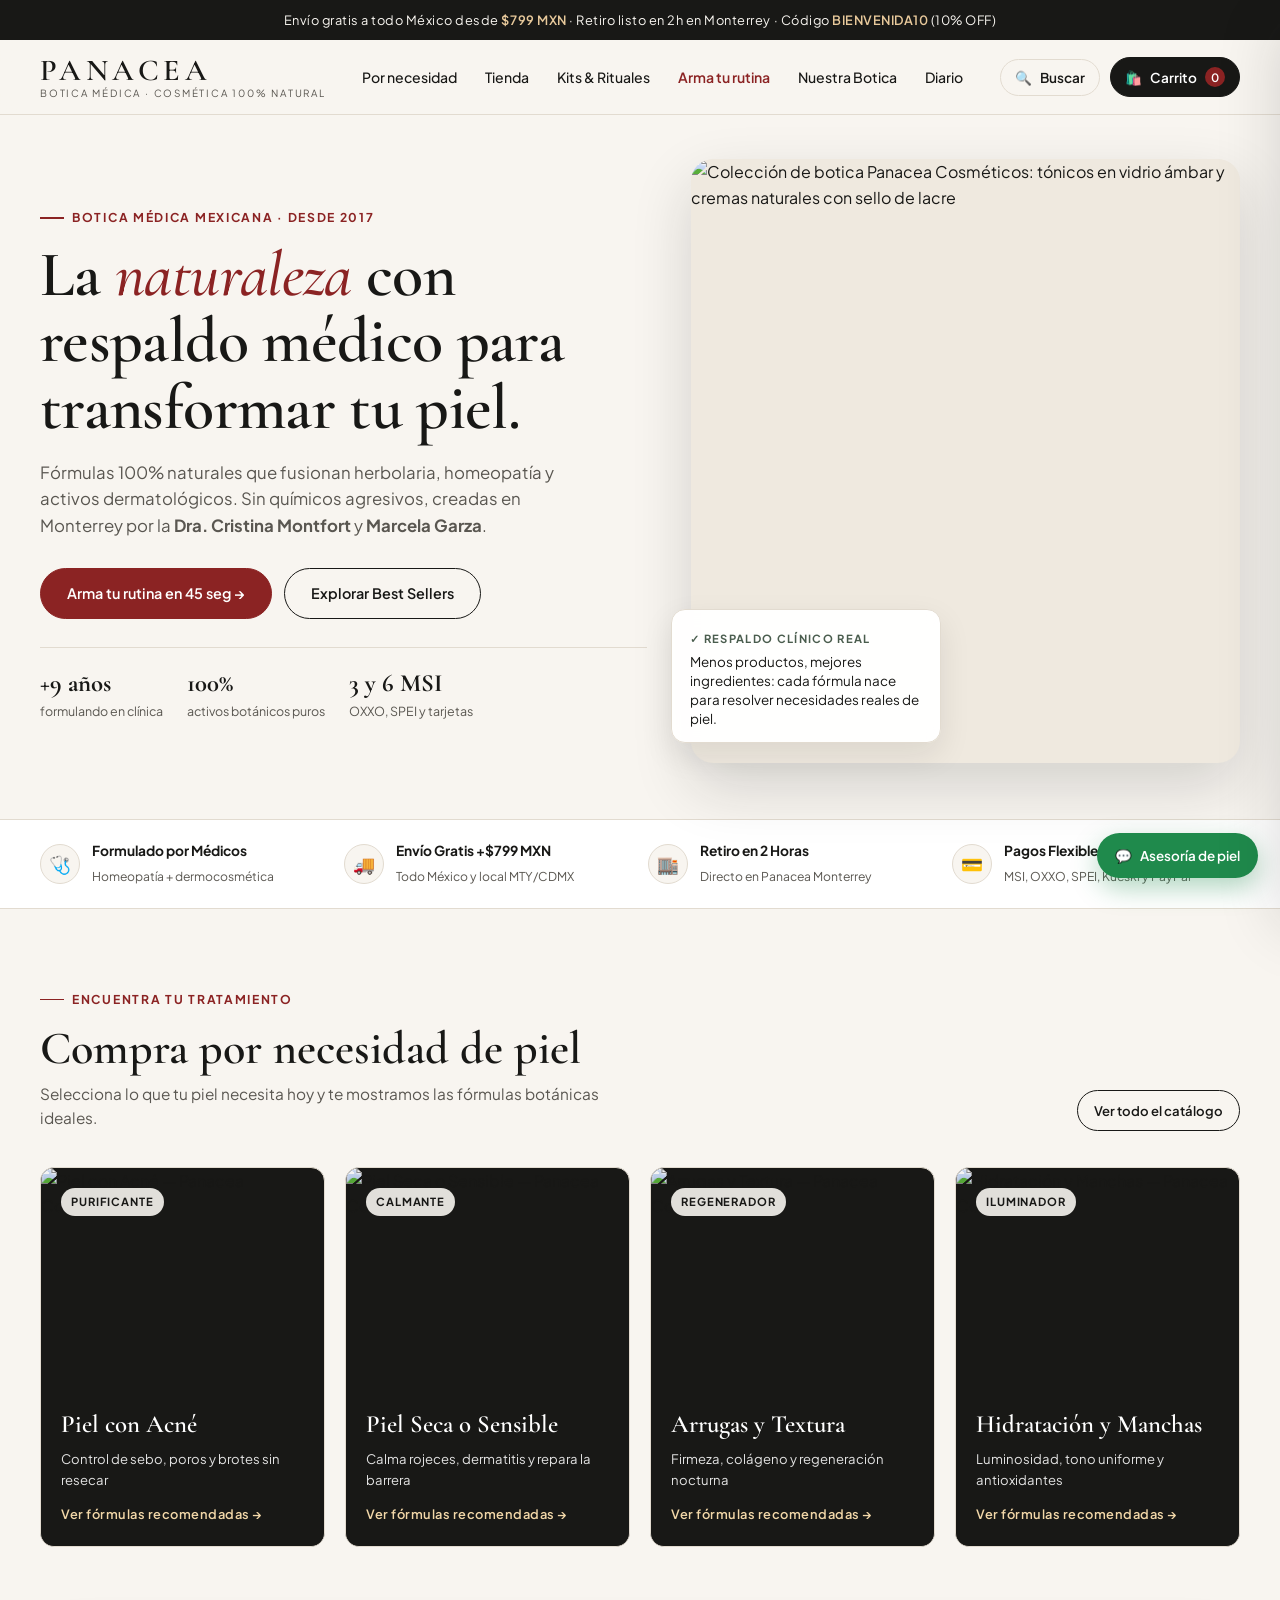
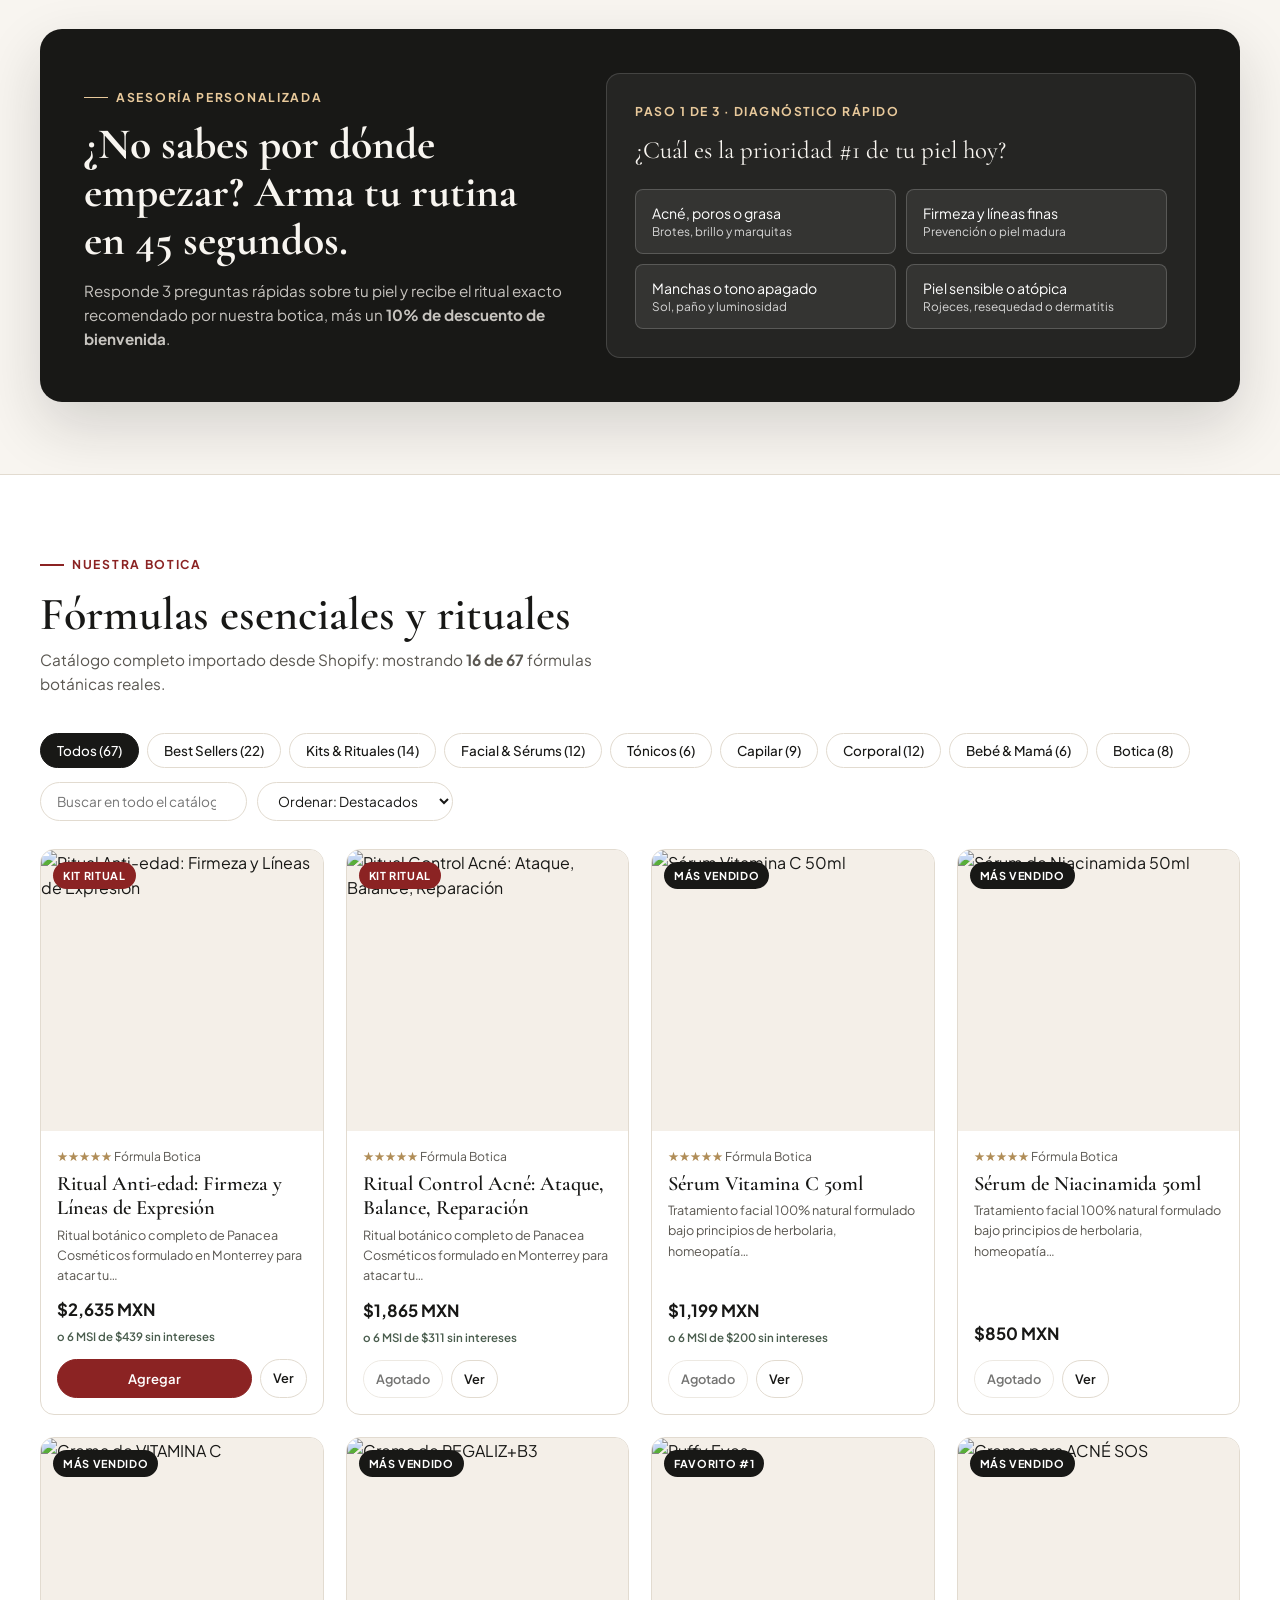
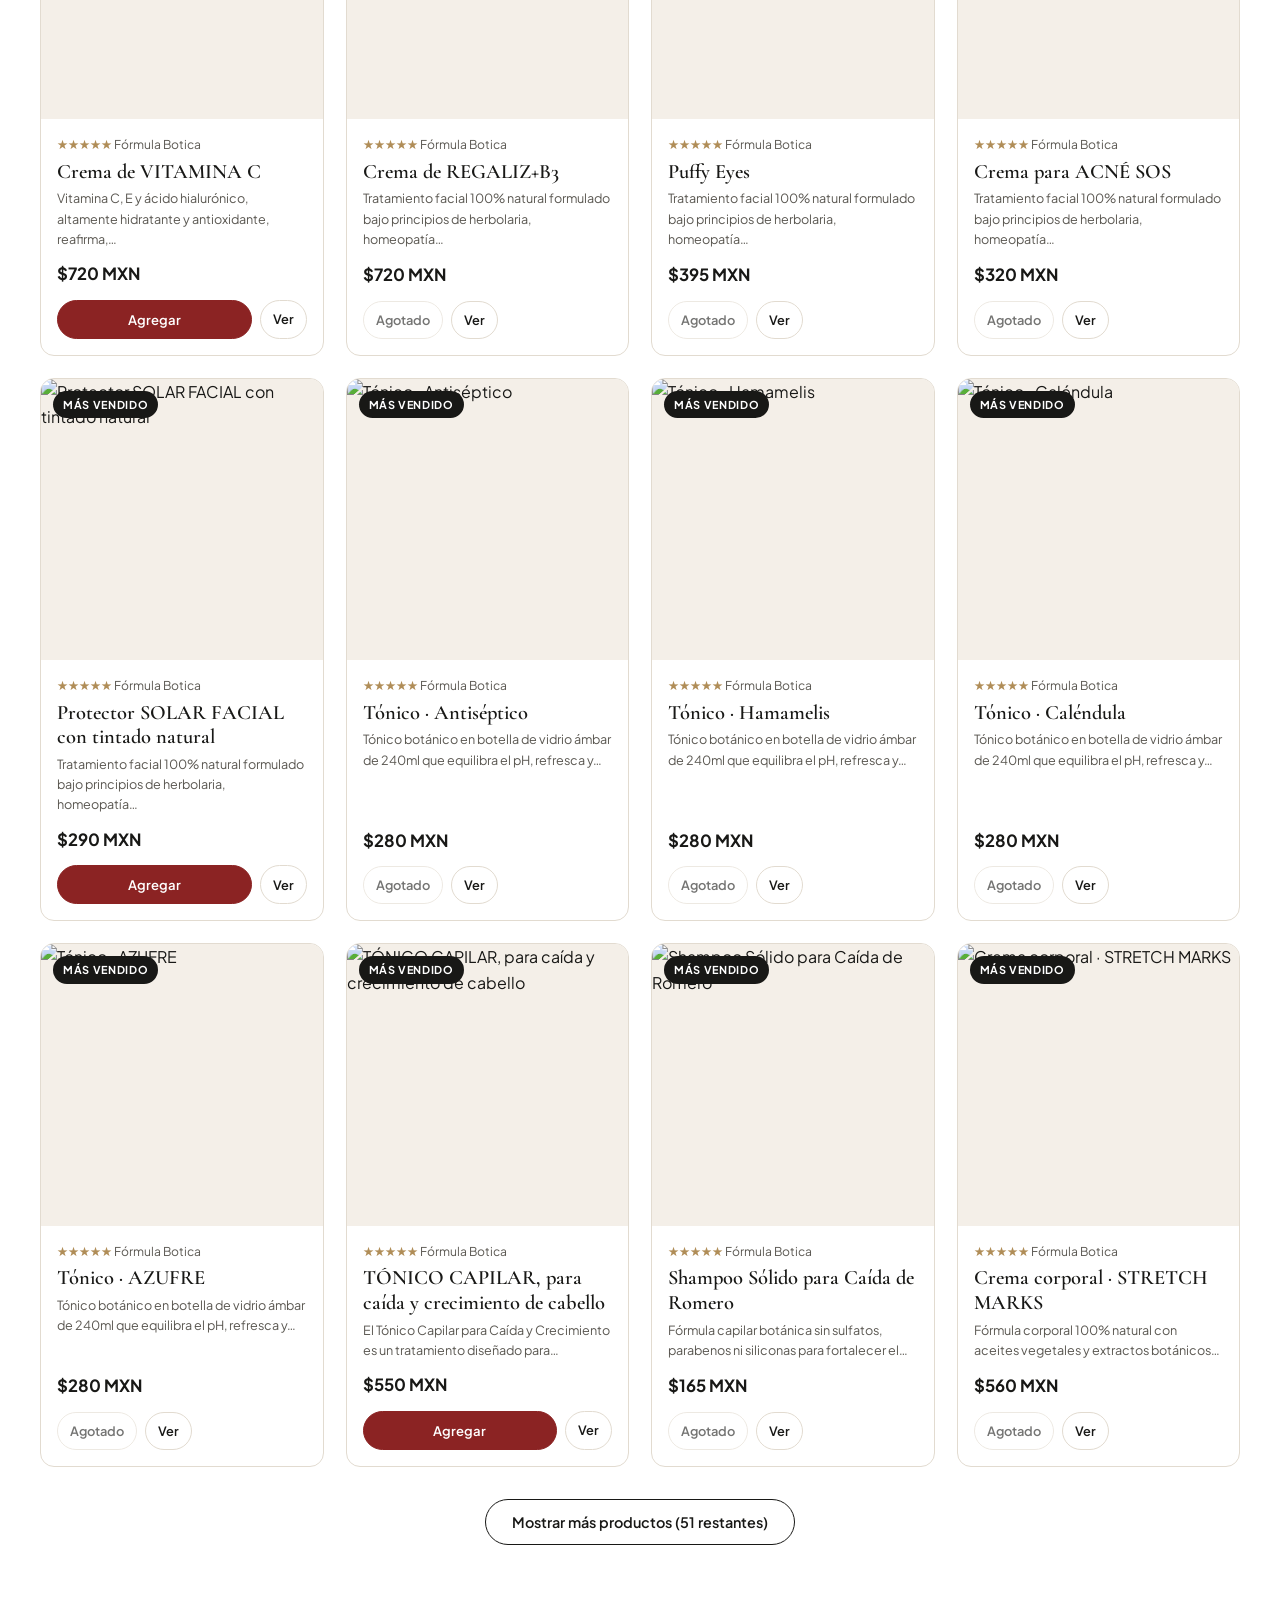
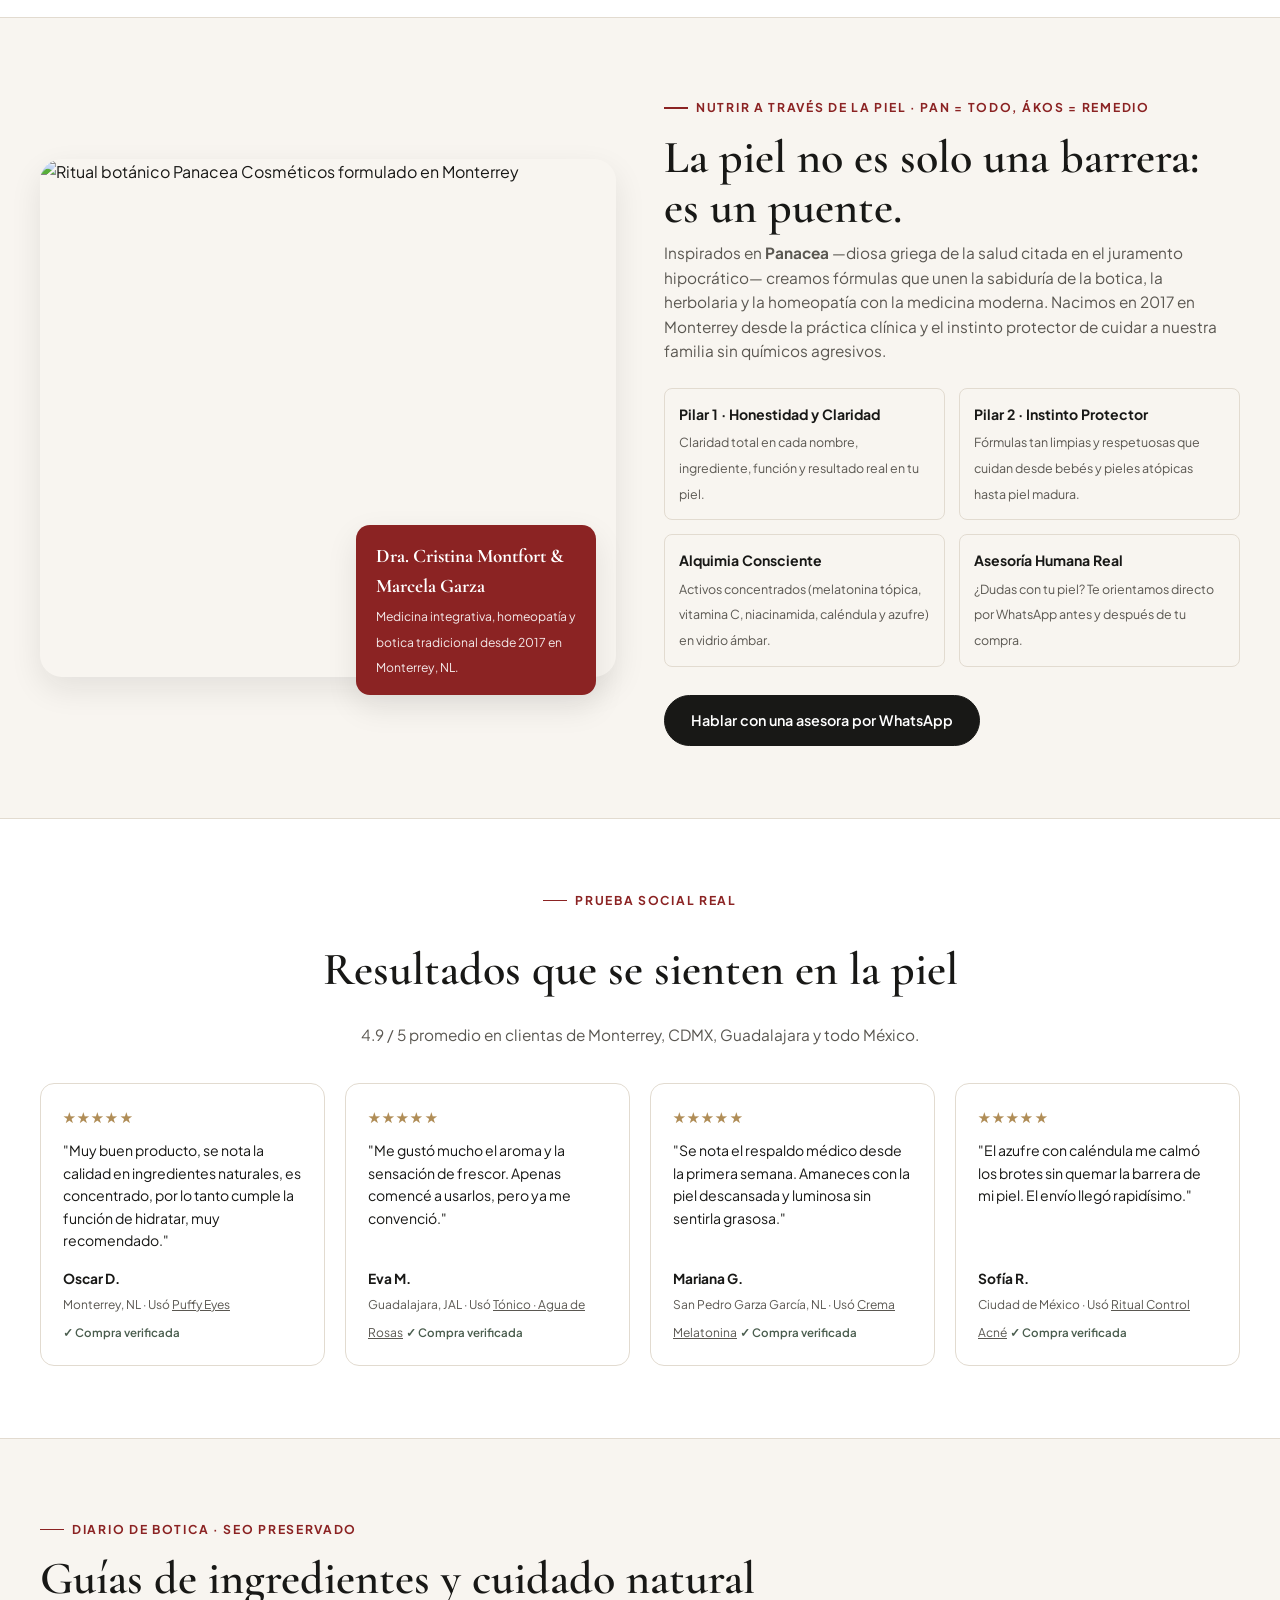
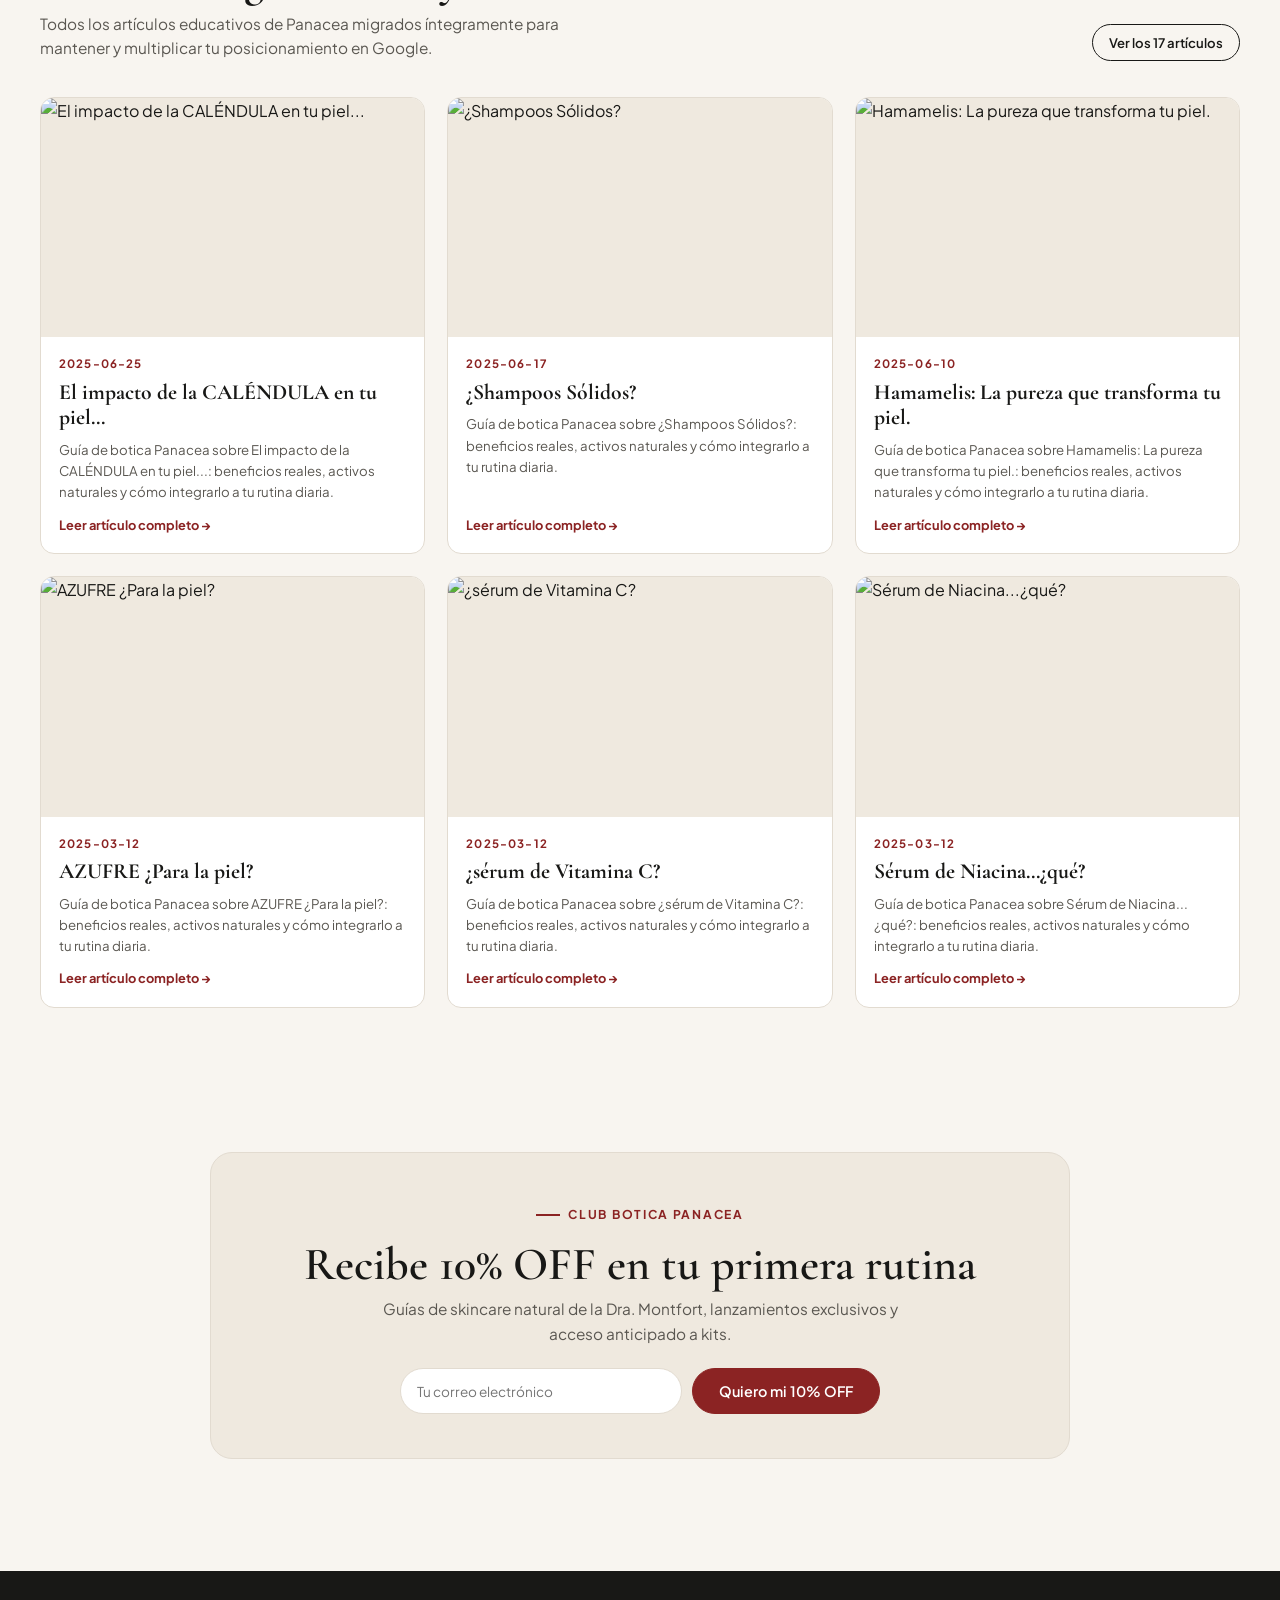
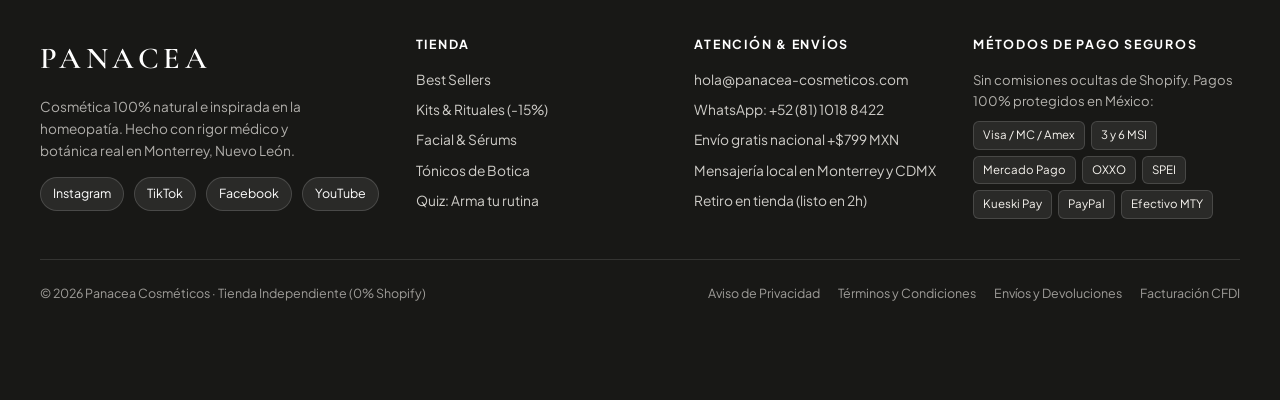
==== index.html @ 0cf98230 "Initial Panacea Cosmeticos independent storefront (67 real products, 17 articles, CF Pages ready)" ====
<!DOCTYPE html>
<html lang="es-MX">
<head>
  <meta charset="UTF-8" />
  <meta name="viewport" content="width=device-width, initial-scale=1.0" />
  <title>Panacea Cosméticos | Skincare Natural y Botica Médica en México</title>
  <meta name="description" content="Cosmética 100% natural formulada por médicos en Monterrey. Fórmulas botánicas y homeopáticas para acné, manchas, antiedad y piel sensible. Envío gratis a todo México desde $799 MXN." />
  <meta property="og:type" content="website" />
  <meta property="og:title" content="Panacea Cosméticos | Skincare Natural y Botica Médica" />
  <meta property="og:description" content="Skincare 100% natural respaldado por medicina integrativa y herbolaria. Arma tu rutina personalizada con envíos a todo México." />
  <meta property="og:image" content="https://panacea-cosmeticos.com/cdn/shop/files/WhatsApp_Image_2026-07-30_at_09.52.33_1.jpg?v=1785774788&width=1200" />
  <link rel="icon" type="image/png" href="https://panacea-cosmeticos.com/cdn/shop/files/PANACEA_Logotipo-08.png?crop=center&height=32&v=1706052224&width=32" />
  <link rel="canonical" href="https://panacea-cosmeticos.com/" />
  <link rel="preconnect" href="https://fonts.googleapis.com" />
  <link rel="preconnect" href="https://fonts.gstatic.com" crossorigin />
  <link href="https://fonts.googleapis.com/css2?family=Cormorant+Garamond:ital,wght@0,500;0,600;0,700;1,500&family=Plus+Jakarta+Sans:wght@400;500;600;700&display=swap" rel="stylesheet" />
  <link rel="stylesheet" href="styles.css" />
  <script type="application/ld+json">
  {
    "@context": "https://schema.org",
    "@type": "Store",
    "name": "Panacea Cosméticos",
    "description": "Skincare 100% natural formulado por médicos en Monterrey, México.",
    "url": "https://panacea-cosmeticos.com",
    "telephone": "+52-81-1018-8422",
    "email": "hola@panacea-cosmeticos.com",
    "address": {
      "@type": "PostalAddress",
      "addressLocality": "Monterrey",
      "addressRegion": "Nuevo León",
      "addressCountry": "MX"
    },
    "sameAs": [
      "https://www.instagram.com/panacea_mexico",
      "https://www.tiktok.com/@panacea_mexico"
    ]
  }
  </script>
</head>
<body>
  <!-- Barra superior limpia y actualizada -->
  <div class="announcement">
    Envío gratis a todo México desde <strong>$799 MXN</strong> · Retiro listo en 2h en Monterrey · Código <strong>BIENVENIDA10</strong> (10% OFF)
  </div>

  <!-- Header Sticky -->
  <header class="site-header">
    <div class="container header-inner">
      <button class="mobile-menu-btn" id="mobileMenuBtn" aria-label="Abrir menú">☰</button>
      <a href="#" class="brand">
        <span class="brand-wordmark">PANACEA</span>
        <span class="brand-sub">Botica Médica · Cosmética 100% Natural</span>
      </a>

      <nav class="main-nav" aria-label="Navegación principal">
        <a href="#necesidades">Por necesidad</a>
        <a href="#catalogo">Tienda</a>
        <a href="#catalogo" data-quick-cat="kits">Kits &amp; Rituales</a>
        <a href="#quiz" class="nav-highlight">Arma tu rutina</a>
        <a href="#historia">Nuestra Botica</a>
        <a href="#diario">Diario</a>
      </nav>

      <div class="header-actions">
        <button class="icon-btn" id="focusSearchBtn" title="Buscar productos">🔍 <span class="hide-sm">Buscar</span></button>
        <button class="icon-btn cart-btn" id="openCartBtn" aria-label="Abrir carrito">
          🛍️ <span>Carrito</span> <span class="cart-badge" id="cartCount">0</span>
        </button>
      </div>
    </div>
    <nav class="mobile-nav-drawer" id="mobileNav">
      <a href="#necesidades">Compra por necesidad de piel</a>
      <a href="#catalogo">Tienda completa</a>
      <a href="#catalogo" data-quick-cat="kits">Kits &amp; Rituales (Ahorra 15%)</a>
      <a href="#quiz">Quiz: Arma tu rutina en 45 seg</a>
      <a href="#historia">Respaldo Médico &amp; Historia</a>
    </nav>
  </header>

  <main>
    <!-- Hero Editorial (HTML real, 100% responsive y SEO) -->
    <section class="hero">
      <div class="container hero-grid">
        <div>
          <span class="eyebrow">Botica Médica Mexicana · Desde 2017</span>
          <h1>La <em>naturaleza</em> con respaldo médico para transformar tu piel.</h1>
          <p class="hero-lead">
            Fórmulas 100% naturales que fusionan herbolaria, homeopatía y activos dermatológicos. Sin químicos agresivos, creadas en Monterrey por la <strong>Dra. Cristina Montfort</strong> y <strong>Marcela Garza</strong>.
          </p>
          <div class="hero-ctas">
            <a href="#quiz" class="btn btn-primary">Arma tu rutina en 45 seg →</a>
            <a href="#catalogo" class="btn btn-outline">Explorar Best Sellers</a>
          </div>
          <div class="hero-stats">
            <div class="stat-item">
              <strong>+9 años</strong>
              <span>formulando en clínica</span>
            </div>
            <div class="stat-item">
              <strong>100%</strong>
              <span>activos botánicos puros</span>
            </div>
            <div class="stat-item">
              <strong>3 y 6 MSI</strong>
              <span>OXXO, SPEI y tarjetas</span>
            </div>
          </div>
        </div>

        <div class="hero-media">
          <div class="hero-photo-frame">
            <img
              src="https://panacea-cosmeticos.com/cdn/shop/files/WhatsApp_Image_2026-07-30_at_09.52.33_1.jpg?v=1785774788&width=1400"
              alt="Colección de botica Panacea Cosméticos: tónicos en vidrio ámbar y cremas naturales con sello de lacre"
            />
          </div>
          <div class="hero-floating-card">
            <span class="fc-tag">✓ Respaldo Clínico Real</span>
            <p>Menos productos, mejores ingredientes: cada fórmula nace para resolver necesidades reales de piel.</p>
          </div>
        </div>
      </div>
    </section>

    <!-- Trust Bar -->
    <section class="trust-bar" aria-label="Beneficios Panacea">
      <div class="container trust-grid">
        <div class="trust-item">
          <div class="trust-icon">🩺</div>
          <div>
            <strong>Formulado por Médicos</strong>
            <span>Homeopatía + dermocosmética</span>
          </div>
        </div>
        <div class="trust-item">
          <div class="trust-icon">🚚</div>
          <div>
            <strong>Envío Gratis +$799 MXN</strong>
            <span>Todo México y local MTY/CDMX</span>
          </div>
        </div>
        <div class="trust-item">
          <div class="trust-icon">🏬</div>
          <div>
            <strong>Retiro en 2 Horas</strong>
            <span>Directo en Panacea Monterrey</span>
          </div>
        </div>
        <div class="trust-item">
          <div class="trust-icon">💳</div>
          <div>
            <strong>Pagos Flexibles MX</strong>
            <span>MSI, OXXO, SPEI, Kueski y PayPal</span>
          </div>
        </div>
      </div>
    </section>

    <!-- Compra por Necesidad de Piel (con fotos correctas y filtro vivo) -->
    <section class="section" id="necesidades">
      <div class="container">
        <div class="section-header">
          <div>
            <span class="eyebrow">Encuentra tu tratamiento</span>
            <h2 class="section-title">Compra por necesidad de piel</h2>
            <p class="section-subtitle">Selecciona lo que tu piel necesita hoy y te mostramos las fórmulas botánicas ideales.</p>
          </div>
          <a href="#catalogo" class="btn btn-outline btn-sm" id="resetFiltersLink">Ver todo el catálogo</a>
        </div>

        <div class="concerns-grid" id="concernsGrid"></div>
      </div>
    </section>

    <!-- Quiz Interactivo: Arma tu Rutina -->
    <section class="section" id="quiz" style="padding-top: 10px;">
      <div class="container">
        <div class="quiz-box">
          <div>
            <span class="eyebrow">Asesoría Personalizada</span>
            <h2>¿No sabes por dónde empezar? Arma tu rutina en 45 segundos.</h2>
            <p>
              Responde 3 preguntas rápidas sobre tu piel y recibe el ritual exacto recomendado por nuestra botica, más un <strong>10% de descuento de bienvenida</strong>.
            </p>
          </div>
          <div class="quiz-panel" id="quizPanel"></div>
        </div>
      </div>
    </section>

    <!-- Catálogo Completo Interactivo -->
    <section class="section section-alt" id="catalogo">
      <div class="container">
        <div class="section-header">
          <div>
            <span class="eyebrow">Nuestra Botica</span>
            <h2 class="section-title">Fórmulas esenciales y rituales</h2>
            <p class="section-subtitle" id="catalogStatusText">Mostrando productos destacados y kits con 15% de ahorro.</p>
          </div>
        </div>

        <div class="catalog-toolbar">
          <div class="filter-pills" id="categoryPills">
            <button class="pill-btn active" data-cat="all">Todos</button>
            <button class="pill-btn" data-cat="best">Best Sellers</button>
            <button class="pill-btn" data-cat="kits">Kits &amp; Rituales</button>
            <button class="pill-btn" data-cat="facial">Facial &amp; Sérums</button>
            <button class="pill-btn" data-cat="tonicos">Tónicos</button>
            <button class="pill-btn" data-cat="capilar">Capilar</button>
            <button class="pill-btn" data-cat="corporal">Corporal</button>
            <button class="pill-btn" data-cat="bebe">Bebé &amp; Mamá</button>
            <button class="pill-btn" data-cat="higienicos">Botica</button>
          </div>

          <div class="catalog-search-sort">
            <input type="search" id="searchInput" class="input-clean" placeholder="Buscar en todo el catálogo..." />
            <select id="sortSelect" class="input-clean" aria-label="Ordenar productos">
              <option value="featured">Ordenar: Destacados</option>
              <option value="price-asc">Precio: Menor a mayor</option>
              <option value="price-desc">Precio: Mayor a menor</option>
              <option value="alpha">Nombre: A–Z</option>
            </select>
          </div>
        </div>

        <div class="products-grid" id="productsGrid"></div>
        <div id="loadMoreWrap" style="text-align:center;margin-top:32px;"></div>
      </div>
    </section>

    <!-- Historia y Autoridad Médica -->
    <section class="section" id="historia">
      <div class="container story-grid">
        <div class="story-media">
          <img
            src="https://panacea-cosmeticos.com/cdn/shop/files/img_0740.jpg?v=1713401799&width=1200"
            alt="Ritual botánico Panacea Cosméticos formulado en Monterrey"
          />
          <div class="story-seal">
            <strong>Dra. Cristina Montfort &amp; Marcela Garza</strong>
            <span>Medicina integrativa, homeopatía y botica tradicional desde 2017 en Monterrey, NL.</span>
          </div>
        </div>

        <div>
          <span class="eyebrow">Nutrir a través de la piel · Pan = Todo, Ákos = Remedio</span>
          <h2 class="section-title">La piel no es solo una barrera: es un puente.</h2>
          <p class="section-subtitle" style="margin-bottom: 18px;">
            Inspirados en <strong>Panacea</strong> —diosa griega de la salud citada en el juramento hipocrático— creamos fórmulas que unen la sabiduría de la botica, la herbolaria y la homeopatía con la medicina moderna. Nacimos en 2017 en Monterrey desde la práctica clínica y el instinto protector de cuidar a nuestra familia sin químicos agresivos.
          </p>

          <div class="story-pillars">
            <div class="pillar-box">
              <strong>Pilar 1 · Honestidad y Claridad</strong>
              <span>Claridad total en cada nombre, ingrediente, función y resultado real en tu piel.</span>
            </div>
            <div class="pillar-box">
              <strong>Pilar 2 · Instinto Protector</strong>
              <span>Fórmulas tan limpias y respetuosas que cuidan desde bebés y pieles atópicas hasta piel madura.</span>
            </div>
            <div class="pillar-box">
              <strong>Alquimia Consciente</strong>
              <span>Activos concentrados (melatonina tópica, vitamina C, niacinamida, caléndula y azufre) en vidrio ámbar.</span>
            </div>
            <div class="pillar-box">
              <strong>Asesoría Humana Real</strong>
              <span>¿Dudas con tu piel? Te orientamos directo por WhatsApp antes y después de tu compra.</span>
            </div>
          </div>

          <a
            href="https://wa.me/528110188422?text=Hola%20Panacea%2C%20quiero%20asesor%C3%ADa%20para%20elegir%20mi%20rutina%20de%20skincare"
            target="_blank"
            rel="noopener"
            class="btn btn-dark"
          >
            Hablar con una asesora por WhatsApp
          </a>
        </div>
      </div>
    </section>

    <!-- Reseñas Verificadas -->
    <section class="section section-alt">
      <div class="container">
        <div class="section-header centered">
          <span class="eyebrow">Prueba Social Real</span>
          <h2 class="section-title">Resultados que se sienten en la piel</h2>
          <p class="section-subtitle">4.9 / 5 promedio en clientas de Monterrey, CDMX, Guadalajara y todo México.</p>
        </div>

        <div class="reviews-grid" id="reviewsGrid"></div>
      </div>
    </section>

    <!-- Diario de Botica (17 artículos reales migrados desde Shopify) -->
    <section class="section" id="diario">
      <div class="container">
        <div class="section-header">
          <div>
            <span class="eyebrow">Diario de Botica · SEO Preservado</span>
            <h2 class="section-title">Guías de ingredientes y cuidado natural</h2>
            <p class="section-subtitle">Todos los artículos educativos de Panacea migrados íntegramente para mantener y multiplicar tu posicionamiento en Google.</p>
          </div>
          <button class="btn btn-outline btn-sm" id="toggleAllArticlesBtn">Ver todos los artículos</button>
        </div>
        <div class="blog-grid" id="blogGrid"></div>
      </div>
    </section>

    <!-- Newsletter / Cupón 10% -->
    <section class="section" id="contacto">
      <div class="container">
        <div class="newsletter-box">
          <span class="eyebrow">Club Botica Panacea</span>
          <h2 class="section-title">Recibe 10% OFF en tu primera rutina</h2>
          <p class="section-subtitle" style="margin: 8px auto 0;">
            Guías de skincare natural de la Dra. Montfort, lanzamientos exclusivos y acceso anticipado a kits.
          </p>
          <form class="newsletter-form" id="newsletterForm">
            <input type="email" required class="input-clean" placeholder="Tu correo electrónico" aria-label="Correo electrónico" />
            <button type="submit" class="btn btn-primary">Quiero mi 10% OFF</button>
          </form>
        </div>
      </div>
    </section>
  </main>

  <!-- Footer Limpio + Cumplimiento Legal MX -->
  <footer class="site-footer">
    <div class="container">
      <div class="footer-grid">
        <div class="footer-brand">
          <div class="brand-wordmark">PANACEA</div>
          <p>
            Cosmética 100% natural e inspirada en la homeopatía. Hecho con rigor médico y botánica real en Monterrey, Nuevo León.
          </p>
          <div class="social-row">
            <a class="social-pill" href="https://www.instagram.com/panacea_mexico" target="_blank" rel="noopener">Instagram</a>
            <a class="social-pill" href="https://www.tiktok.com/@panacea_mexico" target="_blank" rel="noopener">TikTok</a>
            <a class="social-pill" href="https://www.facebook.com" target="_blank" rel="noopener">Facebook</a>
            <a class="social-pill" href="https://www.youtube.com/channel/UCA_7wPSCKaCozaOhufMxqrg" target="_blank" rel="noopener">YouTube</a>
          </div>
        </div>

        <div class="footer-col">
          <h4>Tienda</h4>
          <ul>
            <li><a href="#catalogo" data-quick-cat="best">Best Sellers</a></li>
            <li><a href="#catalogo" data-quick-cat="kits">Kits &amp; Rituales (-15%)</a></li>
            <li><a href="#catalogo" data-quick-cat="facial">Facial &amp; Sérums</a></li>
            <li><a href="#catalogo" data-quick-cat="tonicos">Tónicos de Botica</a></li>
            <li><a href="#quiz">Quiz: Arma tu rutina</a></li>
          </ul>
        </div>

        <div class="footer-col">
          <h4>Atención &amp; Envíos</h4>
          <ul>
            <li><a href="mailto:hola@panacea-cosmeticos.com">hola@panacea-cosmeticos.com</a></li>
            <li><a href="https://wa.me/528110188422" target="_blank" rel="noopener">WhatsApp: +52 (81) 1018 8422</a></li>
            <li>Envío gratis nacional +$799 MXN</li>
            <li>Mensajería local en Monterrey y CDMX</li>
            <li>Retiro en tienda (listo en 2h)</li>
          </ul>
        </div>

        <div class="footer-col">
          <h4>Métodos de Pago Seguros</h4>
          <p style="font-size: 0.82rem; color: rgba(248,245,240,0.7);">
            Sin comisiones ocultas de Shopify. Pagos 100% protegidos en México:
          </p>
          <div class="payment-pills">
            <span class="pay-tag">Visa / MC / Amex</span>
            <span class="pay-tag">3 y 6 MSI</span>
            <span class="pay-tag">Mercado Pago</span>
            <span class="pay-tag">OXXO</span>
            <span class="pay-tag">SPEI</span>
            <span class="pay-tag">Kueski Pay</span>
            <span class="pay-tag">PayPal</span>
            <span class="pay-tag">Efectivo MTY</span>
          </div>
        </div>
      </div>

      <div class="footer-bottom">
        <span>© 2026 Panacea Cosméticos · Tienda Independiente (0% Shopify)</span>
        <div class="footer-legal">
          <a href="#aviso" onclick="event.preventDefault(); showToast('Aquí va el Aviso de Privacidad LFPDPPP');">Aviso de Privacidad</a>
          <a href="#terminos" onclick="event.preventDefault(); showToast('Aquí van los Términos y Condiciones PROFECO');">Términos y Condiciones</a>
          <a href="#devoluciones" onclick="event.preventDefault(); showToast('Política de devoluciones y envíos');">Envíos y Devoluciones</a>
          <a href="#facturacion" onclick="event.preventDefault(); showToast('Portal de facturación CFDI 4.0');">Facturación CFDI</a>
        </div>
      </div>
    </div>
  </footer>

  <!-- Botón Flotante WhatsApp (URL limpia https + mensaje precargado) -->
  <a
    class="whatsapp-float"
    href="https://wa.me/528110188422?text=Hola%20Panacea%2C%20vengo%20de%20su%20p%C3%A1gina%20web%20y%20quiero%20asesor%C3%ADa%20de%20skincare"
    target="_blank"
    rel="noopener"
    aria-label="Asesoría por WhatsApp"
  >
    💬 <span>Asesoría de piel</span>
  </a>

  <!-- Backdrop compartido -->
  <div class="backdrop" id="backdrop"></div>

  <!-- Carrito Inteligente Slide-Out -->
  <aside class="cart-drawer" id="cartDrawer" aria-label="Carrito de compras">
    <div class="drawer-header">
      <h3>Tu Ritual (<span id="drawerCount">0</span>)</h3>
      <button class="close-btn" id="closeCartBtn" aria-label="Cerrar carrito">✕</button>
    </div>
    <div class="shipping-meter" id="shippingMeter"></div>
    <div class="drawer-body" id="cartItemsContainer"></div>
    <div class="drawer-footer" id="cartFooter"></div>
  </aside>

  <!-- Modal Detalle de Producto (PDP) -->
  <div class="modal" id="pdpModal" role="dialog" aria-modal="true" aria-label="Detalle del producto"></div>

  <!-- Modal Checkout Independiente México -->
  <div class="modal" id="checkoutModal" role="dialog" aria-modal="true" aria-label="Finalizar pedido"></div>

  <!-- Notificación Toast -->
  <div class="toast" id="toast"></div>

  <script src="data.js"></script>
  <script src="app.js"></script>
</body>
</html>
---- styles.css ----
/* ==========================================================================
   PANACEA COSMÉTICOS — Sistema de Diseño Editorial "Botica Médica Mexicana"
   100% propio, móvil-first, sin dependencias de Shopify ni CSS bloat.
   ========================================================================== */

:root {
  --ivory: #F8F5F0;
  --ivory-deep: #EFE9DF;
  --white: #FFFFFF;
  --ink: #181816;
  --ink-muted: #5A5751;
  --wax-red: #8B2323;
  --wax-red-dark: #6E1A1A;
  --sage: #4A5D4E;
  --sage-soft: #E9EFEA;
  --border: #E2DBD0;
  --gold: #B08D57;
  --radius-sm: 8px;
  --radius-md: 14px;
  --radius-lg: 22px;
  --shadow-sm: 0 2px 10px rgba(24, 24, 22, 0.05);
  --shadow-md: 0 12px 32px rgba(24, 24, 22, 0.09);
  --shadow-lg: 0 24px 60px rgba(24, 24, 22, 0.16);
  --font-serif: 'Cormorant Garamond', Georgia, serif;
  --font-sans: 'Plus Jakarta Sans', -apple-system, BlinkMacSystemFont, sans-serif;
  --max-w: 1240px;
}

*, *::before, *::after {
  box-sizing: border-box;
  margin: 0;
  padding: 0;
}

html {
  scroll-behavior: smooth;
  overflow-x: hidden;
}

body {
  font-family: var(--font-sans);
  background-color: var(--ivory);
  color: var(--ink);
  line-height: 1.6;
  -webkit-font-smoothing: antialiased;
  overflow-x: hidden;
}

img {
  max-width: 100%;
  display: block;
}

button, input, select {
  font-family: inherit;
}

a {
  color: inherit;
  text-decoration: none;
}

.container {
  width: 100%;
  max-width: var(--max-w);
  margin: 0 auto;
  padding: 0 20px;
}

/* ---------- Announcement Bar ---------- */
.announcement {
  background: var(--ink);
  color: var(--ivory);
  font-size: 0.8rem;
  letter-spacing: 0.04em;
  text-align: center;
  padding: 10px 16px;
}

.announcement strong {
  color: #E8C99B;
  font-weight: 600;
}

/* ---------- Sticky Header ---------- */
.site-header {
  position: sticky;
  top: 0;
  z-index: 90;
  background: rgba(248, 245, 240, 0.94);
  backdrop-filter: blur(12px);
  border-bottom: 1px solid var(--border);
}

.header-inner {
  display: flex;
  align-items: center;
  justify-content: space-between;
  height: 74px;
  gap: 20px;
}

.brand {
  display: flex;
  flex-direction: column;
  line-height: 1;
}

.brand-wordmark {
  font-family: var(--font-serif);
  font-size: 1.9rem;
  font-weight: 600;
  letter-spacing: 0.14em;
  color: var(--ink);
}

.brand-sub {
  font-size: 0.62rem;
  letter-spacing: 0.18em;
  text-transform: uppercase;
  color: var(--ink-muted);
  margin-top: 3px;
}

.main-nav {
  display: flex;
  align-items: center;
  gap: 28px;
}

.main-nav a {
  font-size: 0.88rem;
  font-weight: 500;
  color: var(--ink);
  position: relative;
  padding: 4px 0;
  transition: color 0.2s;
}

.main-nav a:hover {
  color: var(--wax-red);
}

.main-nav a.nav-highlight {
  color: var(--wax-red);
  font-weight: 600;
}

.header-actions {
  display: flex;
  align-items: center;
  gap: 10px;
}

.icon-btn {
  display: inline-flex;
  align-items: center;
  justify-content: center;
  gap: 8px;
  background: transparent;
  border: 1px solid var(--border);
  color: var(--ink);
  border-radius: 999px;
  padding: 9px 14px;
  font-size: 0.85rem;
  font-weight: 600;
  cursor: pointer;
  transition: all 0.2s;
}

.icon-btn:hover {
  border-color: var(--ink);
  background: var(--white);
}

.cart-btn {
  background: var(--ink);
  color: var(--white);
  border-color: var(--ink);
}

.cart-btn:hover {
  background: var(--wax-red);
  border-color: var(--wax-red);
  color: var(--white);
}

.cart-badge {
  background: var(--wax-red);
  color: var(--white);
  font-size: 0.72rem;
  min-width: 20px;
  height: 20px;
  border-radius: 999px;
  display: inline-flex;
  align-items: center;
  justify-content: center;
  padding: 0 6px;
}

.cart-btn:hover .cart-badge {
  background: var(--white);
  color: var(--wax-red);
}

.mobile-menu-btn {
  display: none;
  background: none;
  border: 1px solid var(--border);
  border-radius: 10px;
  padding: 8px 11px;
  font-size: 1.15rem;
  cursor: pointer;
  color: var(--ink);
}

/* ---------- Buttons ---------- */
.btn {
  display: inline-flex;
  align-items: center;
  justify-content: center;
  gap: 8px;
  border-radius: 999px;
  padding: 13px 26px;
  font-size: 0.9rem;
  font-weight: 600;
  cursor: pointer;
  border: 1.5px solid transparent;
  transition: all 0.22s ease;
  text-align: center;
}

.btn-primary {
  background: var(--wax-red);
  color: var(--white);
  border-color: var(--wax-red);
}

.btn-primary:hover {
  background: var(--wax-red-dark);
  border-color: var(--wax-red-dark);
  transform: translateY(-1px);
  box-shadow: 0 8px 20px rgba(139, 35, 35, 0.25);
}

.btn-dark {
  background: var(--ink);
  color: var(--white);
  border-color: var(--ink);
}

.btn-dark:hover {
  background: var(--wax-red);
  border-color: var(--wax-red);
}

.btn-outline {
  background: transparent;
  color: var(--ink);
  border-color: var(--ink);
}

.btn-outline:hover {
  background: var(--ink);
  color: var(--white);
}

.btn-sm {
  padding: 9px 16px;
  font-size: 0.82rem;
}

.btn-block {
  width: 100%;
}

/* ---------- Hero Section ---------- */
.hero {
  padding: 44px 0 56px;
}

.hero-grid {
  display: grid;
  grid-template-columns: 1.05fr 0.95fr;
  gap: 44px;
  align-items: center;
}

.eyebrow {
  display: inline-flex;
  align-items: center;
  gap: 8px;
  font-size: 0.76rem;
  font-weight: 700;
  letter-spacing: 0.14em;
  text-transform: uppercase;
  color: var(--wax-red);
  margin-bottom: 14px;
}

.eyebrow::before {
  content: "";
  width: 24px;
  height: 1.5px;
  background: var(--wax-red);
}

.hero h1 {
  font-family: var(--font-serif);
  font-size: clamp(2.6rem, 5vw, 4.1rem);
  font-weight: 600;
  line-height: 1.04;
  letter-spacing: -0.01em;
  color: var(--ink);
  margin-bottom: 18px;
}

.hero h1 em {
  font-style: italic;
  color: var(--wax-red);
  font-weight: 500;
}

.hero-lead {
  font-size: 1.05rem;
  color: var(--ink-muted);
  max-width: 520px;
  margin-bottom: 28px;
}

.hero-ctas {
  display: flex;
  flex-wrap: wrap;
  gap: 12px;
  margin-bottom: 28px;
}

.hero-stats {
  display: flex;
  flex-wrap: wrap;
  gap: 24px;
  padding-top: 22px;
  border-top: 1px solid var(--border);
}

.stat-item strong {
  display: block;
  font-family: var(--font-serif);
  font-size: 1.55rem;
  line-height: 1.1;
  color: var(--ink);
}

.stat-item span {
  font-size: 0.78rem;
  color: var(--ink-muted);
}

.hero-media {
  position: relative;
}

.hero-photo-frame {
  border-radius: var(--radius-lg);
  overflow: hidden;
  box-shadow: var(--shadow-lg);
  aspect-ratio: 4 / 4.4;
  background: var(--ivory-deep);
}

.hero-photo-frame img {
  width: 100%;
  height: 100%;
  object-fit: cover;
}

.hero-floating-card {
  position: absolute;
  bottom: 20px;
  left: -20px;
  background: rgba(255, 255, 255, 0.96);
  backdrop-filter: blur(8px);
  border: 1px solid var(--border);
  border-radius: var(--radius-md);
  padding: 14px 18px;
  box-shadow: var(--shadow-md);
  max-width: 270px;
}

.hero-floating-card .fc-tag {
  font-size: 0.7rem;
  text-transform: uppercase;
  letter-spacing: 0.12em;
  color: var(--sage);
  font-weight: 700;
}

.hero-floating-card p {
  font-size: 0.84rem;
  color: var(--ink);
  margin-top: 4px;
  line-height: 1.4;
}

/* ---------- Trust Bar ---------- */
.trust-bar {
  background: var(--white);
  border-top: 1px solid var(--border);
  border-bottom: 1px solid var(--border);
  padding: 20px 0;
}

.trust-grid {
  display: grid;
  grid-template-columns: repeat(4, 1fr);
  gap: 16px;
}

.trust-item {
  display: flex;
  align-items: center;
  gap: 12px;
}

.trust-icon {
  width: 40px;
  height: 40px;
  border-radius: 50%;
  background: var(--ivory);
  border: 1px solid var(--border);
  display: flex;
  align-items: center;
  justify-content: center;
  font-size: 1.1rem;
  flex-shrink: 0;
}

.trust-item strong {
  display: block;
  font-size: 0.86rem;
  color: var(--ink);
}

.trust-item span {
  font-size: 0.76rem;
  color: var(--ink-muted);
}

/* ---------- Section Headings ---------- */
.section {
  padding: 72px 0;
}

.section-alt {
  background: var(--white);
  border-top: 1px solid var(--border);
  border-bottom: 1px solid var(--border);
}

.section-header {
  display: flex;
  align-items: flex-end;
  justify-content: space-between;
  gap: 20px;
  margin-bottom: 36px;
  flex-wrap: wrap;
}

.section-header.centered {
  flex-direction: column;
  align-items: center;
  text-align: center;
}

.section-title {
  font-family: var(--font-serif);
  font-size: clamp(2rem, 3.6vw, 2.9rem);
  font-weight: 600;
  line-height: 1.1;
  color: var(--ink);
}

.section-subtitle {
  color: var(--ink-muted);
  font-size: 0.96rem;
  max-width: 560px;
  margin-top: 8px;
}

/* ---------- Skin Concerns Grid ---------- */
.concerns-grid {
  display: grid;
  grid-template-columns: repeat(4, 1fr);
  gap: 20px;
}

.concern-card {
  position: relative;
  border-radius: var(--radius-md);
  overflow: hidden;
  aspect-ratio: 3 / 4;
  cursor: pointer;
  border: 1px solid var(--border);
  background: var(--ink);
  transition: transform 0.28s ease, box-shadow 0.28s ease;
}

.concern-card:hover {
  transform: translateY(-4px);
  box-shadow: var(--shadow-md);
}

.concern-card img {
  width: 100%;
  height: 100%;
  object-fit: cover;
  transition: transform 0.5s ease;
}

.concern-card:hover img {
  transform: scale(1.05);
}

.concern-overlay {
  position: absolute;
  inset: 0;
  background: linear-gradient(180deg, rgba(24,24,22,0.05) 35%, rgba(24,24,22,0.82) 100%);
  padding: 20px;
  display: flex;
  flex-direction: column;
  justify-content: space-between;
  color: var(--white);
}

.concern-pill {
  align-self: flex-start;
  background: rgba(248, 245, 240, 0.9);
  color: var(--ink);
  font-size: 0.7rem;
  font-weight: 700;
  letter-spacing: 0.08em;
  text-transform: uppercase;
  padding: 5px 10px;
  border-radius: 999px;
}

.concern-overlay h3 {
  font-family: var(--font-serif);
  font-size: 1.55rem;
  font-weight: 600;
  margin-bottom: 4px;
}

.concern-overlay p {
  font-size: 0.82rem;
  color: rgba(255,255,255,0.88);
  margin-bottom: 10px;
}

.concern-link {
  font-size: 0.8rem;
  font-weight: 600;
  letter-spacing: 0.04em;
  color: #F2D7A8;
}

/* ---------- Interactive Routine Quiz ---------- */
.quiz-box {
  background: var(--ink);
  color: var(--ivory);
  border-radius: var(--radius-lg);
  padding: 44px;
  display: grid;
  grid-template-columns: 0.9fr 1.1fr;
  gap: 40px;
  align-items: center;
  box-shadow: var(--shadow-lg);
}

.quiz-box .eyebrow {
  color: #E8C99B;
}

.quiz-box .eyebrow::before {
  background: #E8C99B;
}

.quiz-box h2 {
  font-family: var(--font-serif);
  font-size: clamp(2rem, 3.4vw, 2.8rem);
  line-height: 1.1;
  margin-bottom: 14px;
}

.quiz-box p {
  color: rgba(248, 245, 240, 0.78);
  font-size: 0.95rem;
}

.quiz-panel {
  background: rgba(255, 255, 255, 0.06);
  border: 1px solid rgba(255, 255, 255, 0.14);
  border-radius: var(--radius-md);
  padding: 28px;
}

.quiz-step-label {
  font-size: 0.76rem;
  text-transform: uppercase;
  letter-spacing: 0.12em;
  color: #E8C99B;
  margin-bottom: 10px;
  font-weight: 700;
}

.quiz-question {
  font-family: var(--font-serif);
  font-size: 1.55rem;
  margin-bottom: 18px;
}

.quiz-options {
  display: grid;
  grid-template-columns: repeat(2, 1fr);
  gap: 10px;
}

.quiz-opt {
  background: rgba(255, 255, 255, 0.07);
  border: 1px solid rgba(255, 255, 255, 0.18);
  color: var(--white);
  border-radius: var(--radius-sm);
  padding: 14px 16px;
  text-align: left;
  cursor: pointer;
  transition: all 0.2s;
  font-size: 0.88rem;
}

.quiz-opt:hover, .quiz-opt.selected {
  background: var(--wax-red);
  border-color: var(--wax-red);
}

.quiz-opt small {
  display: block;
  font-size: 0.74rem;
  opacity: 0.8;
  margin-top: 2px;
}

.quiz-result-card {
  display: flex;
  gap: 18px;
  align-items: center;
  background: var(--ivory);
  color: var(--ink);
  border-radius: var(--radius-md);
  padding: 18px;
  margin-top: 14px;
}

.quiz-result-card img {
  width: 96px;
  height: 96px;
  object-fit: cover;
  border-radius: var(--radius-sm);
  flex-shrink: 0;
}

.quiz-result-card h4 {
  font-family: var(--font-serif);
  font-size: 1.35rem;
  line-height: 1.15;
}

.quiz-result-card p {
  color: var(--ink-muted);
  font-size: 0.82rem;
  margin: 6px 0 10px;
}

.quiz-coupon {
  display: inline-block;
  background: var(--sage-soft);
  color: var(--sage);
  font-size: 0.76rem;
  font-weight: 700;
  padding: 4px 10px;
  border-radius: 6px;
  margin-bottom: 10px;
}

/* ---------- Catalog Controls & Product Grid ---------- */
.catalog-toolbar {
  display: flex;
  flex-wrap: wrap;
  align-items: center;
  justify-content: space-between;
  gap: 14px;
  margin-bottom: 28px;
}

.filter-pills {
  display: flex;
  flex-wrap: wrap;
  gap: 8px;
}

.pill-btn {
  background: var(--white);
  border: 1px solid var(--border);
  color: var(--ink);
  padding: 8px 16px;
  border-radius: 999px;
  font-size: 0.84rem;
  font-weight: 500;
  cursor: pointer;
  transition: all 0.2s;
}

.pill-btn:hover {
  border-color: var(--ink);
}

.pill-btn.active {
  background: var(--ink);
  color: var(--white);
  border-color: var(--ink);
}

.catalog-search-sort {
  display: flex;
  gap: 10px;
  flex-wrap: wrap;
}

.input-clean {
  background: var(--white);
  border: 1px solid var(--border);
  border-radius: 999px;
  padding: 9px 16px;
  font-size: 0.85rem;
  color: var(--ink);
  outline: none;
}

.input-clean:focus {
  border-color: var(--ink);
}

.products-grid {
  display: grid;
  grid-template-columns: repeat(4, 1fr);
  gap: 22px;
}

.product-card {
  background: var(--white);
  border: 1px solid var(--border);
  border-radius: var(--radius-md);
  overflow: hidden;
  display: flex;
  flex-direction: column;
  transition: transform 0.24s ease, box-shadow 0.24s ease;
}

.product-card:hover {
  transform: translateY(-3px);
  box-shadow: var(--shadow-md);
}

.product-img-wrap {
  position: relative;
  aspect-ratio: 1 / 1;
  background: #F4EFE8;
  overflow: hidden;
  cursor: pointer;
}

.product-img-wrap img {
  width: 100%;
  height: 100%;
  object-fit: cover;
  transition: transform 0.45s ease;
}

.product-card:hover .product-img-wrap img {
  transform: scale(1.04);
}

.product-badge {
  position: absolute;
  top: 12px;
  left: 12px;
  background: var(--ink);
  color: var(--white);
  font-size: 0.68rem;
  font-weight: 700;
  letter-spacing: 0.06em;
  text-transform: uppercase;
  padding: 5px 10px;
  border-radius: 999px;
}

.product-badge.badge-red {
  background: var(--wax-red);
}

.product-badge.badge-sage {
  background: var(--sage);
}

.product-body {
  padding: 16px;
  display: flex;
  flex-direction: column;
  flex: 1;
}

.product-rating {
  font-size: 0.76rem;
  color: var(--gold);
  margin-bottom: 5px;
  font-weight: 600;
}

.product-rating span {
  color: var(--ink-muted);
  font-weight: 400;
}

.product-title {
  font-family: var(--font-serif);
  font-size: 1.28rem;
  font-weight: 600;
  line-height: 1.2;
  color: var(--ink);
  cursor: pointer;
  margin-bottom: 4px;
}

.product-title:hover {
  color: var(--wax-red);
}

.product-sub {
  font-size: 0.79rem;
  color: var(--ink-muted);
  margin-bottom: 12px;
  flex: 1;
}

.product-price-row {
  display: flex;
  align-items: baseline;
  gap: 8px;
  margin-bottom: 12px;
}

.price-current {
  font-size: 1.05rem;
  font-weight: 700;
  color: var(--ink);
}

.price-compare {
  font-size: 0.82rem;
  color: var(--ink-muted);
  text-decoration: line-through;
}

.msi-note {
  font-size: 0.72rem;
  color: var(--sage);
  font-weight: 600;
  margin-top: -8px;
  margin-bottom: 12px;
}

.product-card-actions {
  display: flex;
  gap: 8px;
}

.product-card-actions .btn-primary {
  flex: 1;
  padding: 10px 12px;
  font-size: 0.82rem;
}

.product-card-actions .btn-outline {
  padding: 10px 12px;
  font-size: 0.8rem;
  border-color: var(--border);
}

/* ---------- Authority / Founders Story ---------- */
.story-grid {
  display: grid;
  grid-template-columns: 1fr 1fr;
  gap: 48px;
  align-items: center;
}

.story-media {
  position: relative;
}

.story-media img {
  border-radius: var(--radius-lg);
  box-shadow: var(--shadow-md);
  width: 100%;
  aspect-ratio: 4 / 3.6;
  object-fit: cover;
}

.story-seal {
  position: absolute;
  bottom: -18px;
  right: 20px;
  background: var(--wax-red);
  color: var(--white);
  padding: 16px 20px;
  border-radius: var(--radius-md);
  box-shadow: var(--shadow-md);
  max-width: 240px;
}

.story-seal strong {
  font-family: var(--font-serif);
  font-size: 1.2rem;
  display: block;
}

.story-seal span {
  font-size: 0.76rem;
  opacity: 0.9;
}

.story-pillars {
  display: grid;
  grid-template-columns: 1fr 1fr;
  gap: 14px;
  margin: 24px 0 28px;
}

.pillar-box {
  background: var(--ivory);
  border: 1px solid var(--border);
  border-radius: var(--radius-sm);
  padding: 14px;
}

.pillar-box strong {
  display: block;
  font-size: 0.88rem;
  color: var(--ink);
  margin-bottom: 3px;
}

.pillar-box span {
  font-size: 0.78rem;
  color: var(--ink-muted);
}

/* ---------- Testimonials ---------- */
.reviews-grid {
  display: grid;
  grid-template-columns: repeat(4, 1fr);
  gap: 20px;
}

.review-card {
  background: var(--white);
  border: 1px solid var(--border);
  border-radius: var(--radius-md);
  padding: 22px;
  display: flex;
  flex-direction: column;
  justify-content: space-between;
}

.review-stars {
  color: var(--gold);
  letter-spacing: 0.08em;
  font-size: 0.9rem;
  margin-bottom: 10px;
}

.review-quote {
  font-size: 0.88rem;
  color: var(--ink);
  margin-bottom: 16px;
}

.review-meta strong {
  display: block;
  font-size: 0.86rem;
}

.review-meta span {
  font-size: 0.75rem;
  color: var(--ink-muted);
}

.review-verified {
  display: inline-block;
  margin-top: 8px;
  font-size: 0.72rem;
  color: var(--sage);
  font-weight: 600;
}

/* ---------- Newsletter Banner ---------- */
.newsletter-box {
  background: var(--ivory-deep);
  border: 1px solid var(--border);
  border-radius: var(--radius-lg);
  padding: 44px 36px;
  text-align: center;
  max-width: 860px;
  margin: 0 auto;
}

.newsletter-form {
  display: flex;
  gap: 10px;
  max-width: 480px;
  margin: 22px auto 0;
}

.newsletter-form input {
  flex: 1;
}

/* ---------- Footer ---------- */
.site-footer {
  background: var(--ink);
  color: rgba(248, 245, 240, 0.82);
  padding: 64px 0 96px;
  margin-top: 40px;
}

.footer-grid {
  display: grid;
  grid-template-columns: 1.4fr 1fr 1fr 1.1fr;
  gap: 36px;
  padding-bottom: 40px;
  border-bottom: 1px solid rgba(255, 255, 255, 0.12);
}

.footer-brand .brand-wordmark {
  color: var(--white);
}

.footer-brand p {
  font-size: 0.85rem;
  margin-top: 12px;
  color: rgba(248, 245, 240, 0.68);
  max-width: 300px;
}

.footer-col h4 {
  color: var(--white);
  font-size: 0.78rem;
  text-transform: uppercase;
  letter-spacing: 0.14em;
  margin-bottom: 14px;
}

.footer-col ul {
  list-style: none;
  display: flex;
  flex-direction: column;
  gap: 8px;
  font-size: 0.86rem;
}

.footer-col a:hover {
  color: #E8C99B;
}

.social-row {
  display: flex;
  gap: 10px;
  margin-top: 16px;
}

.social-pill {
  background: rgba(255, 255, 255, 0.08);
  border: 1px solid rgba(255, 255, 255, 0.15);
  border-radius: 999px;
  padding: 6px 12px;
  font-size: 0.78rem;
  color: var(--white);
  transition: all 0.2s;
}

.social-pill:hover {
  background: var(--wax-red);
  border-color: var(--wax-red);
}

.payment-pills {
  display: flex;
  flex-wrap: wrap;
  gap: 6px;
  margin-top: 10px;
}

.pay-tag {
  background: rgba(255, 255, 255, 0.08);
  border: 1px solid rgba(255, 255, 255, 0.14);
  font-size: 0.72rem;
  padding: 4px 9px;
  border-radius: 6px;
  color: var(--ivory);
}

.footer-bottom {
  display: flex;
  flex-wrap: wrap;
  justify-content: space-between;
  align-items: center;
  gap: 12px;
  padding-top: 24px;
  font-size: 0.78rem;
  color: rgba(248, 245, 240, 0.6);
}

.footer-legal {
  display: flex;
  flex-wrap: wrap;
  gap: 18px;
}

/* ---------- Floating WhatsApp (Never overlaps footer icons) ---------- */
.whatsapp-float {
  position: fixed;
  bottom: 22px;
  right: 22px;
  z-index: 80;
  background: #1F8A4C;
  color: var(--white);
  border-radius: 999px;
  padding: 12px 18px;
  display: inline-flex;
  align-items: center;
  gap: 8px;
  font-size: 0.84rem;
  font-weight: 600;
  box-shadow: 0 10px 26px rgba(31, 138, 76, 0.35);
  transition: transform 0.2s;
}

.whatsapp-float:hover {
  transform: translateY(-2px);
}

/* ---------- Cart Drawer & Modals ---------- */
.backdrop {
  position: fixed;
  inset: 0;
  background: rgba(24, 24, 22, 0.56);
  backdrop-filter: blur(3px);
  z-index: 120;
  opacity: 0;
  pointer-events: none;
  transition: opacity 0.25s;
}

.backdrop.open {
  opacity: 1;
  pointer-events: auto;
}

.cart-drawer {
  position: fixed;
  top: 0;
  right: 0;
  height: 100vh;
  width: min(440px, 100vw);
  background: var(--white);
  z-index: 130;
  transform: translateX(100%);
  transition: transform 0.3s ease;
  display: flex;
  flex-direction: column;
  box-shadow: var(--shadow-lg);
}

.cart-drawer.open {
  transform: translateX(0);
}

.drawer-header {
  display: flex;
  align-items: center;
  justify-content: space-between;
  padding: 20px 22px;
  border-bottom: 1px solid var(--border);
}

.drawer-header h3 {
  font-family: var(--font-serif);
  font-size: 1.55rem;
}

.close-btn {
  background: var(--ivory);
  border: 1px solid var(--border);
  width: 34px;
  height: 34px;
  border-radius: 50%;
  font-size: 1.1rem;
  cursor: pointer;
}

.shipping-meter {
  background: var(--ivory);
  padding: 14px 22px;
  border-bottom: 1px solid var(--border);
  font-size: 0.82rem;
}

.meter-bar {
  height: 7px;
  background: var(--border);
  border-radius: 999px;
  margin-top: 8px;
  overflow: hidden;
}

.meter-fill {
  height: 100%;
  background: var(--wax-red);
  transition: width 0.3s ease, background 0.3s ease;
}

.meter-fill.unlocked {
  background: var(--sage);
}

.drawer-body {
  flex: 1;
  overflow-y: auto;
  padding: 18px 22px;
}

.cart-item {
  display: flex;
  gap: 12px;
  padding: 12px 0;
  border-bottom: 1px solid var(--border);
}

.cart-item img {
  width: 68px;
  height: 68px;
  border-radius: var(--radius-sm);
  object-fit: cover;
  background: var(--ivory);
}

.cart-item-info {
  flex: 1;
}

.cart-item-info h4 {
  font-size: 0.9rem;
  line-height: 1.25;
}

.cart-item-meta {
  font-size: 0.74rem;
  color: var(--sage);
  margin-top: 2px;
}

.qty-row {
  display: flex;
  align-items: center;
  justify-content: space-between;
  margin-top: 8px;
}

.qty-ctrl {
  display: inline-flex;
  align-items: center;
  border: 1px solid var(--border);
  border-radius: 999px;
}

.qty-ctrl button {
  background: none;
  border: none;
  width: 28px;
  height: 26px;
  cursor: pointer;
  font-weight: 700;
}

.qty-ctrl span {
  font-size: 0.82rem;
  min-width: 22px;
  text-align: center;
}

.upsell-box {
  background: var(--ivory);
  border: 1px dashed var(--gold);
  border-radius: var(--radius-sm);
  padding: 12px;
  margin-top: 16px;
  display: flex;
  align-items: center;
  gap: 10px;
}

.upsell-box img {
  width: 50px;
  height: 50px;
  border-radius: 6px;
  object-fit: cover;
}

.drawer-footer {
  padding: 18px 22px;
  border-top: 1px solid var(--border);
  background: var(--ivory);
}

.coupon-row {
  display: flex;
  gap: 8px;
  margin-bottom: 12px;
}

.coupon-row input {
  flex: 1;
  padding: 8px 12px;
  border-radius: 8px;
  border: 1px solid var(--border);
  font-size: 0.82rem;
}

.totals-line {
  display: flex;
  justify-content: space-between;
  font-size: 0.86rem;
  margin-bottom: 5px;
}

.totals-line.grand {
  font-size: 1.08rem;
  font-weight: 700;
  margin-top: 8px;
  padding-top: 8px;
  border-top: 1px solid var(--border);
}

/* ---------- Product Detail Modal ---------- */
.modal {
  position: fixed;
  top: 50%;
  left: 50%;
  transform: translate(-50%, -48%) scale(0.96);
  width: min(920px, 94vw);
  max-height: 90vh;
  overflow-y: auto;
  background: var(--white);
  border-radius: var(--radius-lg);
  z-index: 140;
  box-shadow: var(--shadow-lg);
  opacity: 0;
  pointer-events: none;
  transition: all 0.25s ease;
}

.modal.open {
  opacity: 1;
  pointer-events: auto;
  transform: translate(-50%, -50%) scale(1);
}

.pdp-grid {
  display: grid;
  grid-template-columns: 0.95fr 1.05fr;
  gap: 28px;
  padding: 28px;
}

.pdp-img {
  border-radius: var(--radius-md);
  width: 100%;
  aspect-ratio: 1 / 1;
  object-fit: cover;
  background: var(--ivory);
}

.pdp-thumbs {
  display: flex;
  gap: 8px;
  margin-top: 10px;
  overflow-x: auto;
  padding-bottom: 4px;
}

.pdp-thumb {
  width: 60px;
  height: 60px;
  border-radius: 8px;
  object-fit: cover;
  cursor: pointer;
  border: 2px solid transparent;
  background: var(--ivory);
  flex-shrink: 0;
}

.pdp-thumb.active {
  border-color: var(--wax-red);
}

.variant-pills {
  display: flex;
  flex-wrap: wrap;
  gap: 8px;
  margin: 12px 0;
}

.variant-btn {
  border: 1.5px solid var(--border);
  background: var(--white);
  color: var(--ink);
  border-radius: 8px;
  padding: 7px 12px;
  font-size: 0.8rem;
  font-weight: 600;
  cursor: pointer;
}

.variant-btn.active {
  border-color: var(--wax-red);
  background: #FCF6F6;
  color: var(--wax-red);
}

.blog-grid {
  display: grid;
  grid-template-columns: repeat(3, 1fr);
  gap: 22px;
}

.blog-card {
  background: var(--white);
  border: 1px solid var(--border);
  border-radius: var(--radius-md);
  overflow: hidden;
  display: flex;
  flex-direction: column;
  cursor: pointer;
  transition: transform 0.24s ease, box-shadow 0.24s ease;
}

.blog-card:hover {
  transform: translateY(-3px);
  box-shadow: var(--shadow-md);
}

.blog-card img {
  width: 100%;
  aspect-ratio: 16 / 10;
  object-fit: cover;
  background: var(--ivory-deep);
}

.blog-card-body {
  padding: 18px;
  display: flex;
  flex-direction: column;
  flex: 1;
}

.blog-date {
  font-size: 0.72rem;
  text-transform: uppercase;
  letter-spacing: 0.1em;
  color: var(--wax-red);
  font-weight: 700;
  margin-bottom: 6px;
}

.blog-card h3 {
  font-family: var(--font-serif);
  font-size: 1.35rem;
  line-height: 1.18;
  margin-bottom: 8px;
}

.blog-card p {
  font-size: 0.83rem;
  color: var(--ink-muted);
  flex: 1;
  margin-bottom: 12px;
}

.article-reader {
  padding: 28px;
}

.article-reader img {
  width: 100%;
  max-height: 360px;
  object-fit: cover;
  border-radius: var(--radius-md);
  margin: 14px 0 20px;
}

.article-content {
  font-size: 0.94rem;
  color: var(--ink);
  white-space: pre-line;
  line-height: 1.75;
}

@media (max-width: 900px) {
  .blog-grid {
    grid-template-columns: 1fr;
  }
}

.sub-options {
  display: grid;
  gap: 8px;
  margin: 16px 0;
}

.sub-opt {
  border: 1.5px solid var(--border);
  border-radius: var(--radius-sm);
  padding: 11px 14px;
  display: flex;
  justify-content: space-between;
  align-items: center;
  cursor: pointer;
  font-size: 0.85rem;
}

.sub-opt.active {
  border-color: var(--wax-red);
  background: #FCF6F6;
}

.pdp-accordion details {
  border-top: 1px solid var(--border);
  padding: 10px 0;
}

.pdp-accordion summary {
  font-weight: 600;
  font-size: 0.88rem;
  cursor: pointer;
}

.pdp-accordion p, .pdp-accordion ul {
  font-size: 0.84rem;
  color: var(--ink-muted);
  margin-top: 8px;
  padding-left: 16px;
}

.checkout-box {
  padding: 28px;
}

.checkout-grid {
  display: grid;
  grid-template-columns: 1fr 1fr;
  gap: 14px;
  margin: 16px 0;
}

.field-group {
  display: flex;
  flex-direction: column;
  gap: 5px;
}

.field-group label {
  font-size: 0.78rem;
  font-weight: 600;
  color: var(--ink-muted);
}

.field-group input, .field-group select {
  padding: 10px 12px;
  border: 1px solid var(--border);
  border-radius: 8px;
  font-size: 0.88rem;
}

.toast {
  position: fixed;
  bottom: 24px;
  left: 50%;
  transform: translateX(-50%) translateY(20px);
  background: var(--ink);
  color: var(--white);
  padding: 11px 20px;
  border-radius: 999px;
  font-size: 0.84rem;
  z-index: 200;
  opacity: 0;
  pointer-events: none;
  transition: all 0.25s;
}

.toast.show {
  opacity: 1;
  transform: translateX(-50%) translateY(0);
}

/* ---------- Mobile Drawer & Responsive Rules ---------- */
.mobile-nav-drawer {
  display: none;
  flex-direction: column;
  gap: 12px;
  background: var(--white);
  border-bottom: 1px solid var(--border);
  padding: 16px 20px;
}

.mobile-nav-drawer.open {
  display: flex;
}

@media (max-width: 1024px) {
  .products-grid, .concerns-grid, .reviews-grid {
    grid-template-columns: repeat(2, 1fr);
  }
  .hero-grid, .quiz-box, .story-grid, .pdp-grid, .footer-grid {
    grid-template-columns: 1fr;
  }
  .hero-floating-card {
    left: 14px;
    bottom: 14px;
  }
  .trust-grid {
    grid-template-columns: repeat(2, 1fr);
  }
}

@media (max-width: 680px) {
  .main-nav {
    display: none;
  }
  .mobile-menu-btn {
    display: inline-flex;
  }
  .products-grid {
    grid-template-columns: repeat(2, 1fr);
    gap: 12px;
  }
  .product-body {
    padding: 12px;
  }
  .product-title {
    font-size: 1.05rem;
  }
  .concerns-grid, .reviews-grid, .quiz-options, .story-pillars, .checkout-grid {
    grid-template-columns: 1fr;
  }
  .quiz-box {
    padding: 24px 20px;
  }
  .newsletter-form {
    flex-direction: column;
  }
  .whatsapp-float span {
    display: none;
  }
  .whatsapp-float {
    padding: 14px;
  }
}
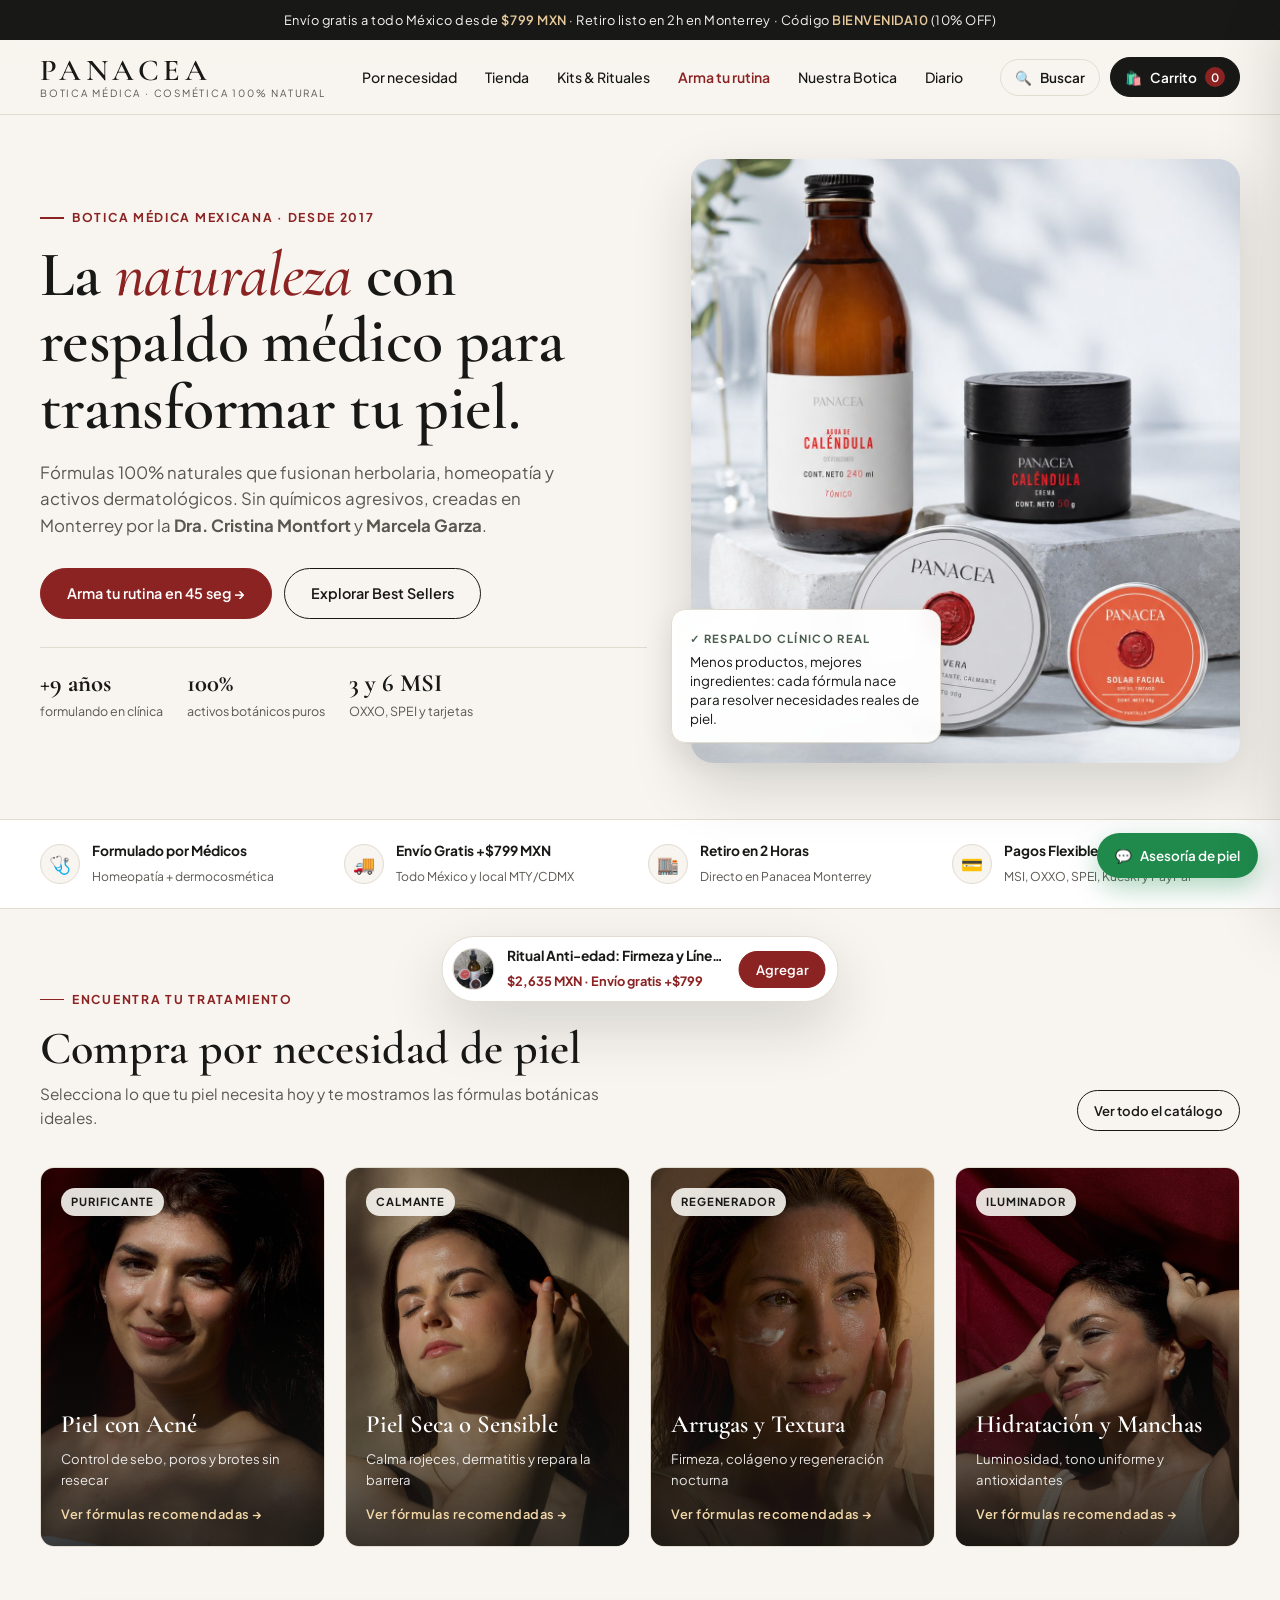
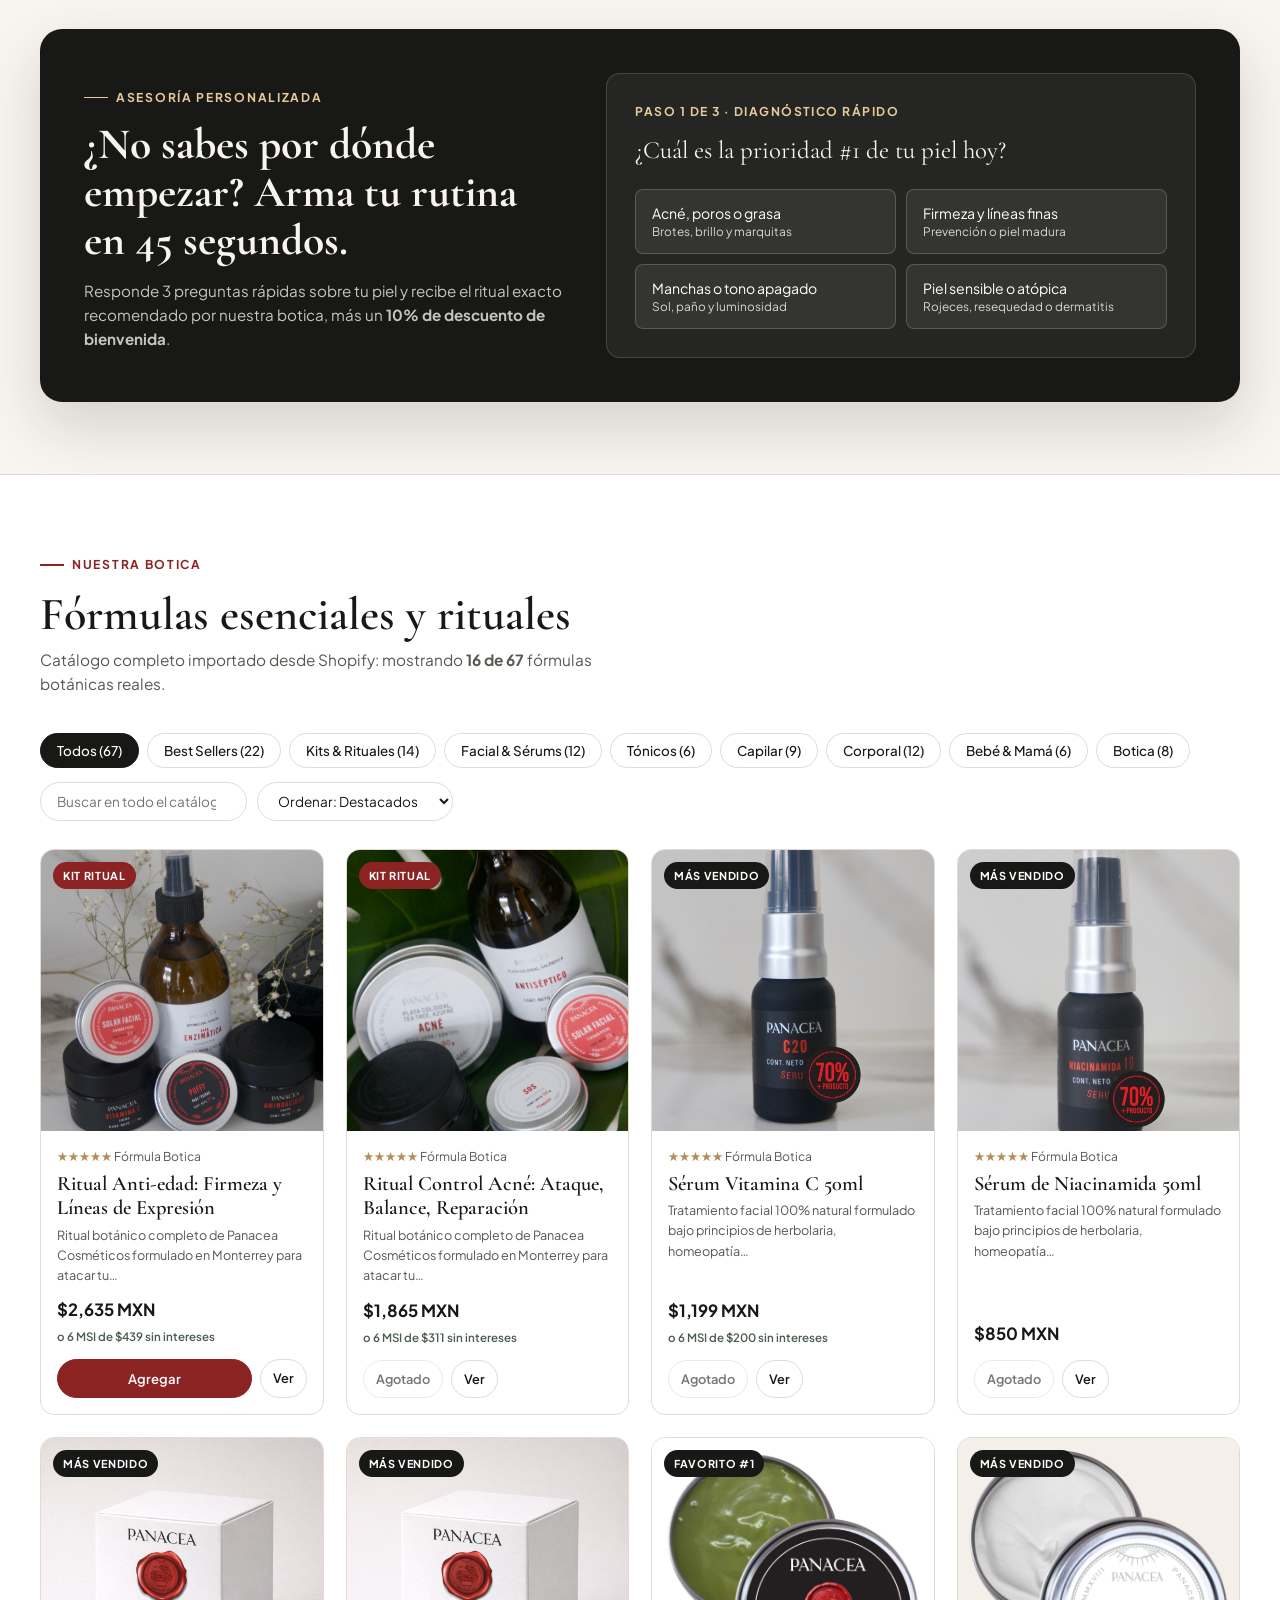
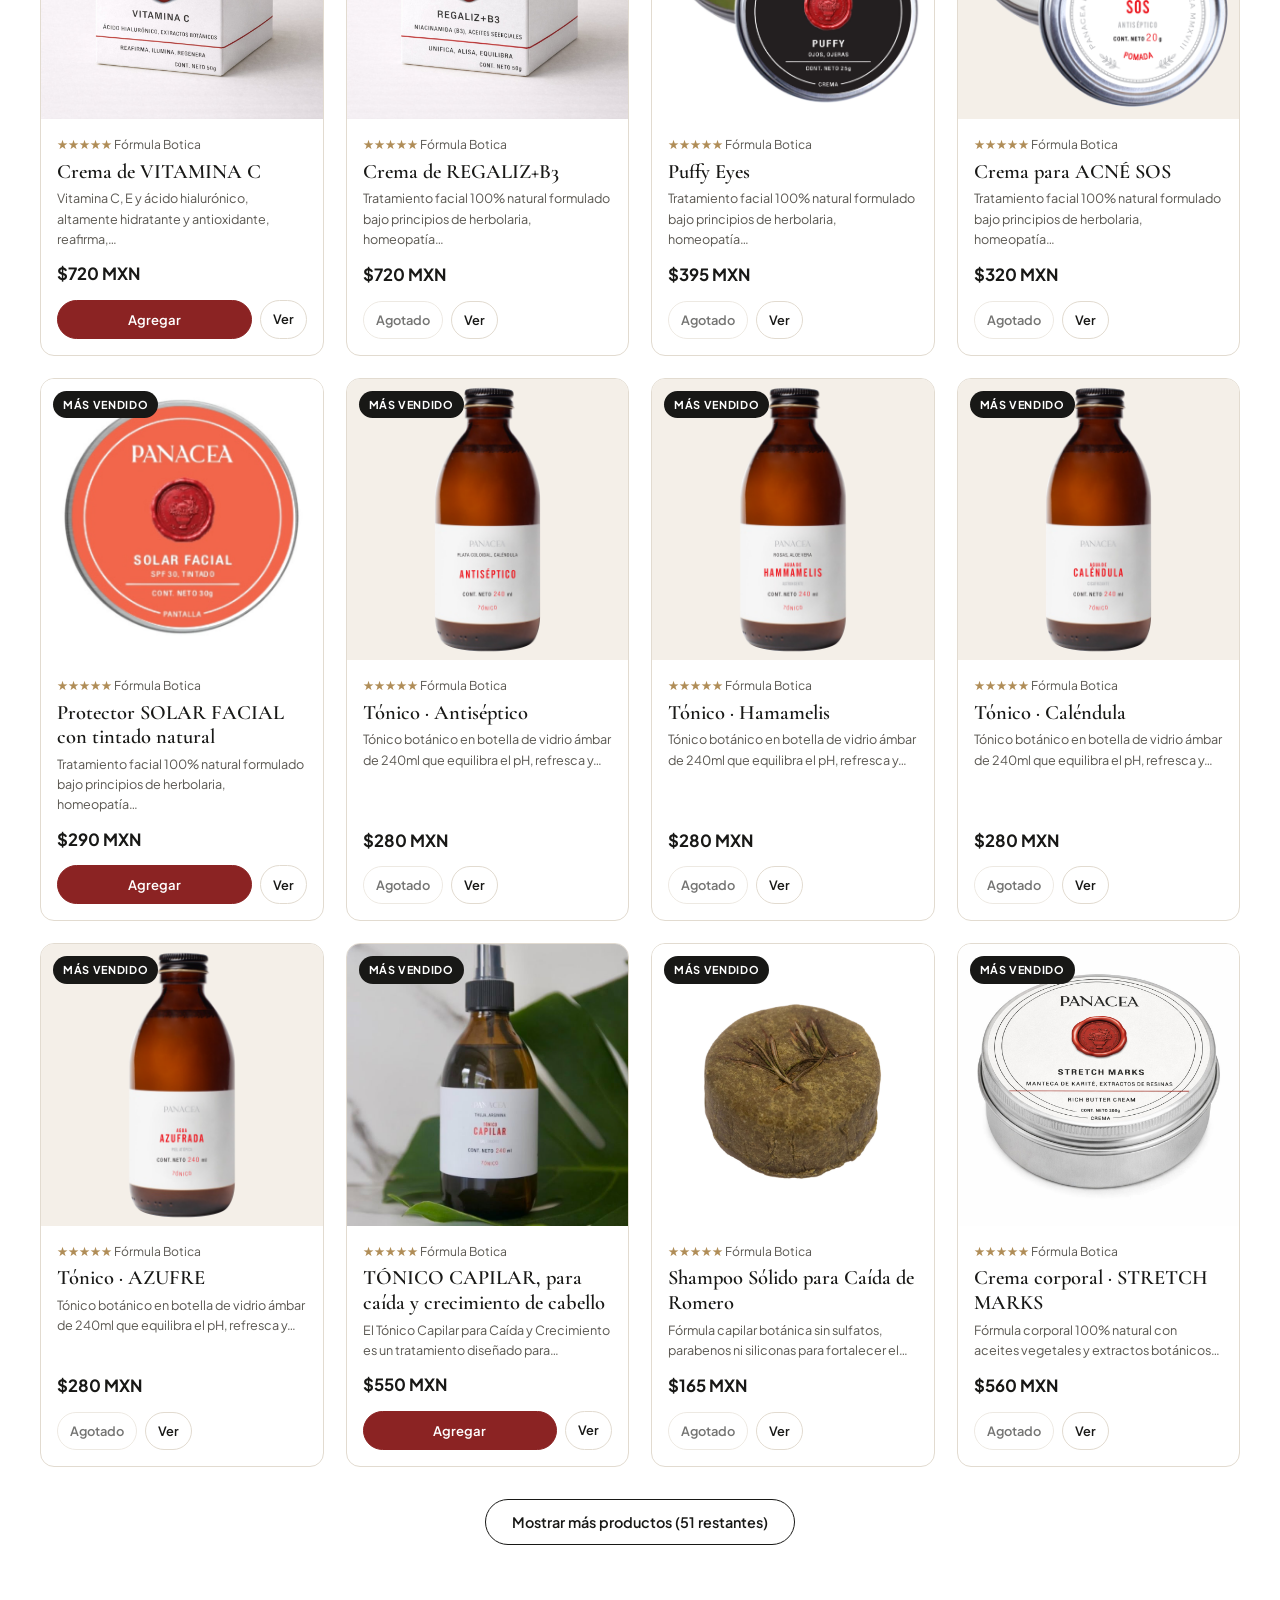
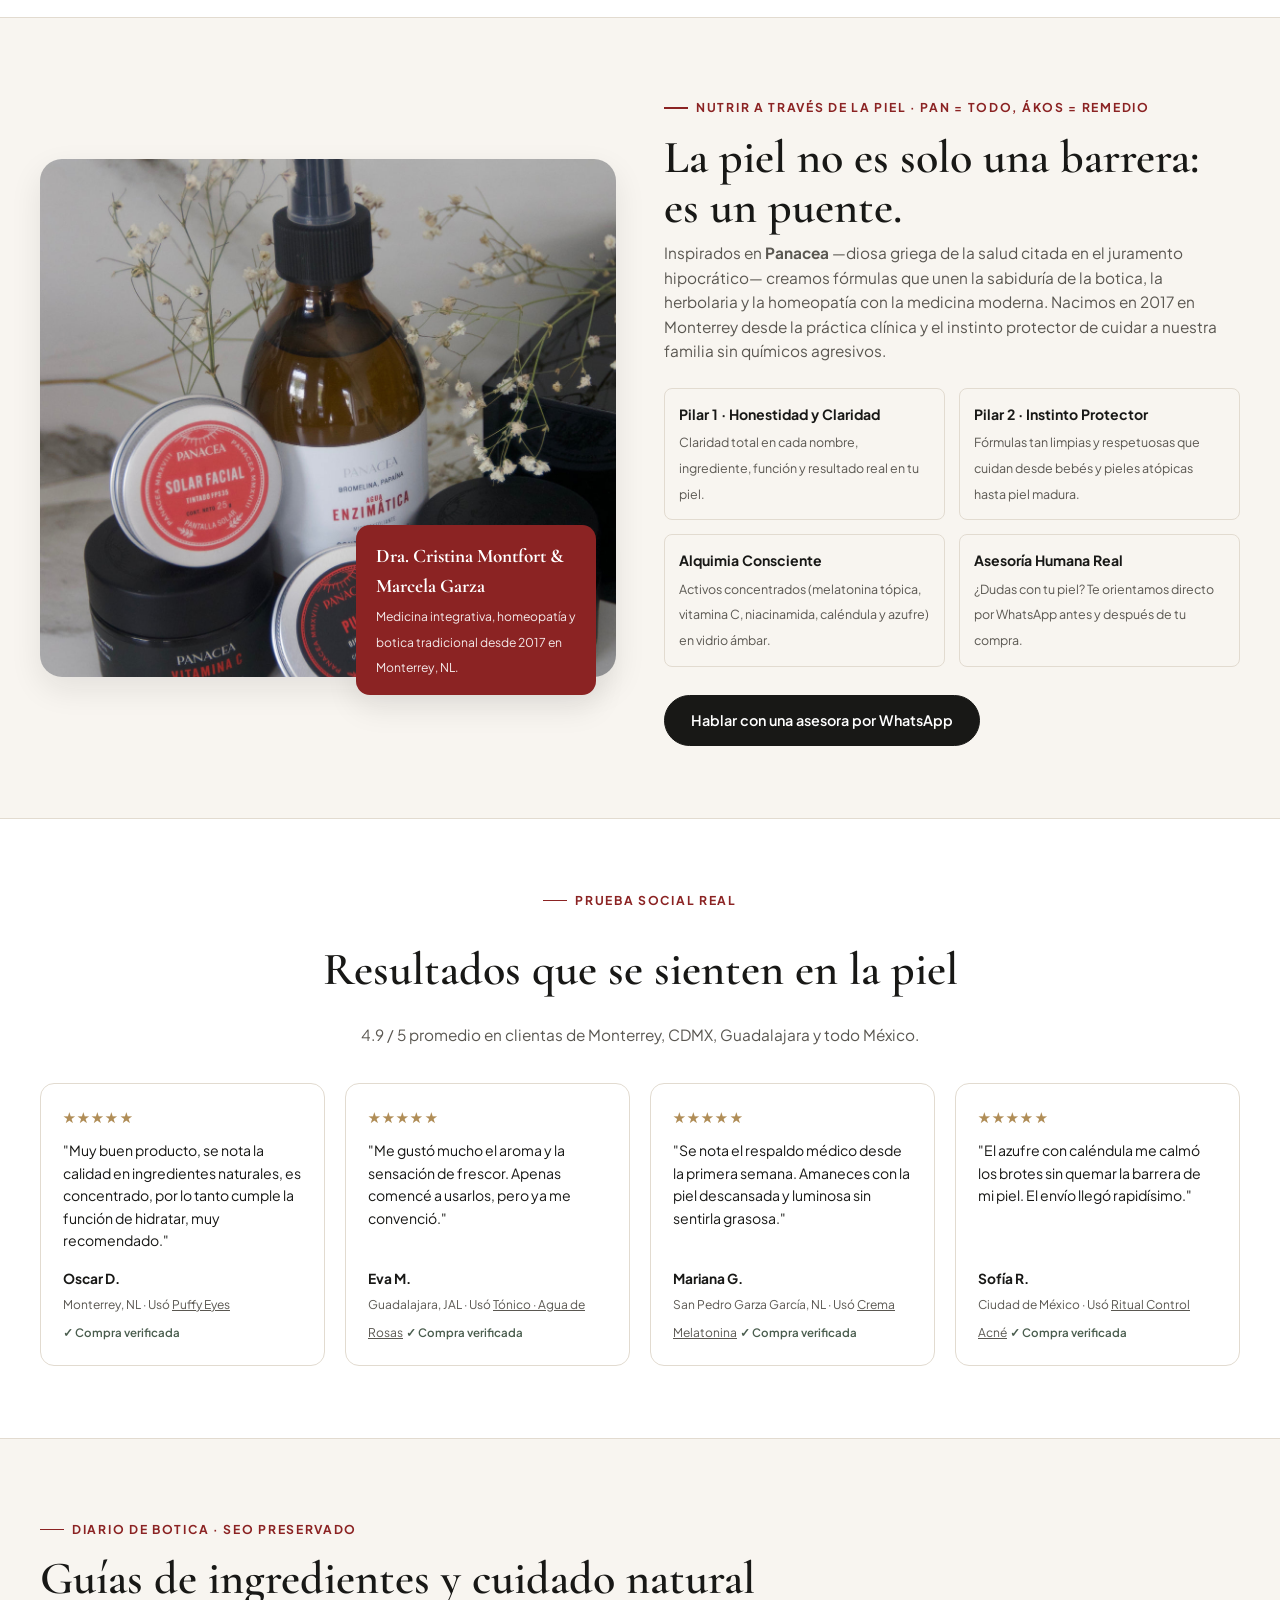
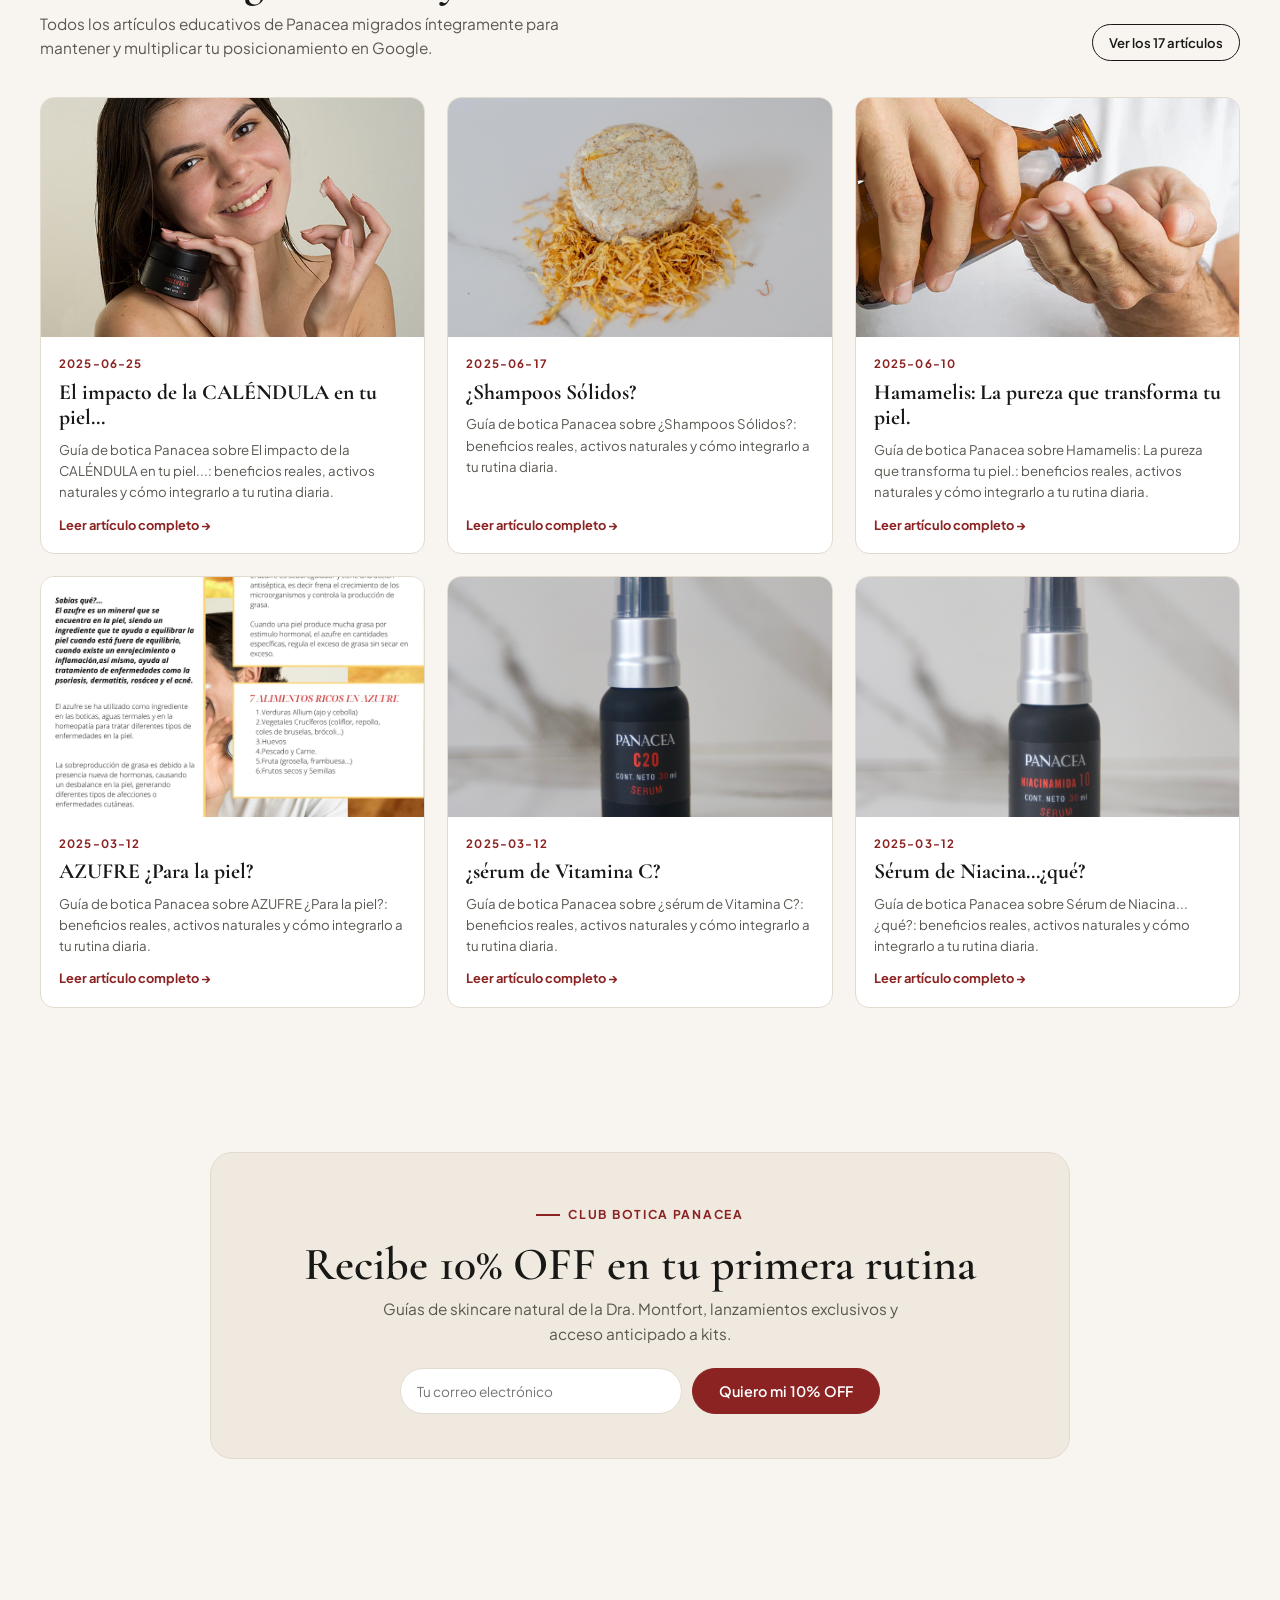
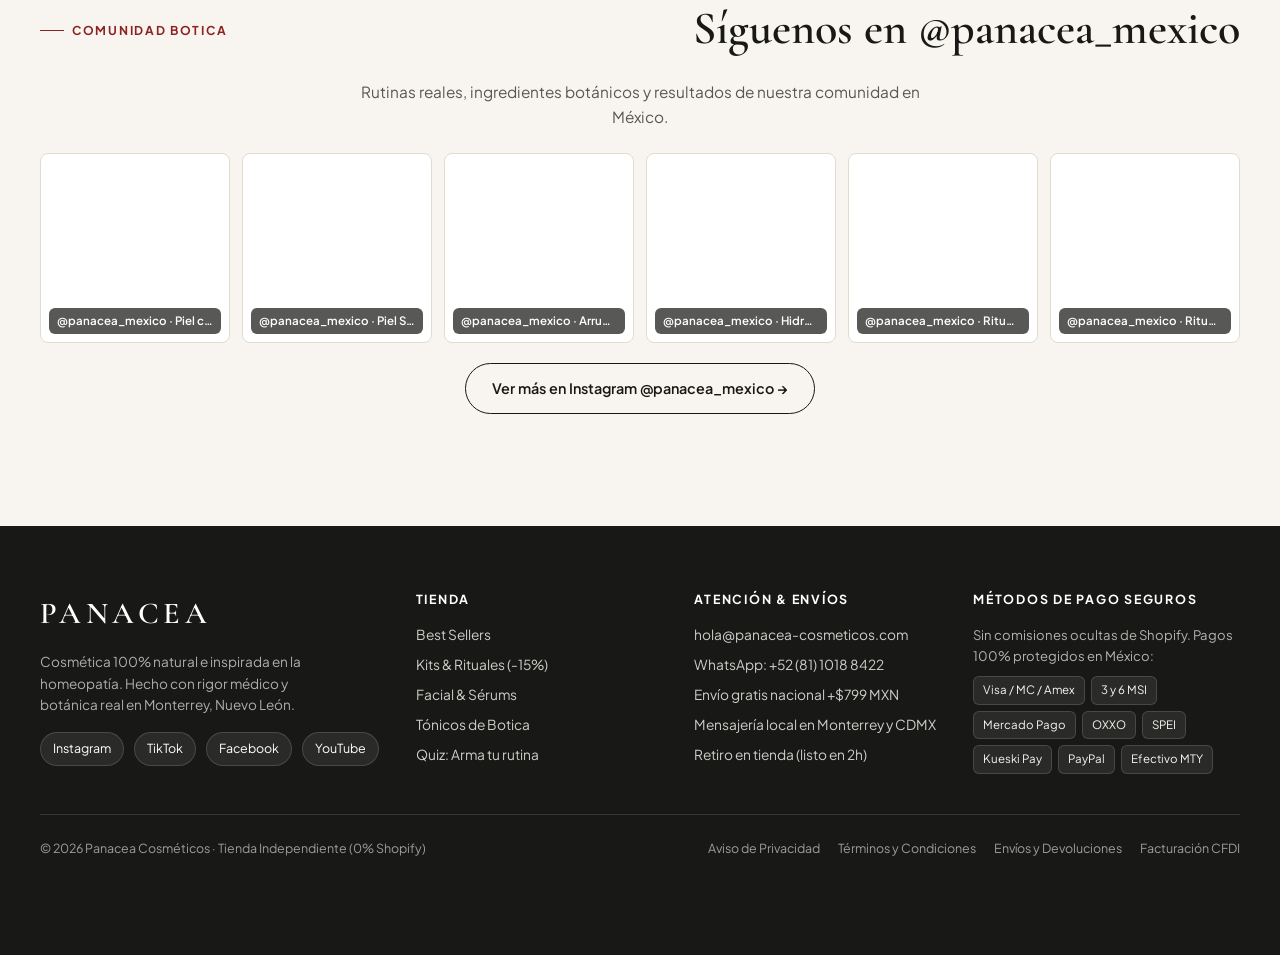
==== commit 1342ae81: "Backoffice Mi Tienda Facil, Pedidos, 217 fotos locales, GA4/Klaviyo/Instafeed/StickyATC y Cloudflare" ====
--- a/index.html
+++ b/index.html
@@ -8,13 +8,23 @@
   <meta property="og:type" content="website" />
   <meta property="og:title" content="Panacea Cosméticos | Skincare Natural y Botica Médica" />
   <meta property="og:description" content="Skincare 100% natural respaldado por medicina integrativa y herbolaria. Arma tu rutina personalizada con envíos a todo México." />
-  <meta property="og:image" content="https://panacea-cosmeticos.com/cdn/shop/files/WhatsApp_Image_2026-07-30_at_09.52.33_1.jpg?v=1785774788&width=1200" />
-  <link rel="icon" type="image/png" href="https://panacea-cosmeticos.com/cdn/shop/files/PANACEA_Logotipo-08.png?crop=center&height=32&v=1706052224&width=32" />
+  <meta property="og:image" content="assets/img/WhatsApp_Image_2026-07-30_at_09-52-33_1-33d19a78.jpg" />
+  <link rel="icon" type="image/png" href="assets/img/PANACEA_Logotipo-08-9e8a6e1d.png" />
   <link rel="canonical" href="https://panacea-cosmeticos.com/" />
   <link rel="preconnect" href="https://fonts.googleapis.com" />
   <link rel="preconnect" href="https://fonts.gstatic.com" crossorigin />
   <link href="https://fonts.googleapis.com/css2?family=Cormorant+Garamond:ital,wght@0,500;0,600;0,700;1,500&family=Plus+Jakarta+Sans:wght@400;500;600;700&display=swap" rel="stylesheet" />
   <link rel="stylesheet" href="styles.css" />
+  <!-- Google Analytics 4 (ID detectado en panacea-cosmeticos.com) -->
+  <script async src="https://www.googletagmanager.com/gtag/js?id=G-WTJDDNZHX2"></script>
+  <script>
+    window.dataLayer = window.dataLayer || [];
+    function gtag(){dataLayer.push(arguments);}
+    gtag('js', new Date());
+    gtag('config', 'G-WTJDDNZHX2');
+  </script>
+  <!-- Klaviyo Onsite (ID detectado en panacea-cosmeticos.com) -->
+  <script async src="https://static.klaviyo.com/onsite/js/XnsDsN/klaviyo.js?company_id=XnsDsN"></script>
   <script type="application/ld+json">
   {
     "@context": "https://schema.org",
@@ -110,7 +120,7 @@
         <div class="hero-media">
           <div class="hero-photo-frame">
             <img
-              src="https://panacea-cosmeticos.com/cdn/shop/files/WhatsApp_Image_2026-07-30_at_09.52.33_1.jpg?v=1785774788&width=1400"
+              src="assets/img/WhatsApp_Image_2026-07-30_at_09-52-33_1-d9cd37ab.jpg"
               alt="Colección de botica Panacea Cosméticos: tónicos en vidrio ámbar y cremas naturales con sello de lacre"
             />
           </div>
@@ -233,7 +243,7 @@
       <div class="container story-grid">
         <div class="story-media">
           <img
-            src="https://panacea-cosmeticos.com/cdn/shop/files/img_0740.jpg?v=1713401799&width=1200"
+            src="assets/img/img_0740-88e3bdef.jpg"
             alt="Ritual botánico Panacea Cosméticos formulado en Monterrey"
           />
           <div class="story-seal">
@@ -321,6 +331,25 @@
             <input type="email" required class="input-clean" placeholder="Tu correo electrónico" aria-label="Correo electrónico" />
             <button type="submit" class="btn btn-primary">Quiero mi 10% OFF</button>
           </form>
+        </div>
+      </div>
+    </section>
+
+    <!-- Galería Instagram @panacea_mexico (reemplaza Instafeed sin costo mensual) -->
+    <section class="section insta-section" id="instagram">
+      <div class="container">
+        <div class="section-header" style="text-align:center;margin-bottom:24px;">
+          <span class="eyebrow">Comunidad Botica</span>
+          <h2 class="section-title">Síguenos en @panacea_mexico</h2>
+          <p class="section-subtitle" style="margin:6px auto 0;">
+            Rutinas reales, ingredientes botánicos y resultados de nuestra comunidad en México.
+          </p>
+        </div>
+        <div class="insta-grid" id="instaGrid"></div>
+        <div style="text-align:center;margin-top:20px;">
+          <a class="btn btn-outline" href="https://www.instagram.com/panacea_mexico" target="_blank" rel="noopener">
+            Ver más en Instagram @panacea_mexico →
+          </a>
         </div>
       </div>
     </section>
@@ -426,6 +455,9 @@
   <!-- Modal Checkout Independiente México -->
   <div class="modal" id="checkoutModal" role="dialog" aria-modal="true" aria-label="Finalizar pedido"></div>
 
+  <!-- Barra Pegajosa de Compra Rápida (reemplaza Sticky Add-To-Cart Bar $0/mes) -->
+  <div class="sticky-atc-bar" id="stickyAtcBar" aria-live="polite"></div>
+
   <!-- Notificación Toast -->
   <div class="toast" id="toast"></div>
 
--- a/styles.css
+++ b/styles.css
@@ -1156,6 +1156,89 @@
 
 .whatsapp-float:hover {
   transform: translateY(-2px);
+}
+
+/* ---------- Instagram Community Strip (reemplaza Instafeed) ---------- */
+.insta-grid {
+  display: grid;
+  grid-template-columns: repeat(6, 1fr);
+  gap: 12px;
+}
+.insta-tile {
+  position: relative;
+  aspect-ratio: 1 / 1;
+  border-radius: var(--radius-sm);
+  overflow: hidden;
+  border: 1px solid var(--border);
+  background: var(--white);
+}
+.insta-tile img {
+  width: 100%;
+  height: 100%;
+  object-fit: cover;
+  transition: transform 0.35s ease;
+}
+.insta-tile:hover img {
+  transform: scale(1.06);
+}
+.insta-tile span {
+  position: absolute;
+  inset: auto 8px 8px 8px;
+  background: rgba(24, 24, 22, 0.72);
+  color: #fff;
+  font-size: 0.72rem;
+  font-weight: 600;
+  padding: 4px 8px;
+  border-radius: 6px;
+  white-space: nowrap;
+  overflow: hidden;
+  text-overflow: ellipsis;
+}
+@media (max-width: 900px) {
+  .insta-grid { grid-template-columns: repeat(3, 1fr); }
+}
+
+/* ---------- Sticky Add-To-Cart Bar (reemplaza satcb.min.js) ---------- */
+.sticky-atc-bar {
+  position: fixed;
+  left: 50%;
+  bottom: 18px;
+  transform: translateX(-50%) translateY(120px);
+  z-index: 45;
+  background: var(--white);
+  border: 1px solid var(--border);
+  border-radius: 999px;
+  padding: 8px 12px 8px 10px;
+  box-shadow: var(--shadow-lg);
+  display: flex;
+  align-items: center;
+  gap: 12px;
+  max-width: calc(100vw - 24px);
+  transition: transform 0.28s ease;
+}
+.sticky-atc-bar.visible {
+  transform: translateX(-50%) translateY(0);
+}
+.sticky-atc-bar img {
+  width: 42px;
+  height: 42px;
+  border-radius: 50%;
+  object-fit: cover;
+  border: 1px solid var(--border);
+}
+.sticky-atc-info { min-width: 0; }
+.sticky-atc-info strong {
+  display: block;
+  font-size: 0.86rem;
+  white-space: nowrap;
+  overflow: hidden;
+  text-overflow: ellipsis;
+  max-width: 220px;
+}
+.sticky-atc-info small {
+  color: var(--wax-red);
+  font-weight: 700;
+  font-size: 0.8rem;
 }
 
 /* ---------- Cart Drawer & Modals ---------- */
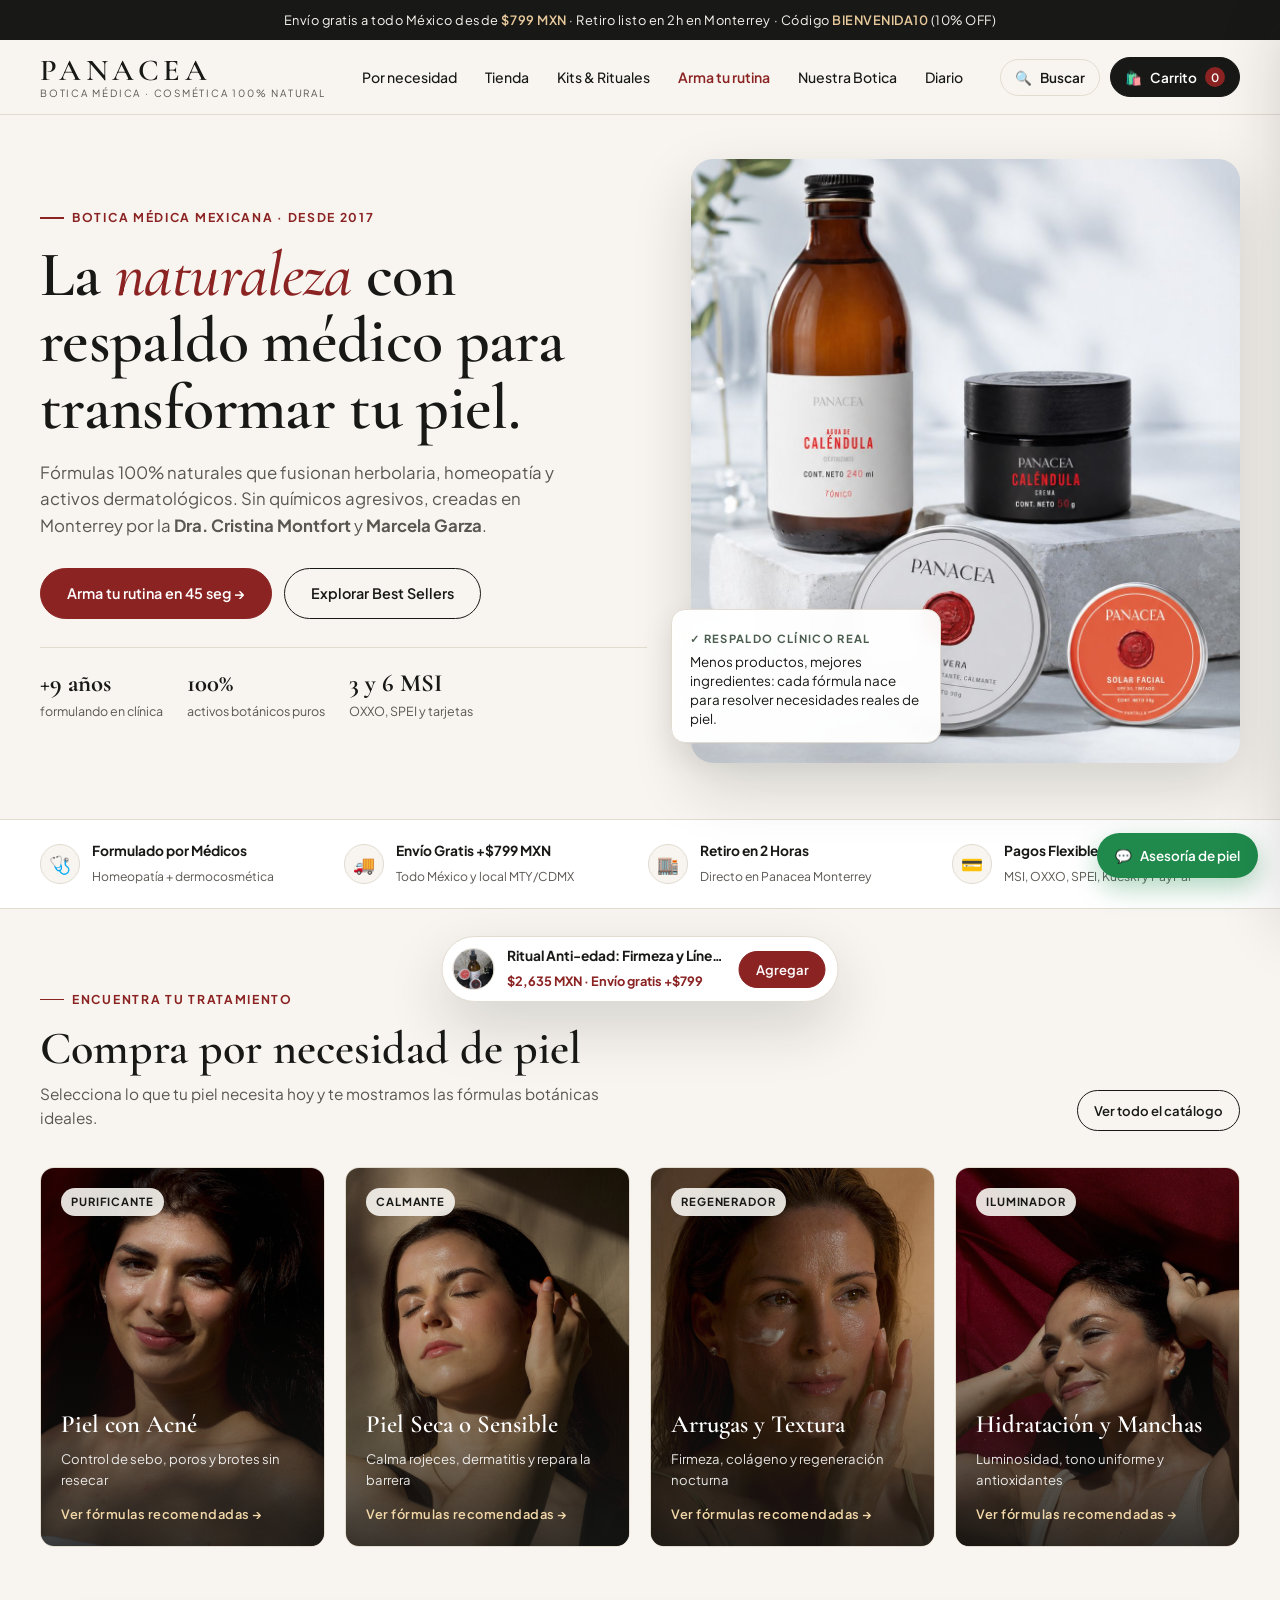
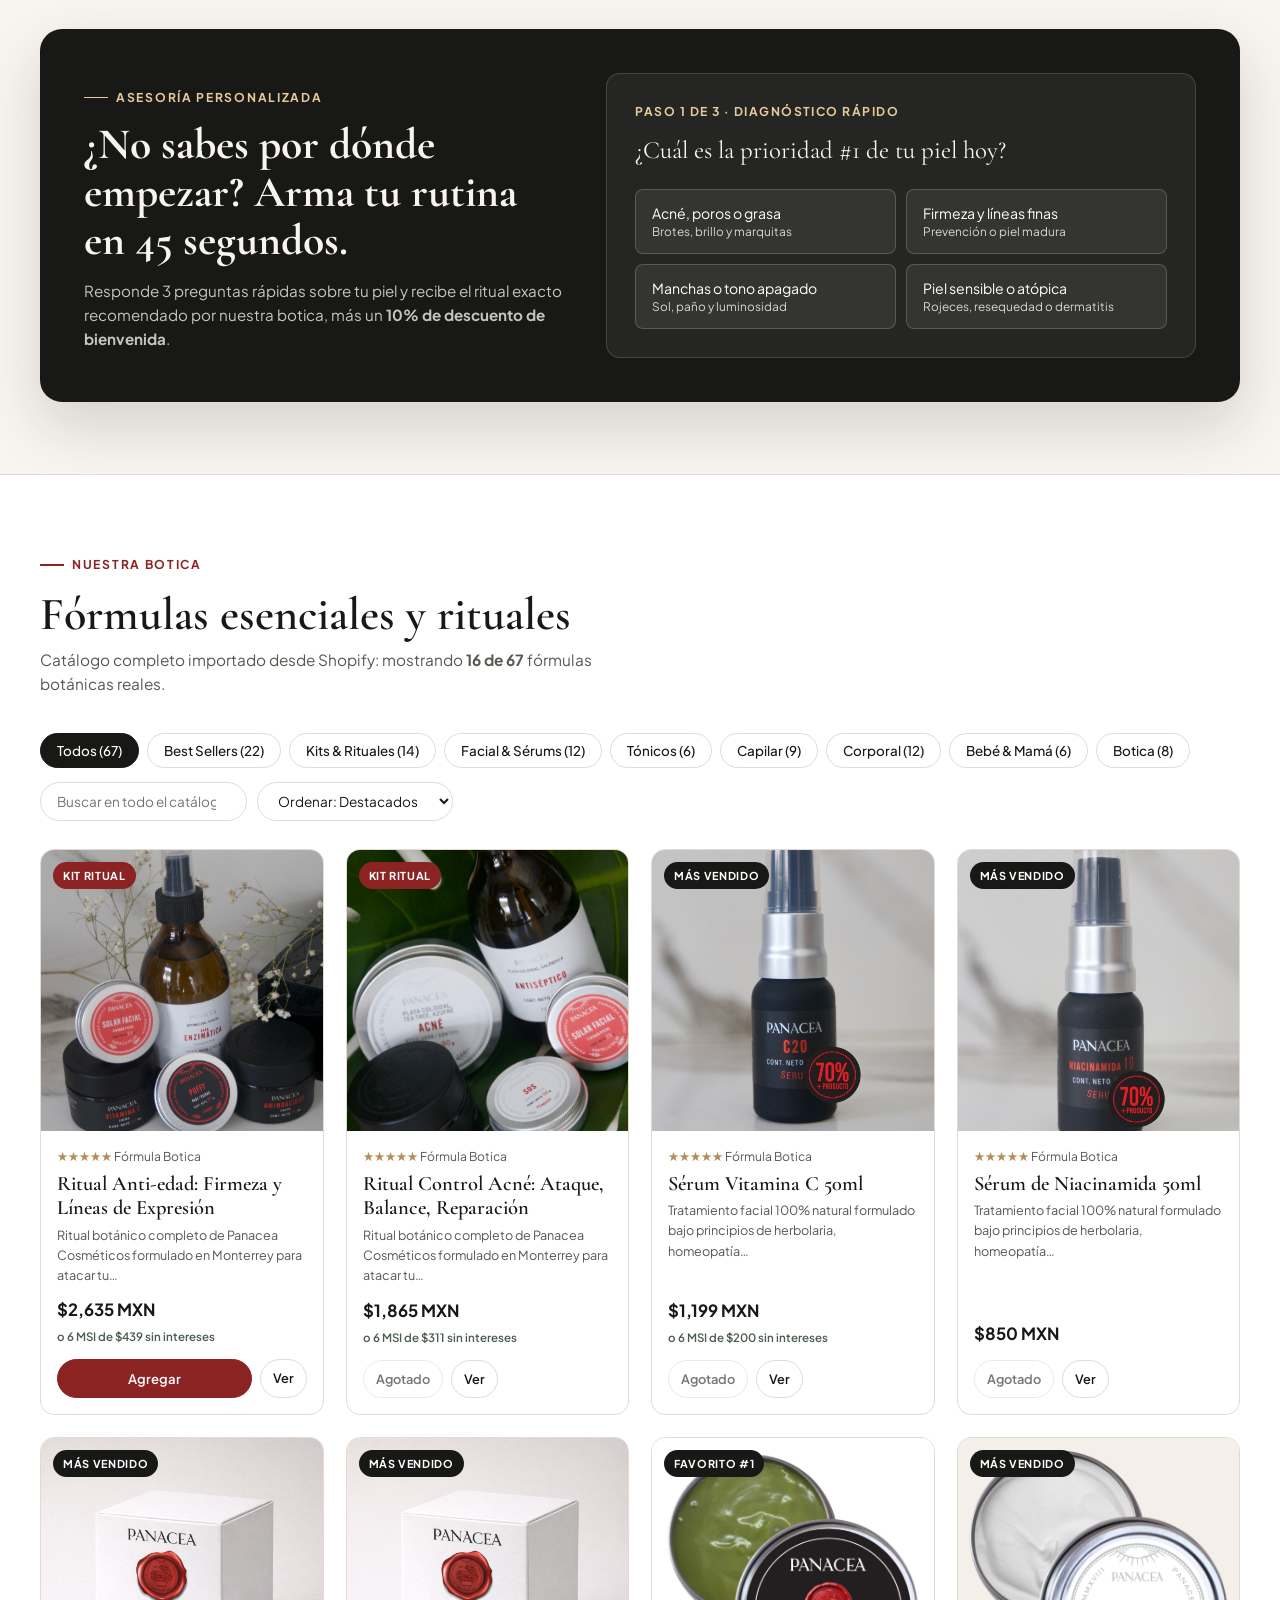
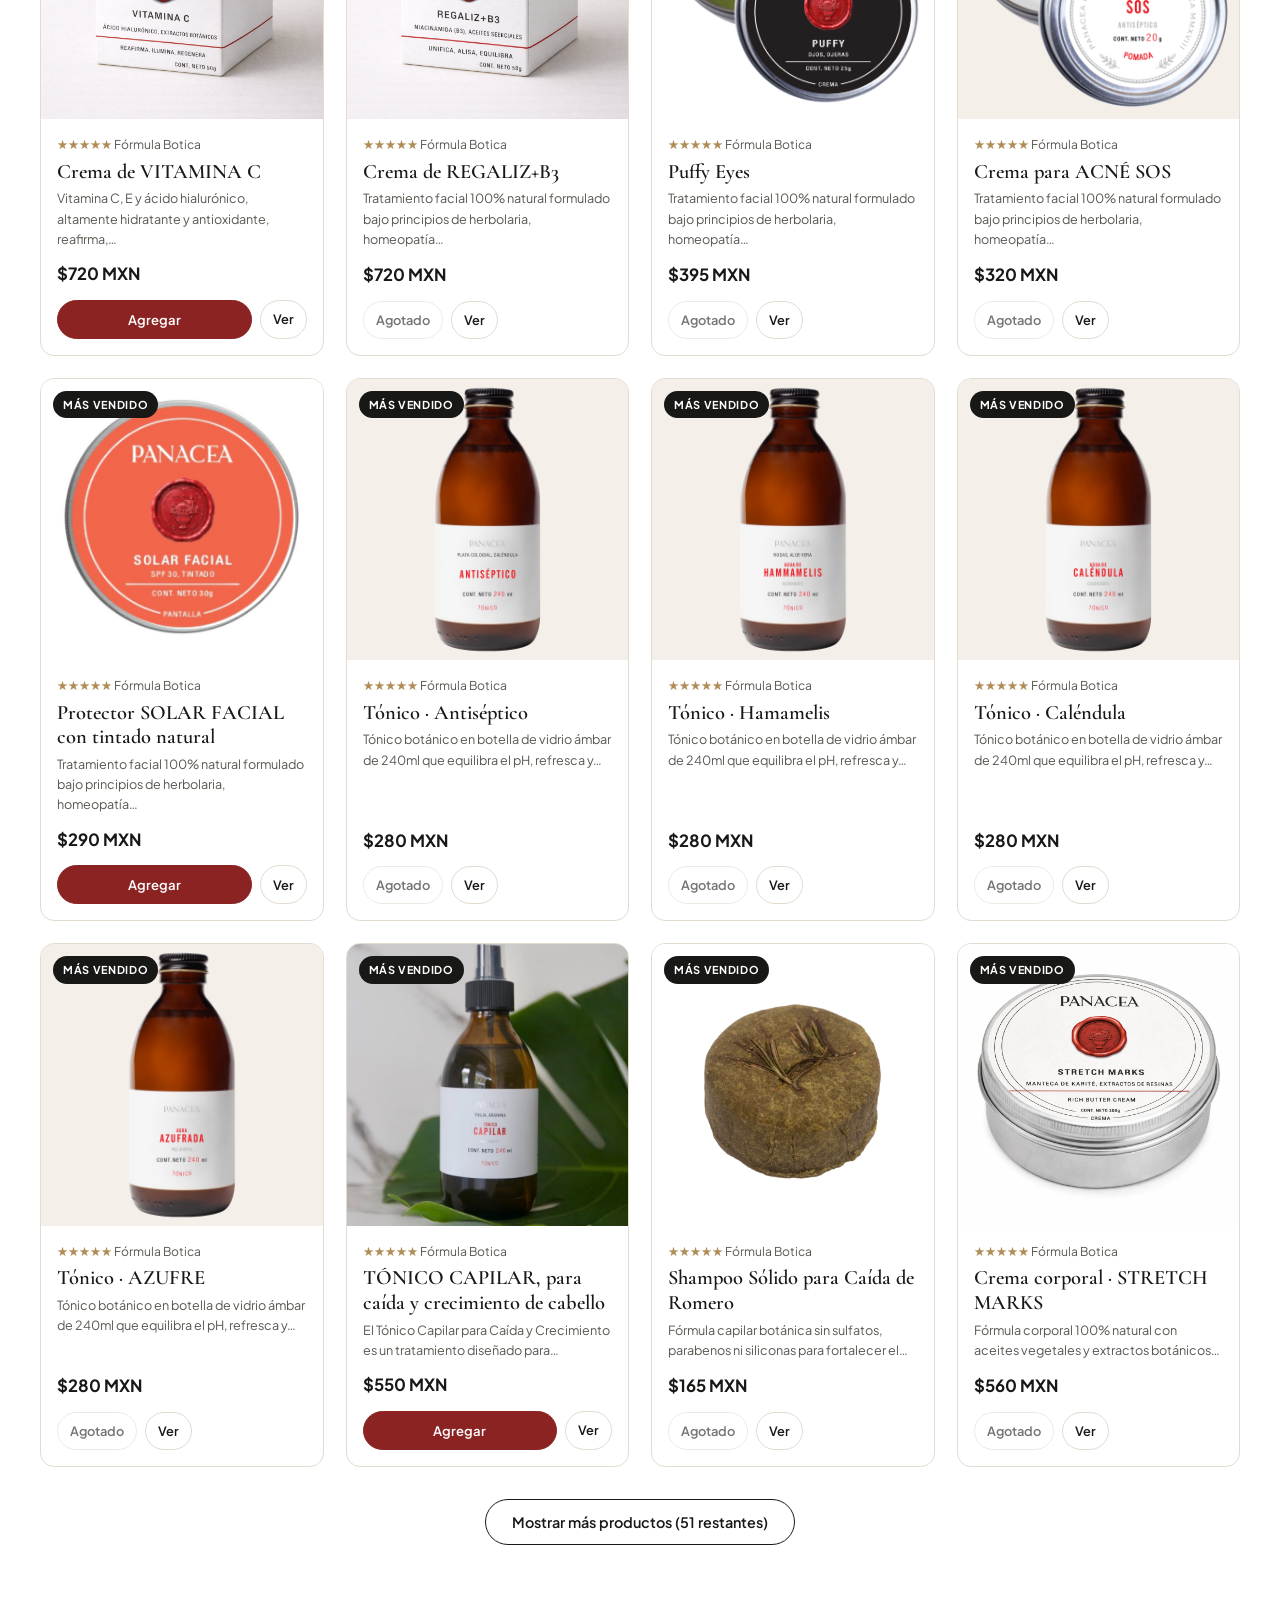
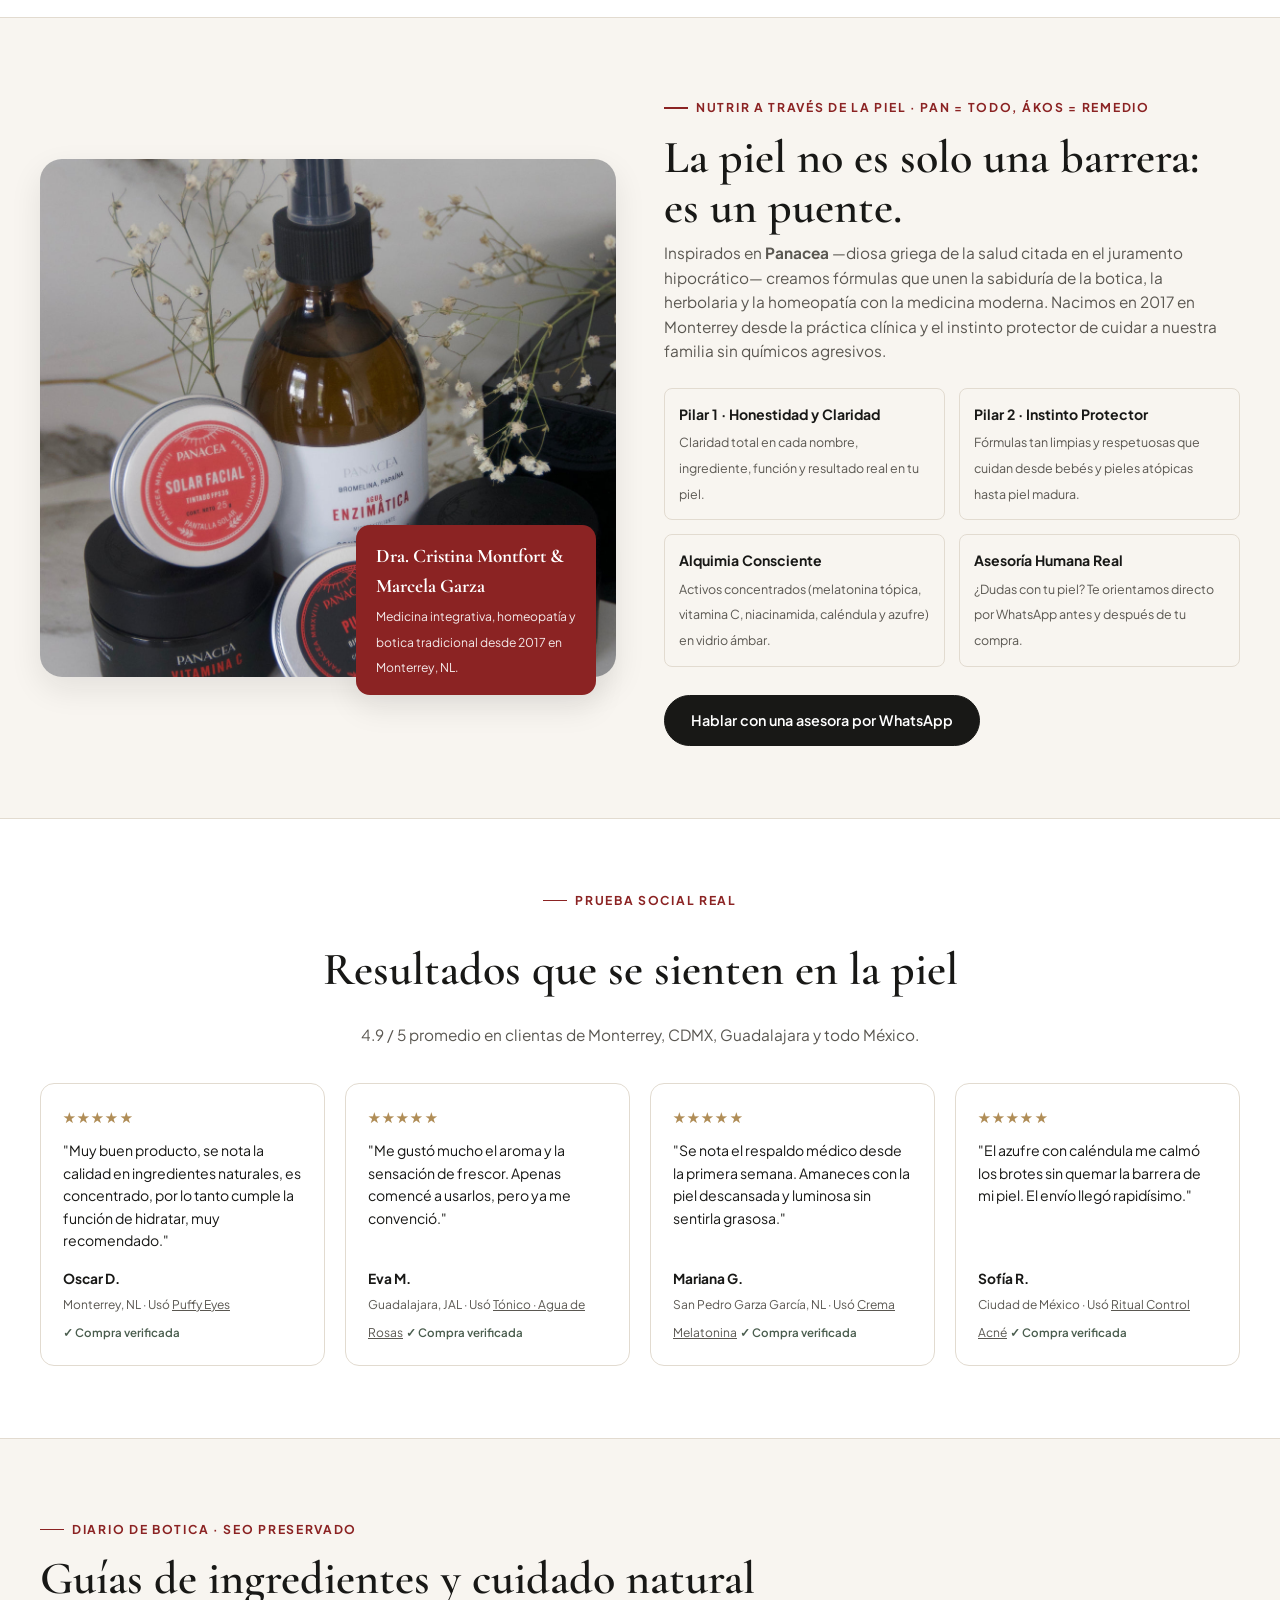
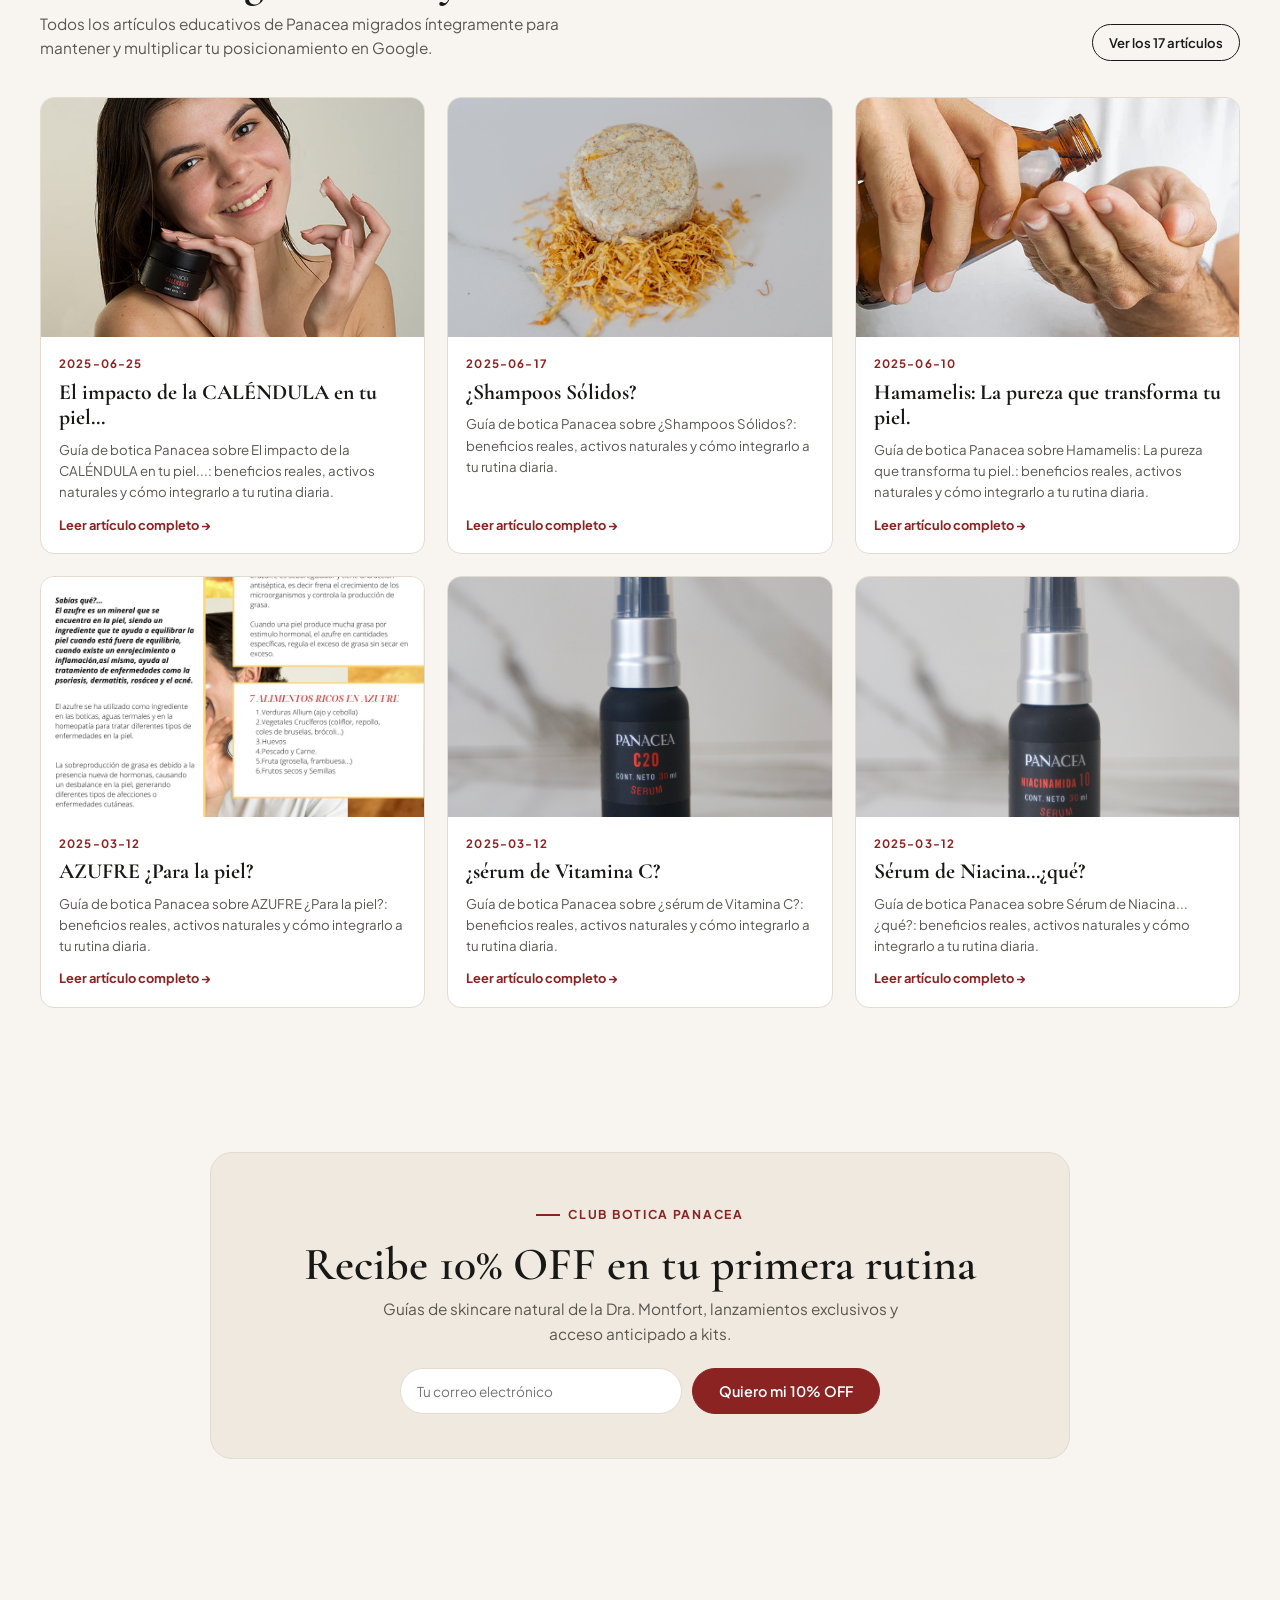
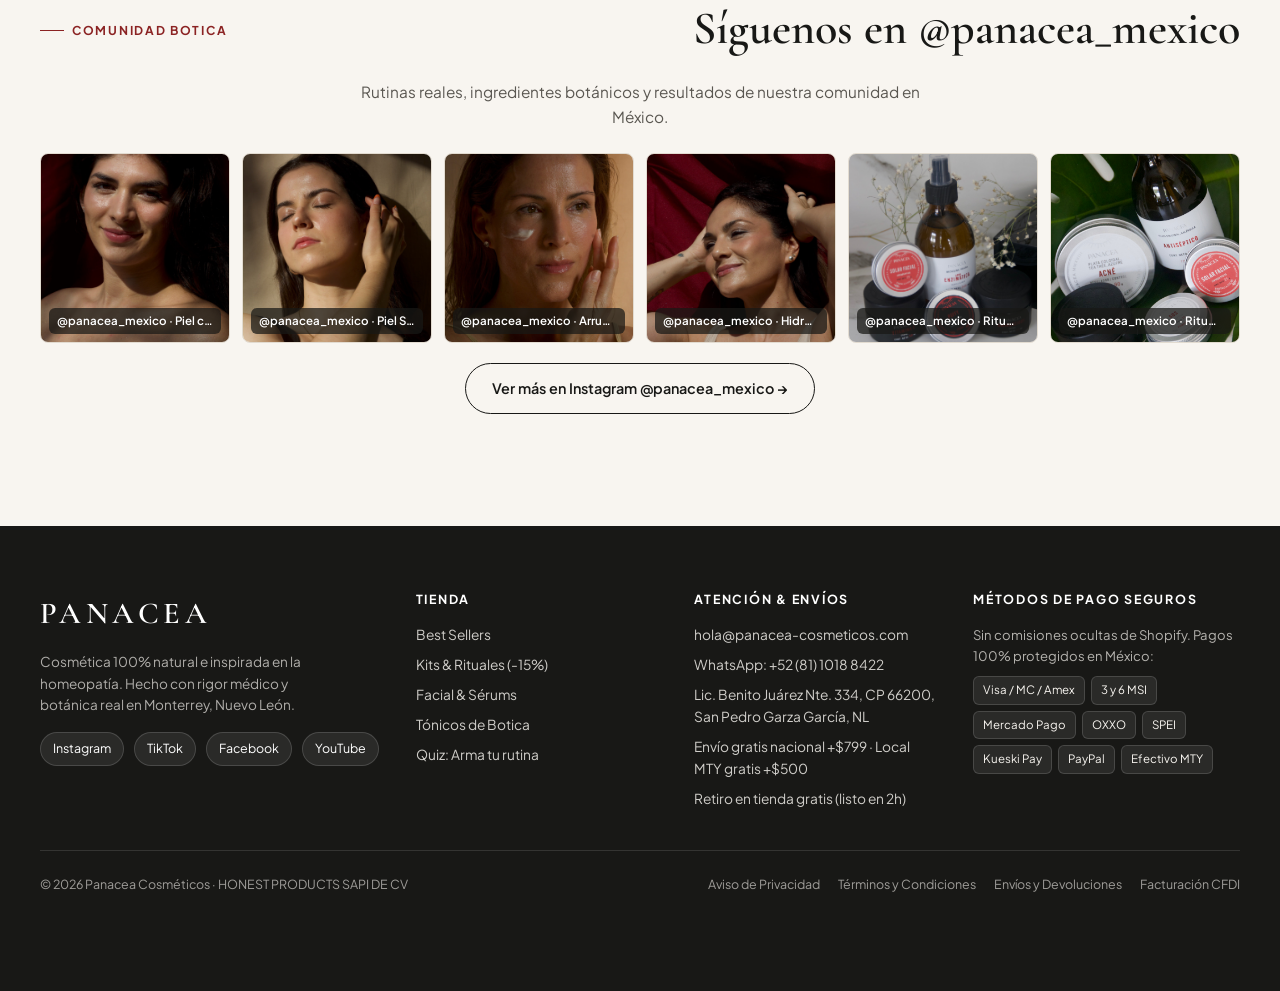
==== commit 1d1b055e: "Tarifas exactas de envio (//Gratis +, local MTY +), direccion CP 66200 y politicas legales reales" ====
--- a/index.html
+++ b/index.html
@@ -388,9 +388,9 @@
           <ul>
             <li><a href="mailto:hola@panacea-cosmeticos.com">hola@panacea-cosmeticos.com</a></li>
             <li><a href="https://wa.me/528110188422" target="_blank" rel="noopener">WhatsApp: +52 (81) 1018 8422</a></li>
-            <li>Envío gratis nacional +$799 MXN</li>
-            <li>Mensajería local en Monterrey y CDMX</li>
-            <li>Retiro en tienda (listo en 2h)</li>
+            <li>Lic. Benito Juárez Nte. 334, CP 66200, San Pedro Garza García, NL</li>
+            <li>Envío gratis nacional +$799 · Local MTY gratis +$500</li>
+            <li>Retiro en tienda gratis (listo en 2h)</li>
           </ul>
         </div>
 
@@ -413,12 +413,12 @@
       </div>
 
       <div class="footer-bottom">
-        <span>© 2026 Panacea Cosméticos · Tienda Independiente (0% Shopify)</span>
+        <span>© 2026 Panacea Cosméticos · HONEST PRODUCTS SAPI DE CV</span>
         <div class="footer-legal">
-          <a href="#aviso" onclick="event.preventDefault(); showToast('Aquí va el Aviso de Privacidad LFPDPPP');">Aviso de Privacidad</a>
-          <a href="#terminos" onclick="event.preventDefault(); showToast('Aquí van los Términos y Condiciones PROFECO');">Términos y Condiciones</a>
-          <a href="#devoluciones" onclick="event.preventDefault(); showToast('Política de devoluciones y envíos');">Envíos y Devoluciones</a>
-          <a href="#facturacion" onclick="event.preventDefault(); showToast('Portal de facturación CFDI 4.0');">Facturación CFDI</a>
+          <a href="#aviso" data-policy="privacidad">Aviso de Privacidad</a>
+          <a href="#terminos" data-policy="terminos">Términos y Condiciones</a>
+          <a href="#devoluciones" data-policy="devoluciones">Envíos y Devoluciones</a>
+          <a href="#facturacion" data-policy="facturacion">Facturación CFDI</a>
         </div>
       </div>
     </div>
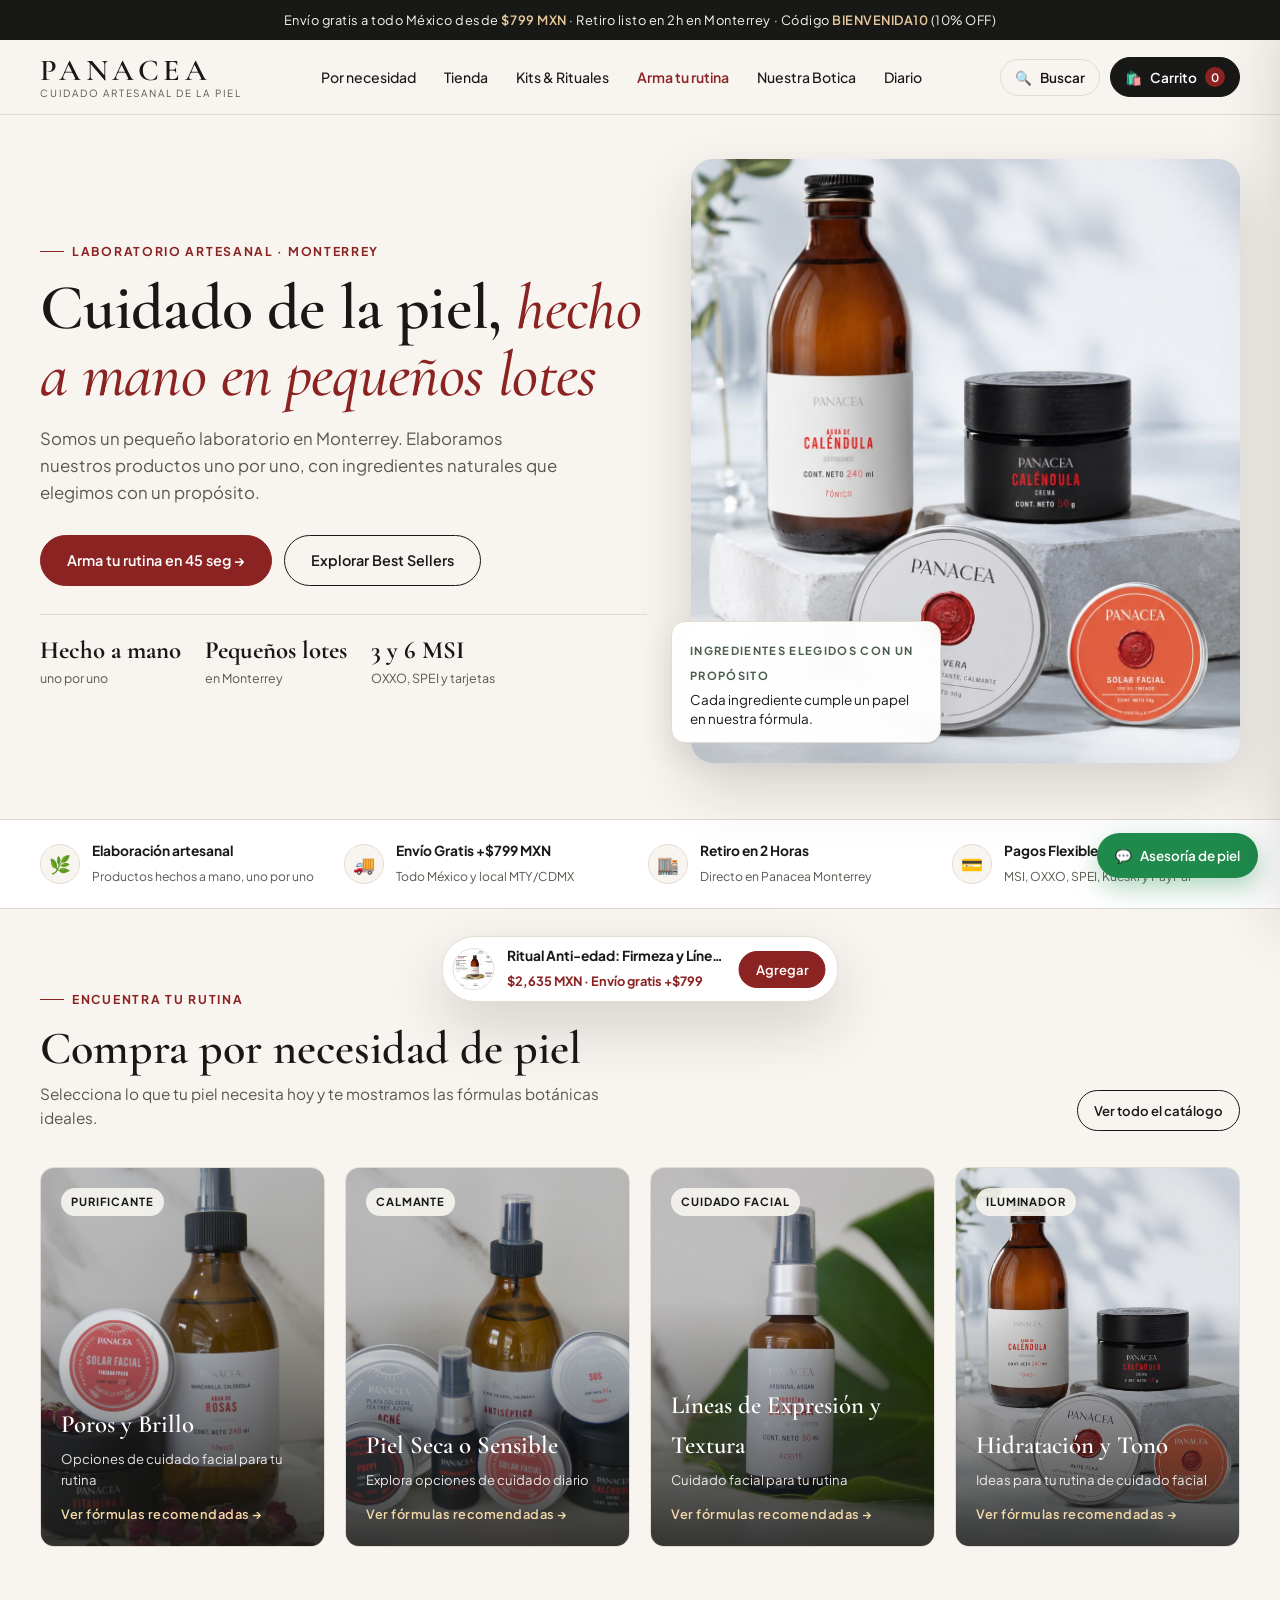
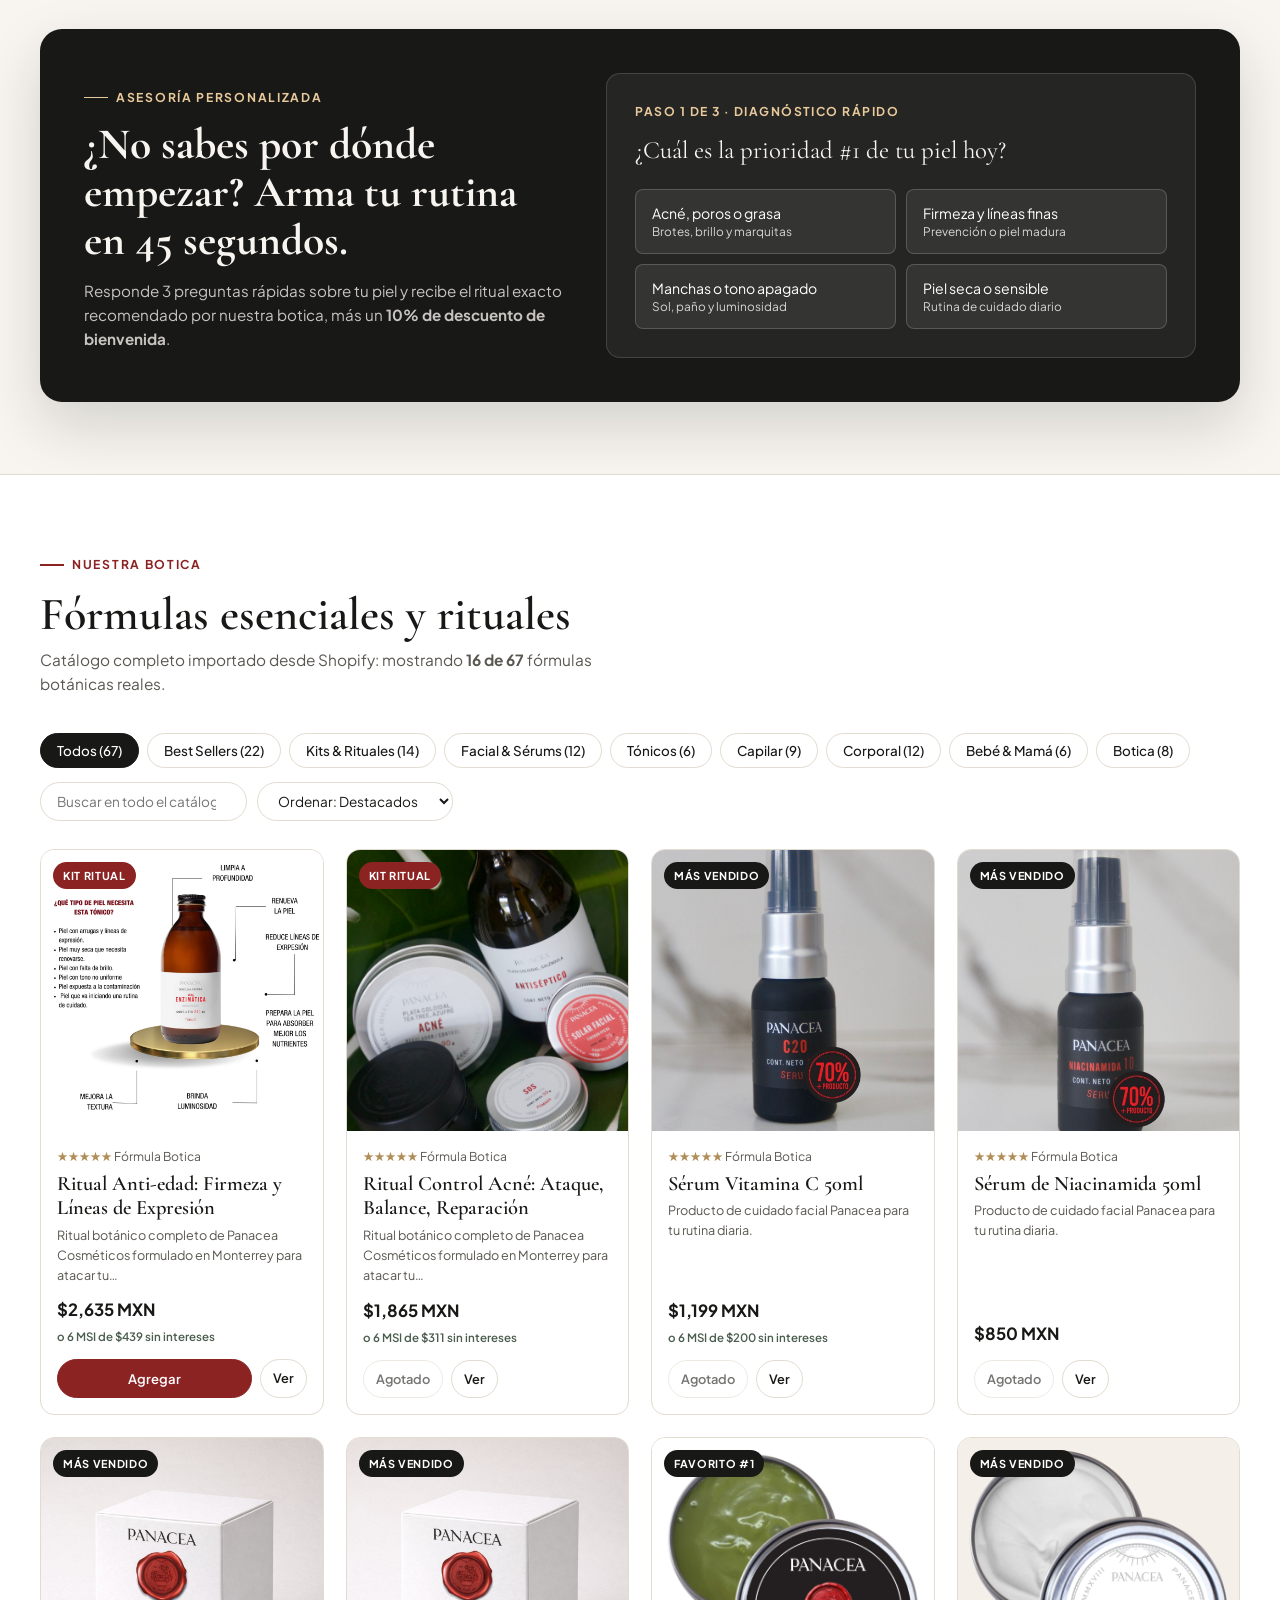
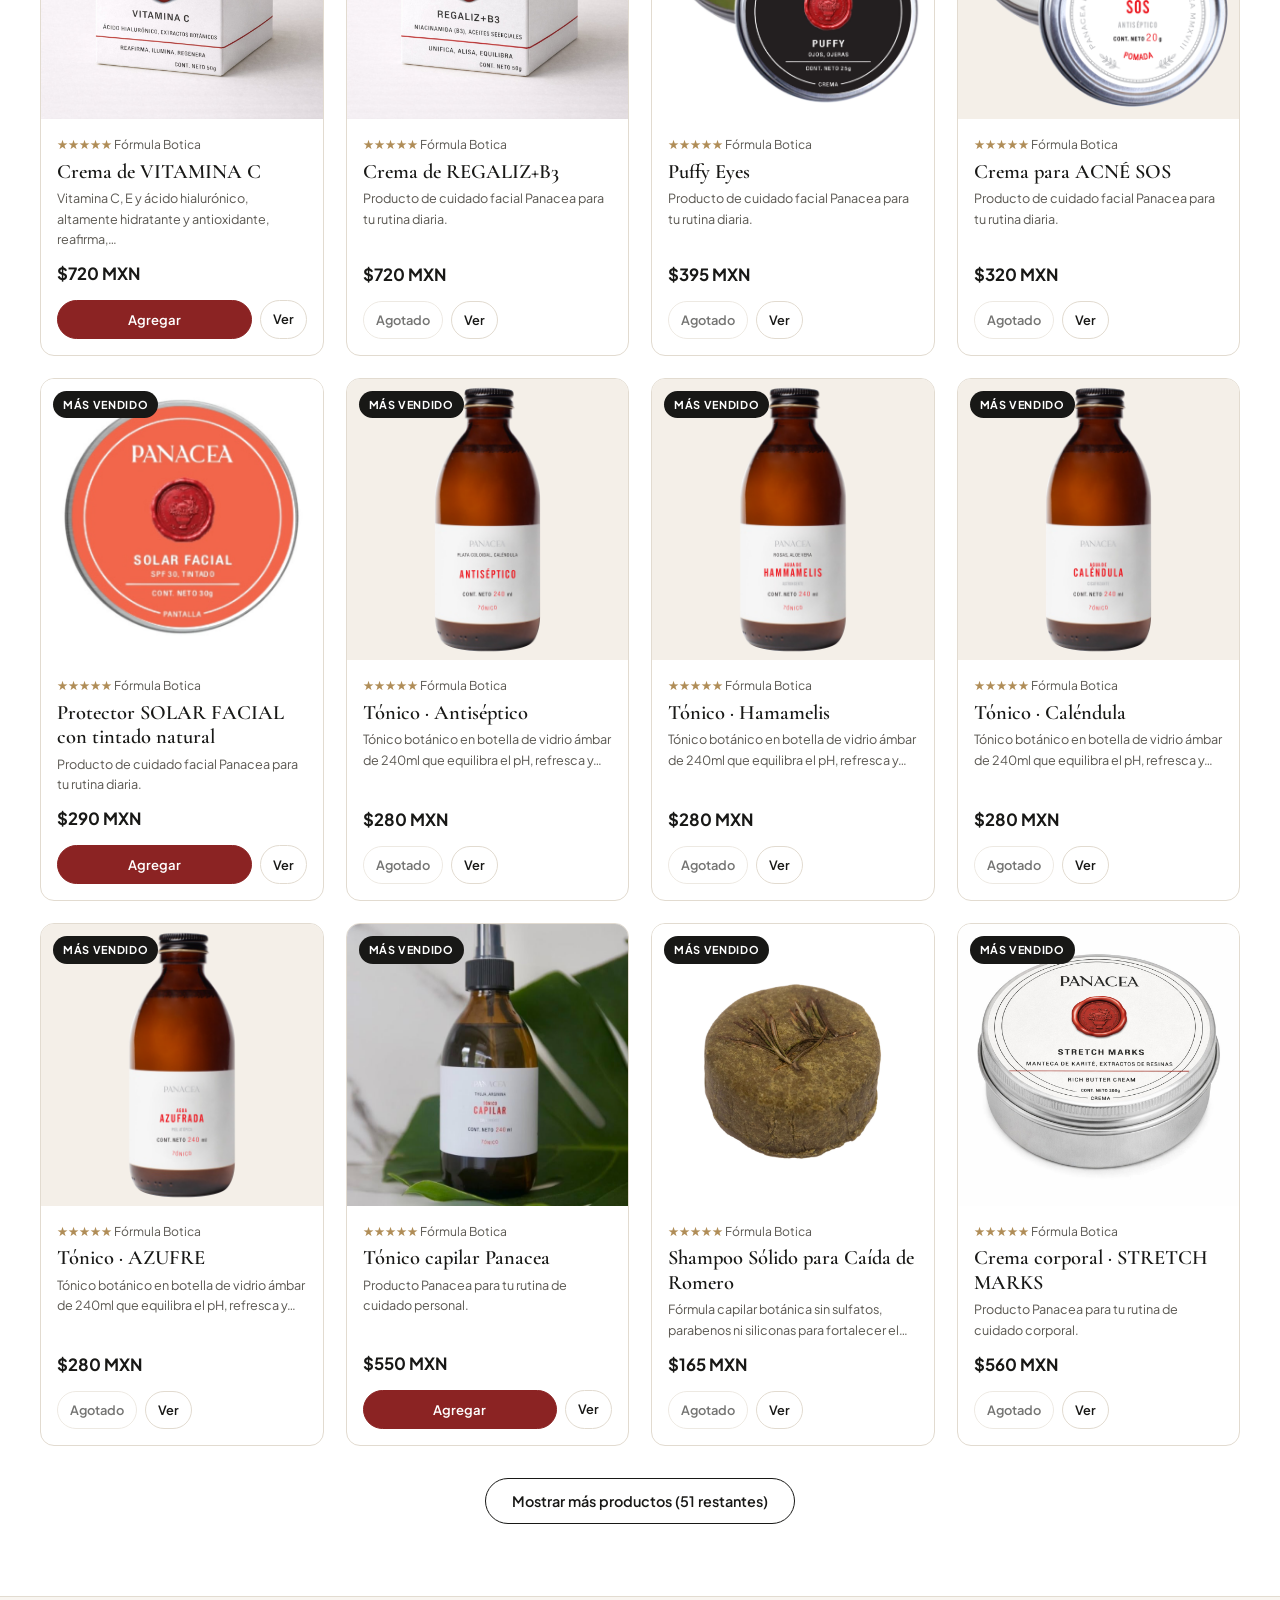
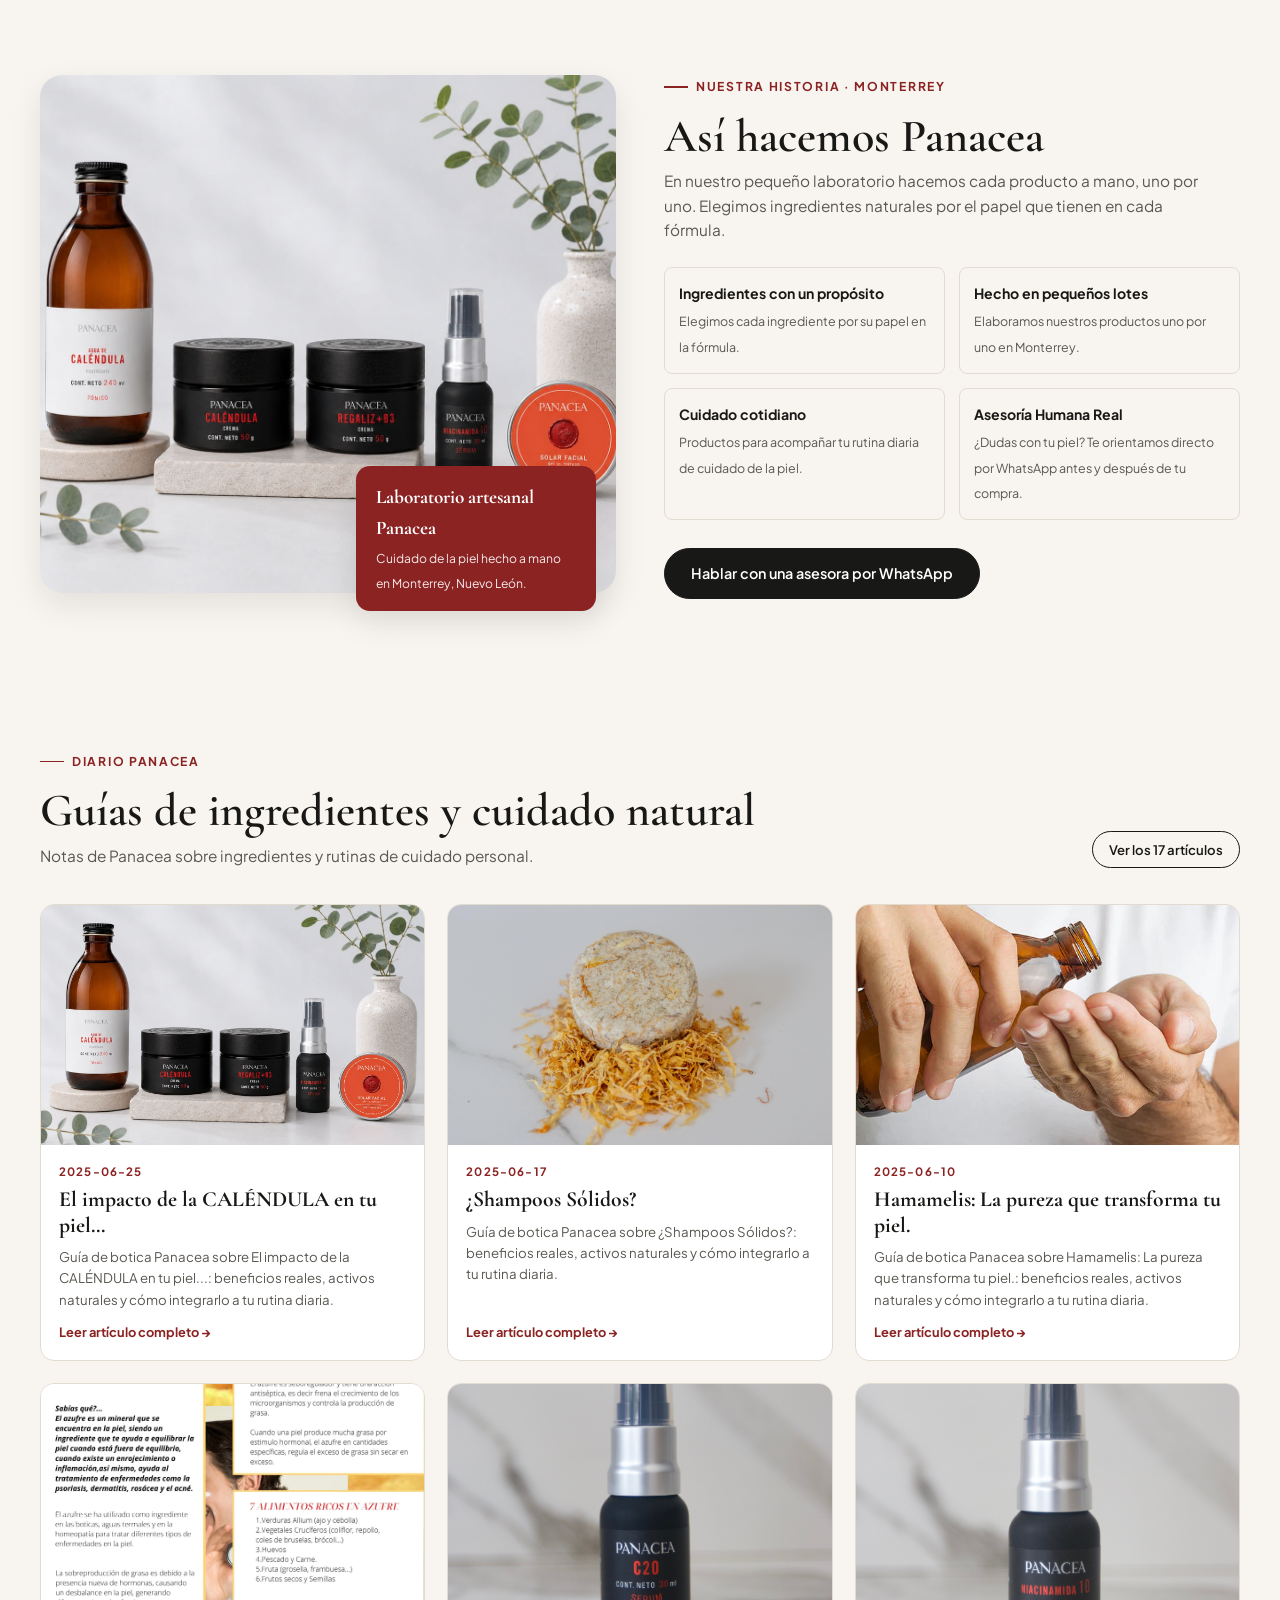
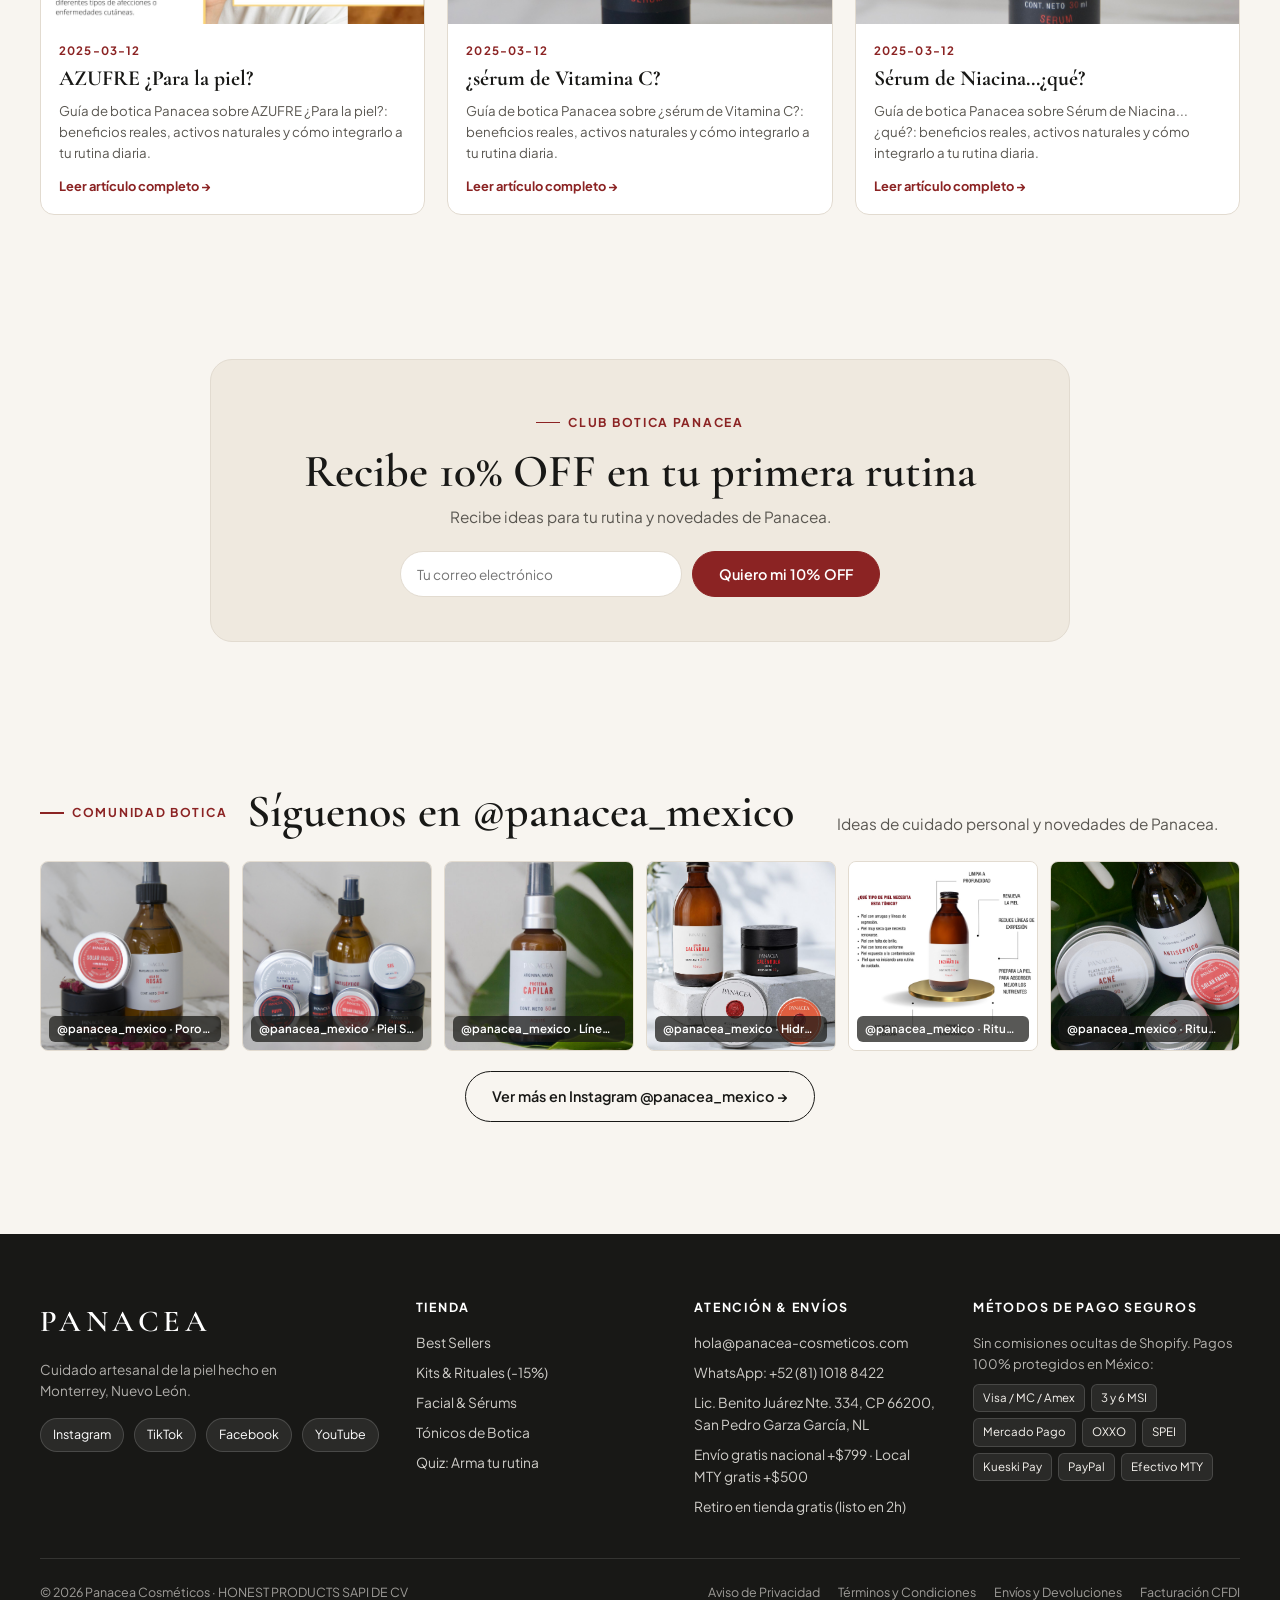
==== commit 92c029ea: "Revise Panacea demo with artisan skincare positioning" ====
--- a/index.html
+++ b/index.html
@@ -3,11 +3,11 @@
 <head>
   <meta charset="UTF-8" />
   <meta name="viewport" content="width=device-width, initial-scale=1.0" />
-  <title>Panacea Cosméticos | Skincare Natural y Botica Médica en México</title>
-  <meta name="description" content="Cosmética 100% natural formulada por médicos en Monterrey. Fórmulas botánicas y homeopáticas para acné, manchas, antiedad y piel sensible. Envío gratis a todo México desde $799 MXN." />
+  <title>Panacea Cosméticos | Cuidado artesanal de la piel</title>
+  <meta name="description" content="Panacea es un pequeño laboratorio de cuidado de la piel en Monterrey. Elaboramos cada producto a mano, en pequeños lotes, con ingredientes naturales elegidos con un propósito." />
   <meta property="og:type" content="website" />
-  <meta property="og:title" content="Panacea Cosméticos | Skincare Natural y Botica Médica" />
-  <meta property="og:description" content="Skincare 100% natural respaldado por medicina integrativa y herbolaria. Arma tu rutina personalizada con envíos a todo México." />
+  <meta property="og:title" content="Panacea Cosméticos | Cuidado artesanal de la piel" />
+  <meta property="og:description" content="Panacea es un pequeño laboratorio de cuidado de la piel en Monterrey. Elaboramos cada producto a mano, en pequeños lotes, con ingredientes naturales elegidos con un propósito." />
   <meta property="og:image" content="assets/img/WhatsApp_Image_2026-07-30_at_09-52-33_1-33d19a78.jpg" />
   <link rel="icon" type="image/png" href="assets/img/PANACEA_Logotipo-08-9e8a6e1d.png" />
   <link rel="canonical" href="https://panacea-cosmeticos.com/" />
@@ -30,7 +30,7 @@
     "@context": "https://schema.org",
     "@type": "Store",
     "name": "Panacea Cosméticos",
-    "description": "Skincare 100% natural formulado por médicos en Monterrey, México.",
+    "description": "Cuidado artesanal de la piel hecho a mano en pequeños lotes en Monterrey, México.",
     "url": "https://panacea-cosmeticos.com",
     "telephone": "+52-81-1018-8422",
     "email": "hola@panacea-cosmeticos.com",
@@ -59,7 +59,7 @@
       <button class="mobile-menu-btn" id="mobileMenuBtn" aria-label="Abrir menú">☰</button>
       <a href="#" class="brand">
         <span class="brand-wordmark">PANACEA</span>
-        <span class="brand-sub">Botica Médica · Cosmética 100% Natural</span>
+        <span class="brand-sub">Cuidado artesanal de la piel</span>
       </a>
 
       <nav class="main-nav" aria-label="Navegación principal">
@@ -83,7 +83,7 @@
       <a href="#catalogo">Tienda completa</a>
       <a href="#catalogo" data-quick-cat="kits">Kits &amp; Rituales (Ahorra 15%)</a>
       <a href="#quiz">Quiz: Arma tu rutina en 45 seg</a>
-      <a href="#historia">Respaldo Médico &amp; Historia</a>
+      <a href="#historia">Nuestra historia</a>
     </nav>
   </header>
 
@@ -92,10 +92,10 @@
     <section class="hero">
       <div class="container hero-grid">
         <div>
-          <span class="eyebrow">Botica Médica Mexicana · Desde 2017</span>
-          <h1>La <em>naturaleza</em> con respaldo médico para transformar tu piel.</h1>
+          <span class="eyebrow">Laboratorio artesanal · Monterrey</span>
+          <h1>Cuidado de la piel, <em>hecho a mano en pequeños lotes</em></h1>
           <p class="hero-lead">
-            Fórmulas 100% naturales que fusionan herbolaria, homeopatía y activos dermatológicos. Sin químicos agresivos, creadas en Monterrey por la <strong>Dra. Cristina Montfort</strong> y <strong>Marcela Garza</strong>.
+            Somos un pequeño laboratorio en Monterrey. Elaboramos nuestros productos uno por uno, con ingredientes naturales que elegimos con un propósito.
           </p>
           <div class="hero-ctas">
             <a href="#quiz" class="btn btn-primary">Arma tu rutina en 45 seg →</a>
@@ -103,12 +103,12 @@
           </div>
           <div class="hero-stats">
             <div class="stat-item">
-              <strong>+9 años</strong>
-              <span>formulando en clínica</span>
+              <strong>Hecho a mano</strong>
+              <span>uno por uno</span>
             </div>
             <div class="stat-item">
-              <strong>100%</strong>
-              <span>activos botánicos puros</span>
+              <strong>Pequeños lotes</strong>
+              <span>en Monterrey</span>
             </div>
             <div class="stat-item">
               <strong>3 y 6 MSI</strong>
@@ -125,8 +125,8 @@
             />
           </div>
           <div class="hero-floating-card">
-            <span class="fc-tag">✓ Respaldo Clínico Real</span>
-            <p>Menos productos, mejores ingredientes: cada fórmula nace para resolver necesidades reales de piel.</p>
+            <span class="fc-tag">Ingredientes elegidos con un propósito</span>
+            <p>Cada ingrediente cumple un papel en nuestra fórmula.</p>
           </div>
         </div>
       </div>
@@ -136,10 +136,10 @@
     <section class="trust-bar" aria-label="Beneficios Panacea">
       <div class="container trust-grid">
         <div class="trust-item">
-          <div class="trust-icon">🩺</div>
-          <div>
-            <strong>Formulado por Médicos</strong>
-            <span>Homeopatía + dermocosmética</span>
+          <div class="trust-icon" aria-hidden="true">🌿</div>
+          <div>
+            <strong>Elaboración artesanal</strong>
+            <span>Productos hechos a mano, uno por uno</span>
           </div>
         </div>
         <div class="trust-item">
@@ -171,7 +171,7 @@
       <div class="container">
         <div class="section-header">
           <div>
-            <span class="eyebrow">Encuentra tu tratamiento</span>
+            <span class="eyebrow">Encuentra tu rutina</span>
             <h2 class="section-title">Compra por necesidad de piel</h2>
             <p class="section-subtitle">Selecciona lo que tu piel necesita hoy y te mostramos las fórmulas botánicas ideales.</p>
           </div>
@@ -238,39 +238,39 @@
       </div>
     </section>
 
-    <!-- Historia y Autoridad Médica -->
+    <!-- Nuestra historia -->
     <section class="section" id="historia">
       <div class="container story-grid">
         <div class="story-media">
           <img
-            src="assets/img/img_0740-88e3bdef.jpg"
-            alt="Ritual botánico Panacea Cosméticos formulado en Monterrey"
+            src="assets/img/WhatsAppImage2026-07-30at09-54-30-0df06754.jpg"
+            alt="Colección de frascos y cremas de Panacea"
           />
           <div class="story-seal">
-            <strong>Dra. Cristina Montfort &amp; Marcela Garza</strong>
-            <span>Medicina integrativa, homeopatía y botica tradicional desde 2017 en Monterrey, NL.</span>
+            <strong>Laboratorio artesanal Panacea</strong>
+            <span>Cuidado de la piel hecho a mano en Monterrey, Nuevo León.</span>
           </div>
         </div>
 
         <div>
-          <span class="eyebrow">Nutrir a través de la piel · Pan = Todo, Ákos = Remedio</span>
-          <h2 class="section-title">La piel no es solo una barrera: es un puente.</h2>
+          <span class="eyebrow">Nuestra historia · Monterrey</span>
+          <h2 class="section-title">Así hacemos Panacea</h2>
           <p class="section-subtitle" style="margin-bottom: 18px;">
-            Inspirados en <strong>Panacea</strong> —diosa griega de la salud citada en el juramento hipocrático— creamos fórmulas que unen la sabiduría de la botica, la herbolaria y la homeopatía con la medicina moderna. Nacimos en 2017 en Monterrey desde la práctica clínica y el instinto protector de cuidar a nuestra familia sin químicos agresivos.
+            En nuestro pequeño laboratorio hacemos cada producto a mano, uno por uno. Elegimos ingredientes naturales por el papel que tienen en cada fórmula.
           </p>
 
           <div class="story-pillars">
             <div class="pillar-box">
-              <strong>Pilar 1 · Honestidad y Claridad</strong>
-              <span>Claridad total en cada nombre, ingrediente, función y resultado real en tu piel.</span>
+              <strong>Ingredientes con un propósito</strong>
+              <span>Elegimos cada ingrediente por su papel en la fórmula.</span>
             </div>
             <div class="pillar-box">
-              <strong>Pilar 2 · Instinto Protector</strong>
-              <span>Fórmulas tan limpias y respetuosas que cuidan desde bebés y pieles atópicas hasta piel madura.</span>
+              <strong>Hecho en pequeños lotes</strong>
+              <span>Elaboramos nuestros productos uno por uno en Monterrey.</span>
             </div>
             <div class="pillar-box">
-              <strong>Alquimia Consciente</strong>
-              <span>Activos concentrados (melatonina tópica, vitamina C, niacinamida, caléndula y azufre) en vidrio ámbar.</span>
+              <strong>Cuidado cotidiano</strong>
+              <span>Productos para acompañar tu rutina diaria de cuidado de la piel.</span>
             </div>
             <div class="pillar-box">
               <strong>Asesoría Humana Real</strong>
@@ -290,27 +290,14 @@
       </div>
     </section>
 
-    <!-- Reseñas Verificadas -->
-    <section class="section section-alt">
-      <div class="container">
-        <div class="section-header centered">
-          <span class="eyebrow">Prueba Social Real</span>
-          <h2 class="section-title">Resultados que se sienten en la piel</h2>
-          <p class="section-subtitle">4.9 / 5 promedio en clientas de Monterrey, CDMX, Guadalajara y todo México.</p>
-        </div>
-
-        <div class="reviews-grid" id="reviewsGrid"></div>
-      </div>
-    </section>
-
     <!-- Diario de Botica (17 artículos reales migrados desde Shopify) -->
     <section class="section" id="diario">
       <div class="container">
         <div class="section-header">
           <div>
-            <span class="eyebrow">Diario de Botica · SEO Preservado</span>
+            <span class="eyebrow">Diario Panacea</span>
             <h2 class="section-title">Guías de ingredientes y cuidado natural</h2>
-            <p class="section-subtitle">Todos los artículos educativos de Panacea migrados íntegramente para mantener y multiplicar tu posicionamiento en Google.</p>
+            <p class="section-subtitle">Notas de Panacea sobre ingredientes y rutinas de cuidado personal.</p>
           </div>
           <button class="btn btn-outline btn-sm" id="toggleAllArticlesBtn">Ver todos los artículos</button>
         </div>
@@ -325,7 +312,7 @@
           <span class="eyebrow">Club Botica Panacea</span>
           <h2 class="section-title">Recibe 10% OFF en tu primera rutina</h2>
           <p class="section-subtitle" style="margin: 8px auto 0;">
-            Guías de skincare natural de la Dra. Montfort, lanzamientos exclusivos y acceso anticipado a kits.
+            Recibe ideas para tu rutina y novedades de Panacea.
           </p>
           <form class="newsletter-form" id="newsletterForm">
             <input type="email" required class="input-clean" placeholder="Tu correo electrónico" aria-label="Correo electrónico" />
@@ -342,7 +329,7 @@
           <span class="eyebrow">Comunidad Botica</span>
           <h2 class="section-title">Síguenos en @panacea_mexico</h2>
           <p class="section-subtitle" style="margin:6px auto 0;">
-            Rutinas reales, ingredientes botánicos y resultados de nuestra comunidad en México.
+            Ideas de cuidado personal y novedades de Panacea.
           </p>
         </div>
         <div class="insta-grid" id="instaGrid"></div>
@@ -362,7 +349,7 @@
         <div class="footer-brand">
           <div class="brand-wordmark">PANACEA</div>
           <p>
-            Cosmética 100% natural e inspirada en la homeopatía. Hecho con rigor médico y botánica real en Monterrey, Nuevo León.
+            Cuidado artesanal de la piel hecho en Monterrey, Nuevo León.
           </p>
           <div class="social-row">
             <a class="social-pill" href="https://www.instagram.com/panacea_mexico" target="_blank" rel="noopener">Instagram</a>
@@ -461,7 +448,7 @@
   <!-- Notificación Toast -->
   <div class="toast" id="toast"></div>
 
-  <script src="data.js"></script>
-  <script src="app.js"></script>
+  <script src="data.js?v=artesanal"></script>
+  <script src="app.js?v=artesanal"></script>
 </body>
 </html>
--- a/styles.css
+++ b/styles.css
@@ -1,5 +1,5 @@
 /* ==========================================================================
-   PANACEA COSMÉTICOS — Sistema de Diseño Editorial "Botica Médica Mexicana"
+   PANACEA COSMÉTICOS — Sistema de Diseño Editorial "Cuidado Artesanal de la Piel"
    100% propio, móvil-first, sin dependencias de Shopify ni CSS bloat.
    ========================================================================== */
 
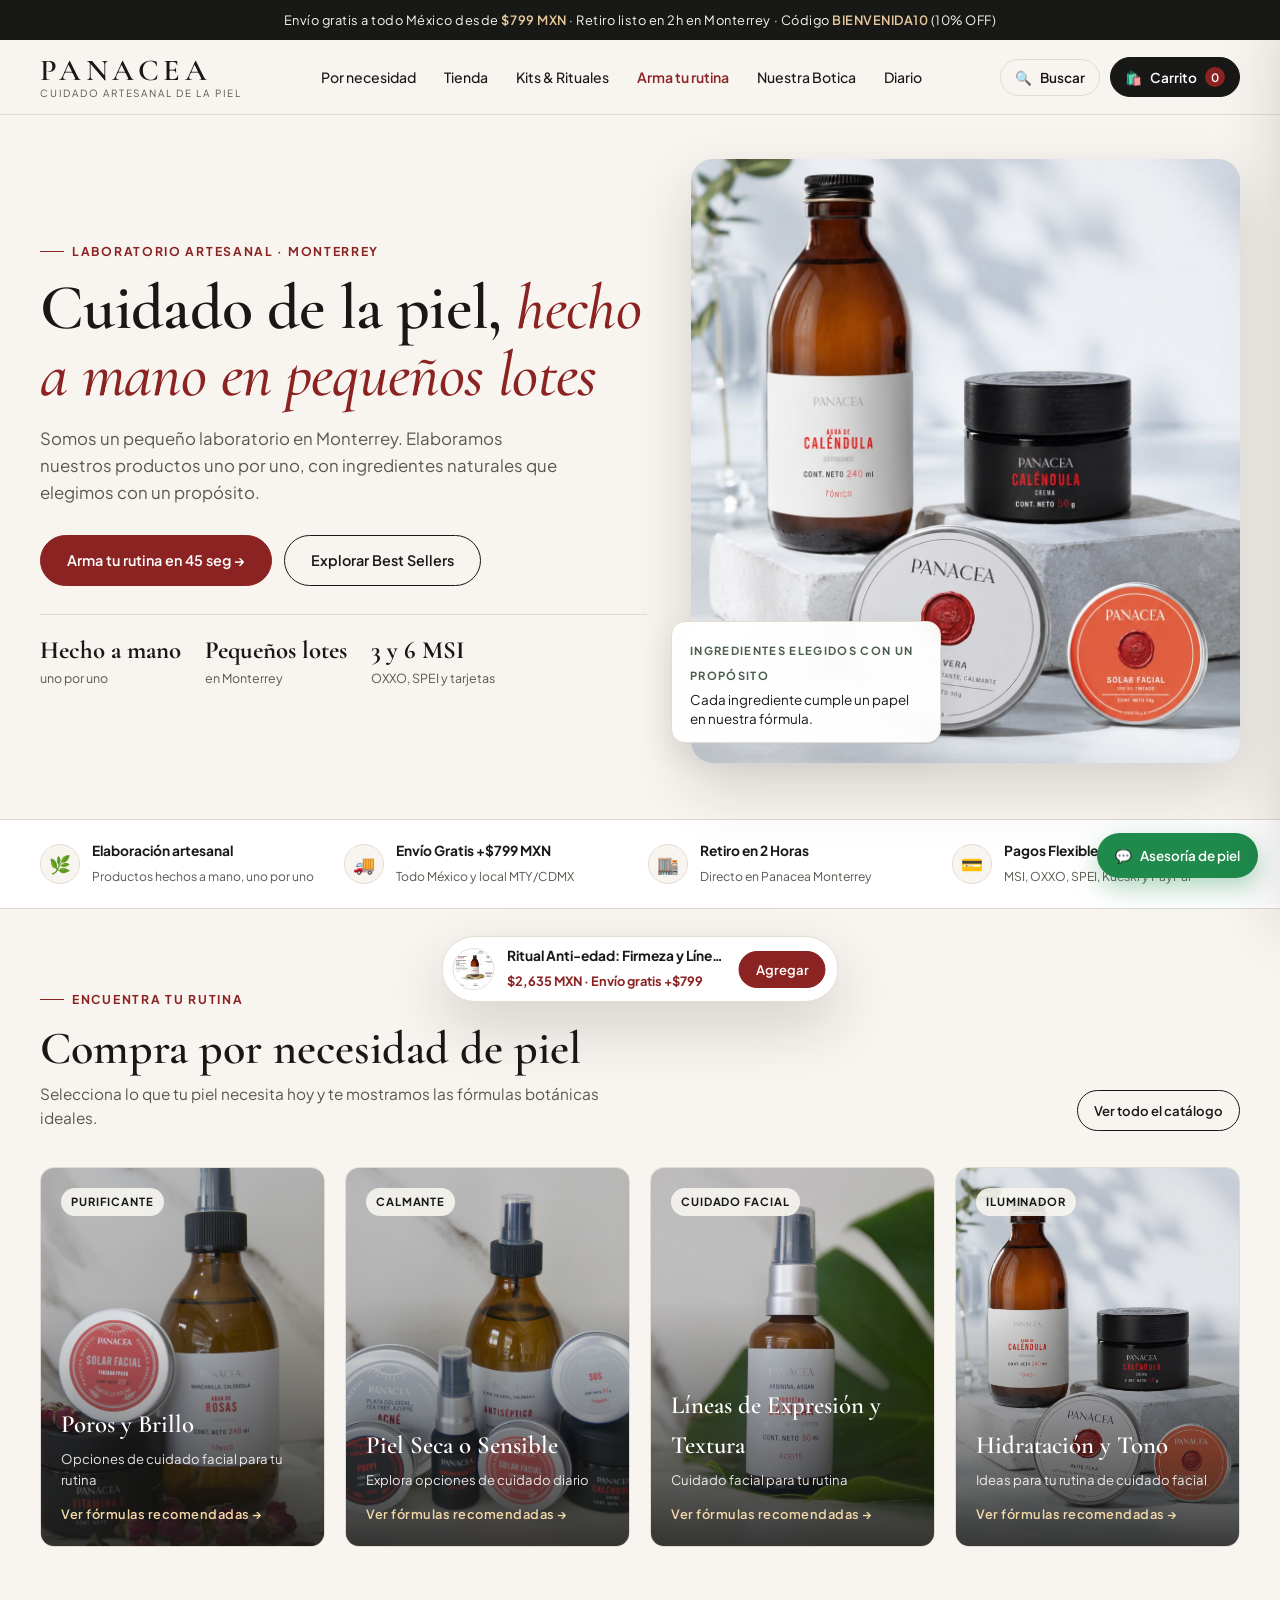
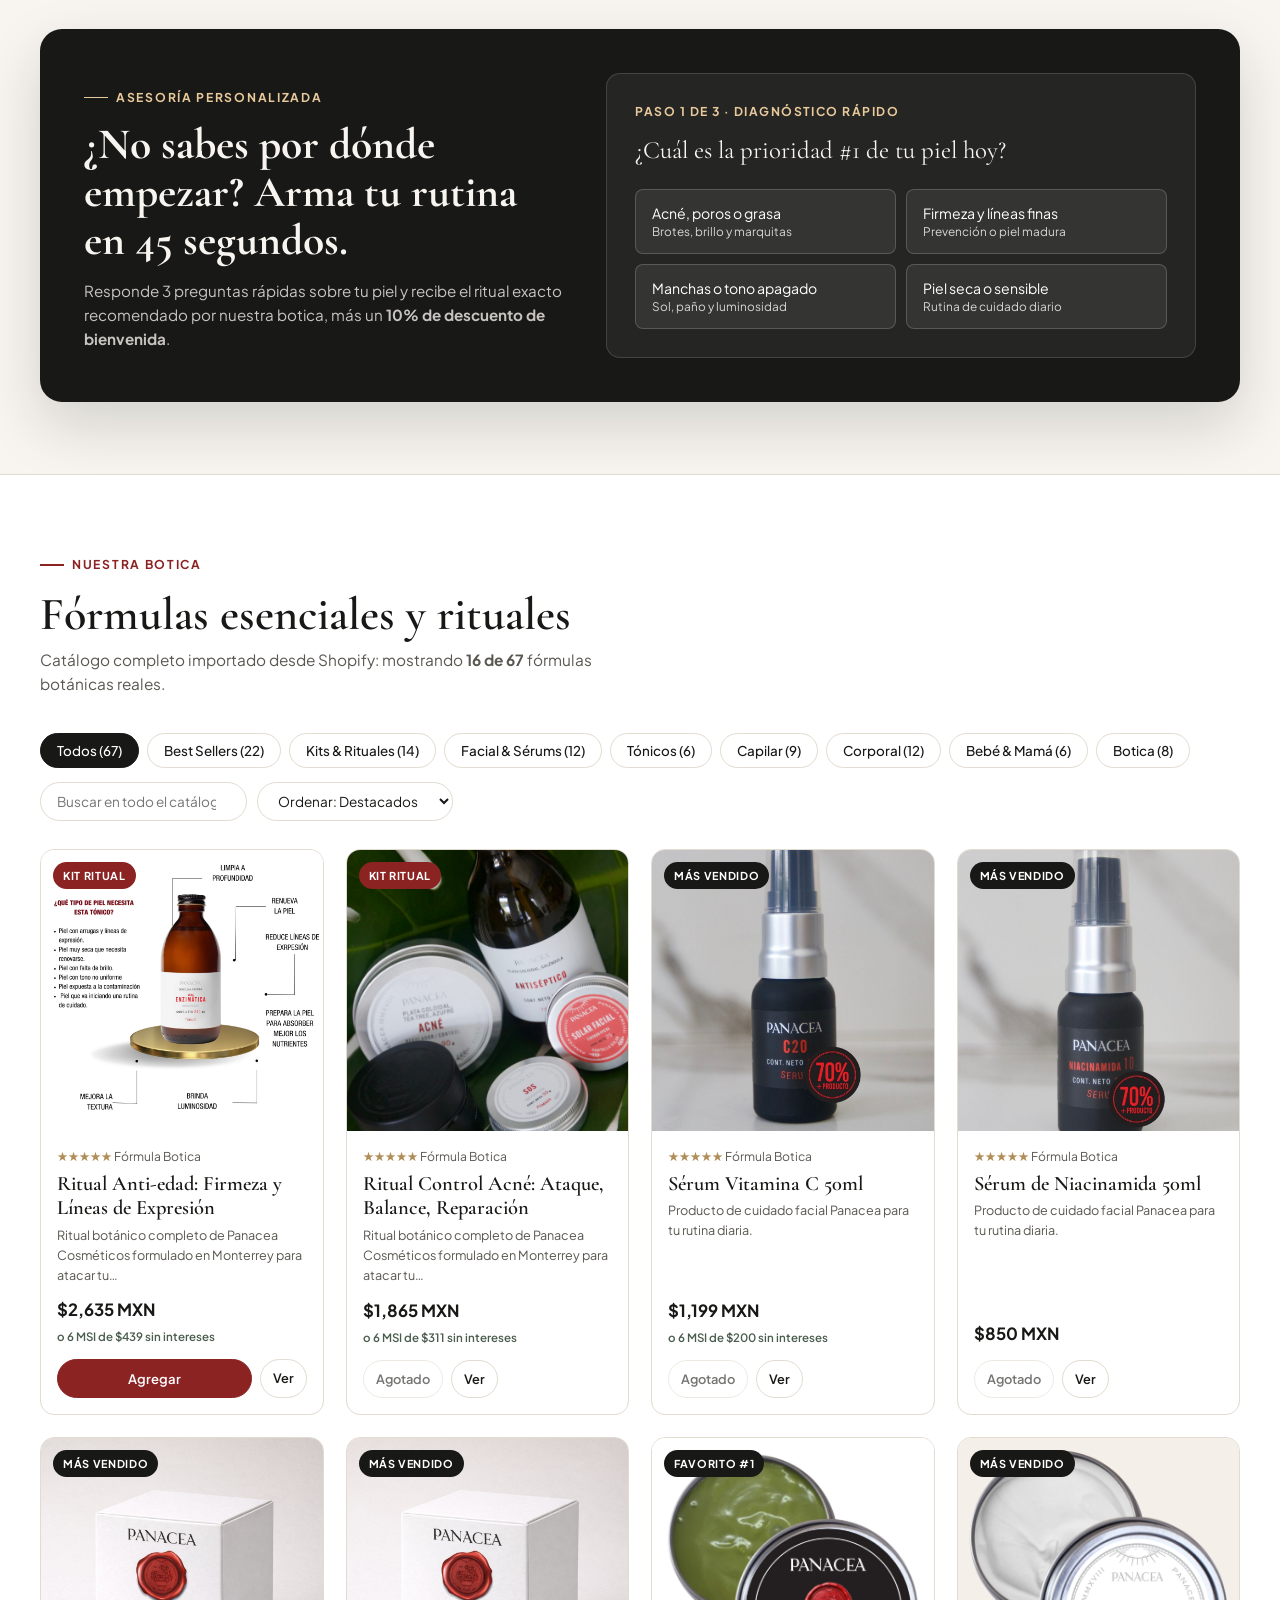
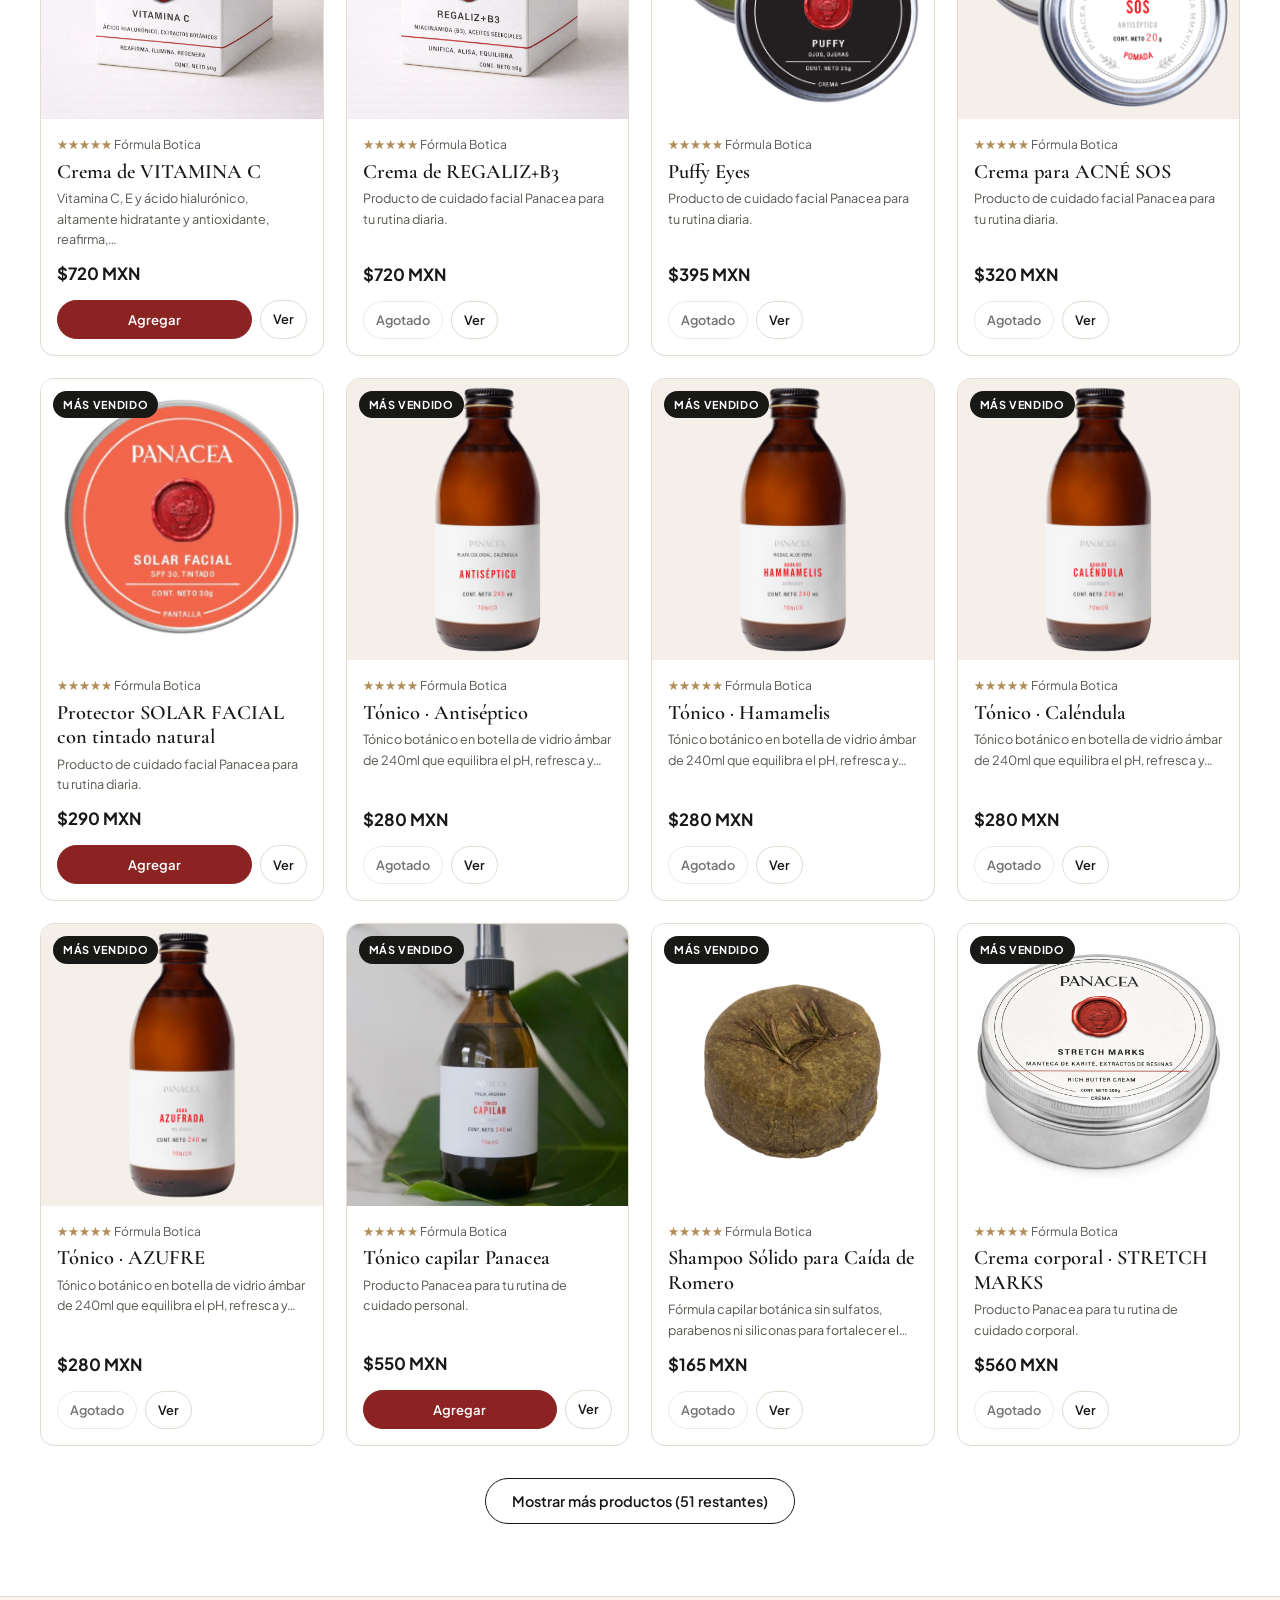
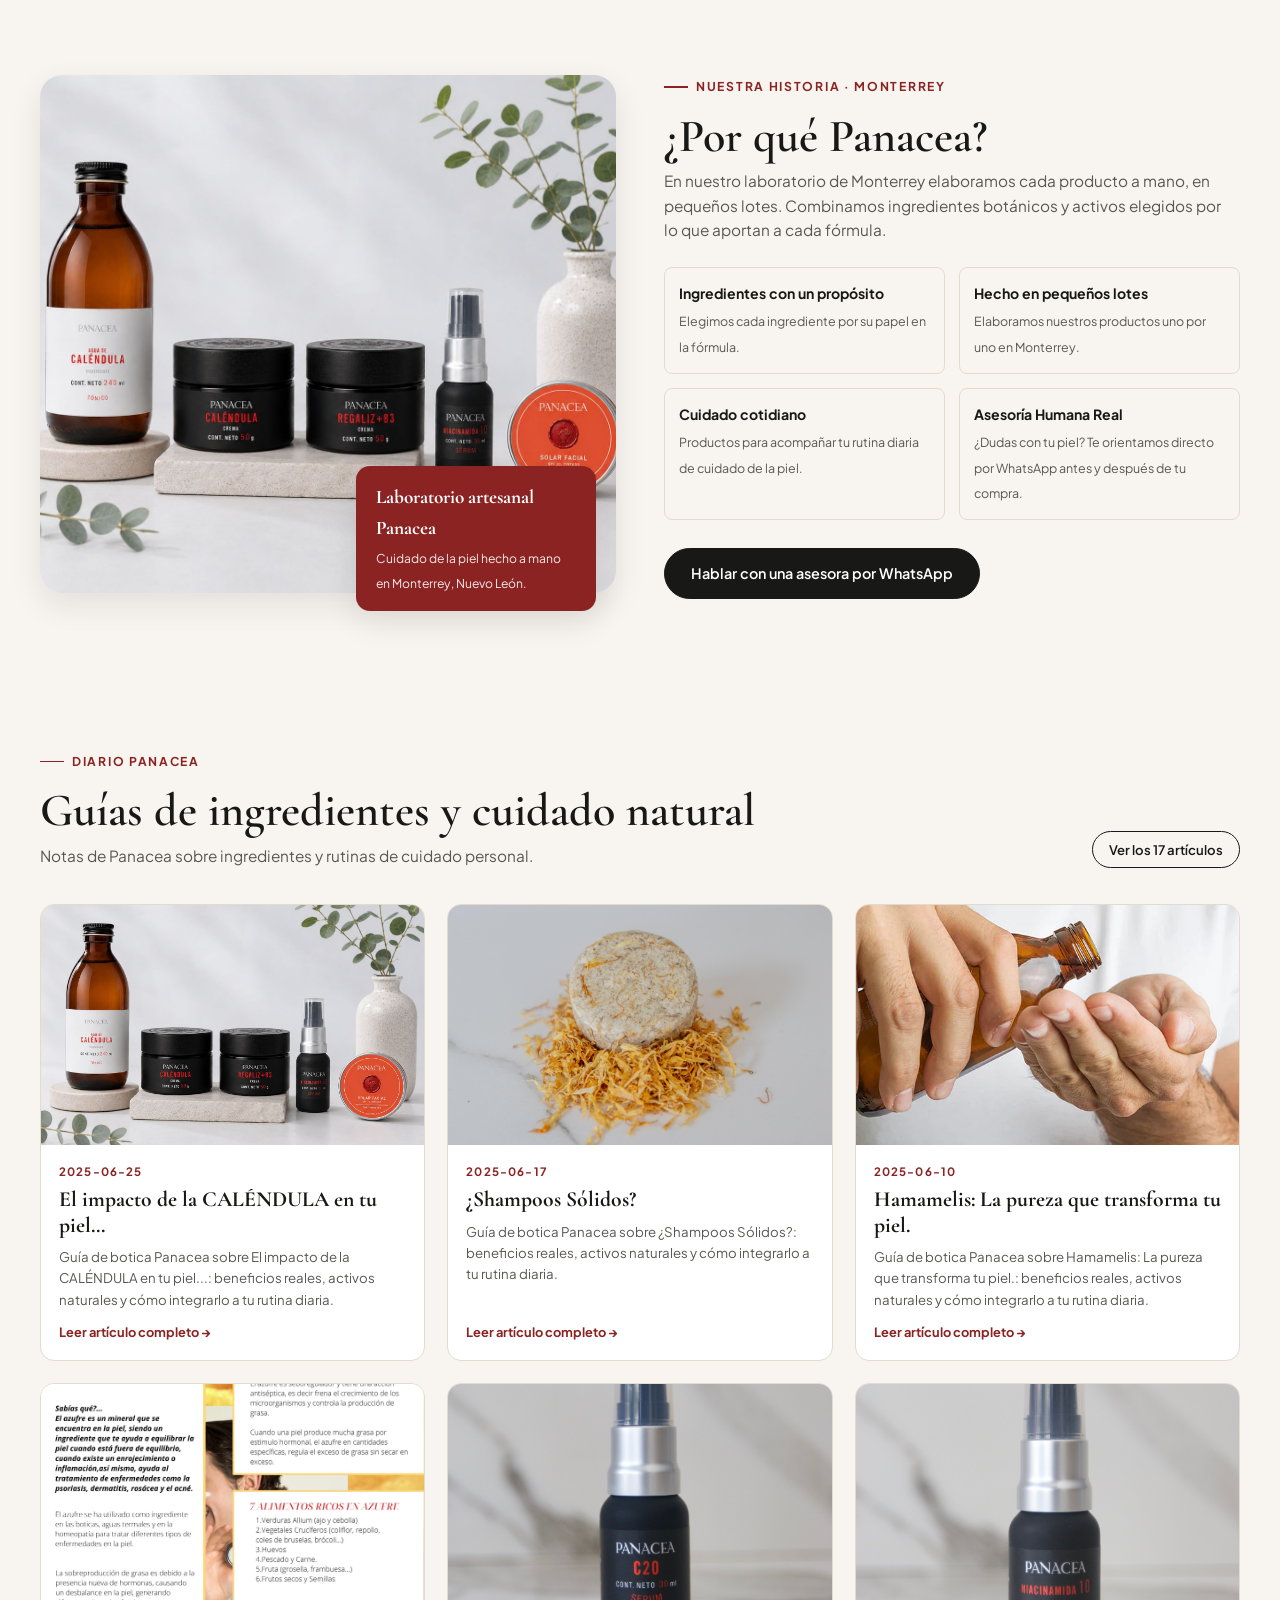
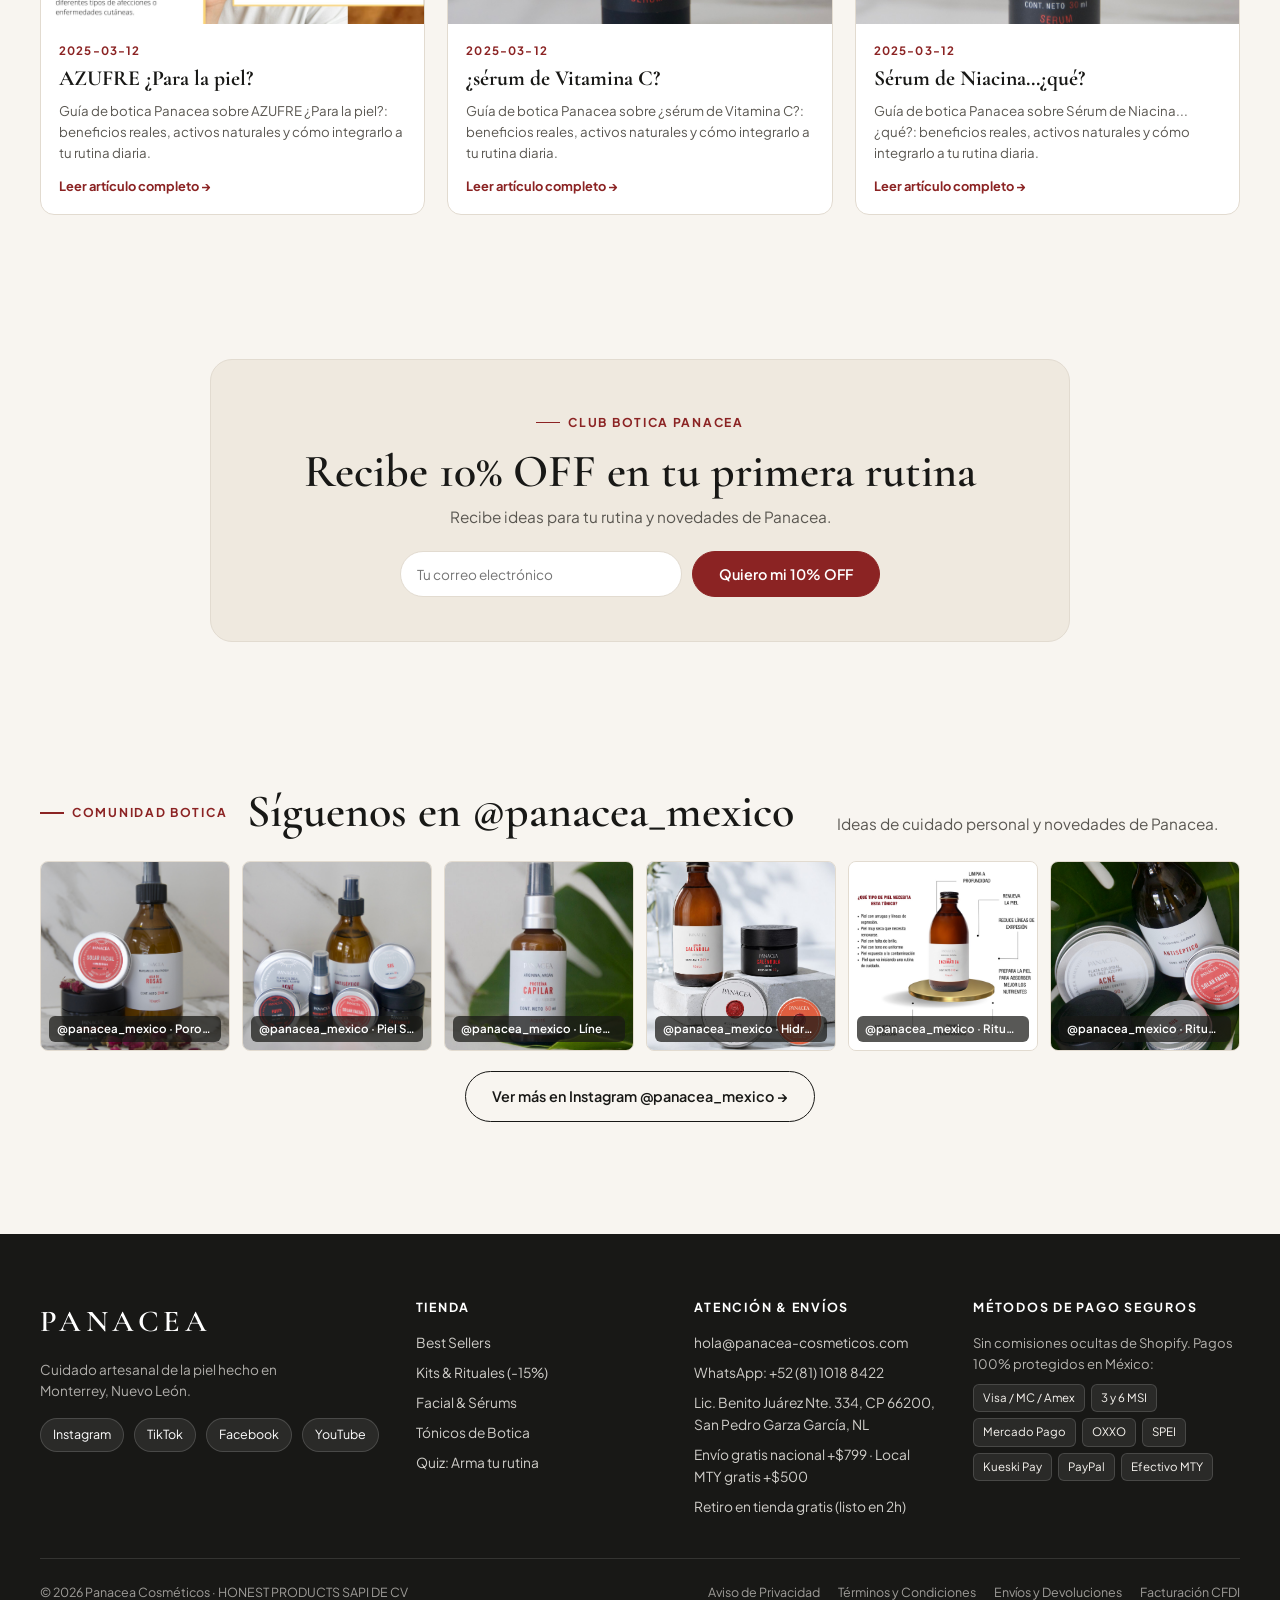
==== commit 14b4445f: "Actualizar sección ¿Por qué Panacea? del demo" ====
--- a/index.html
+++ b/index.html
@@ -254,9 +254,9 @@
 
         <div>
           <span class="eyebrow">Nuestra historia · Monterrey</span>
-          <h2 class="section-title">Así hacemos Panacea</h2>
+          <h2 class="section-title">¿Por qué Panacea?</h2>
           <p class="section-subtitle" style="margin-bottom: 18px;">
-            En nuestro pequeño laboratorio hacemos cada producto a mano, uno por uno. Elegimos ingredientes naturales por el papel que tienen en cada fórmula.
+            En nuestro laboratorio de Monterrey elaboramos cada producto a mano, en pequeños lotes. Combinamos ingredientes botánicos y activos elegidos por lo que aportan a cada fórmula.
           </p>
 
           <div class="story-pillars">
